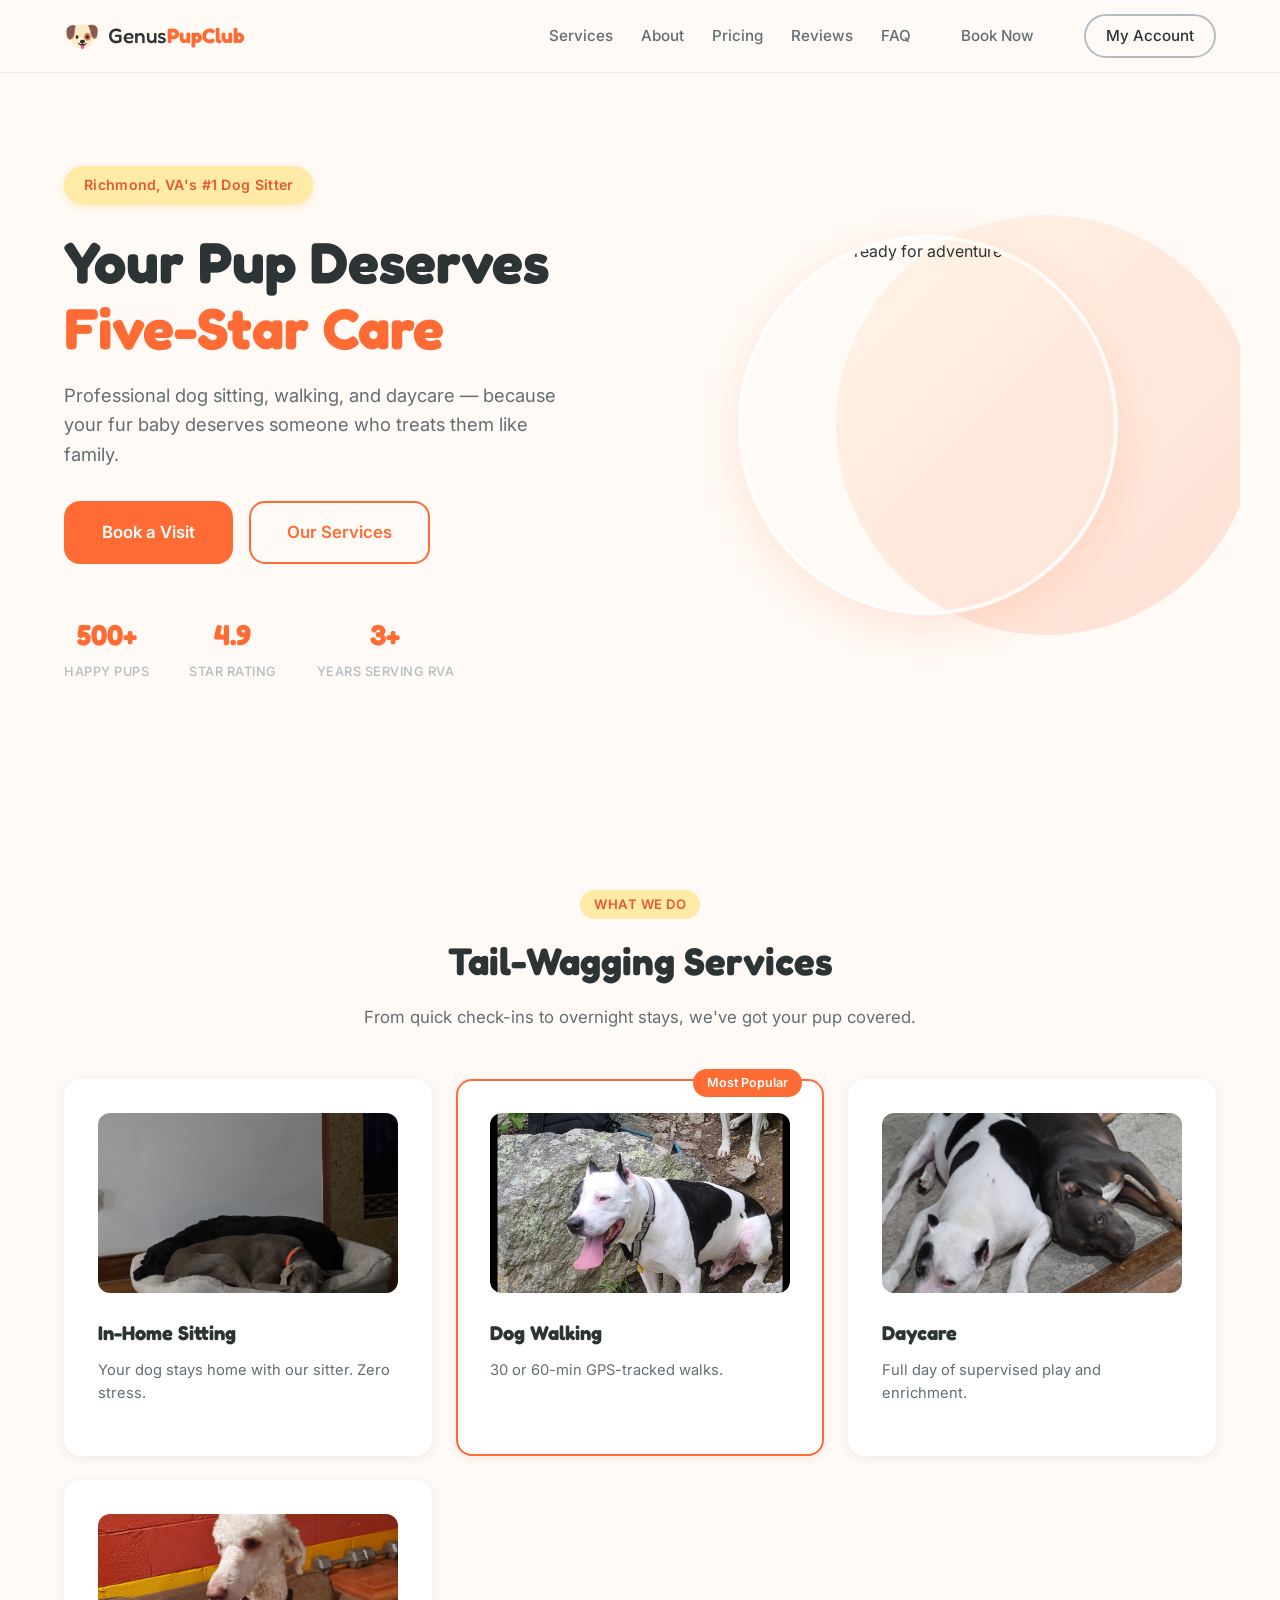
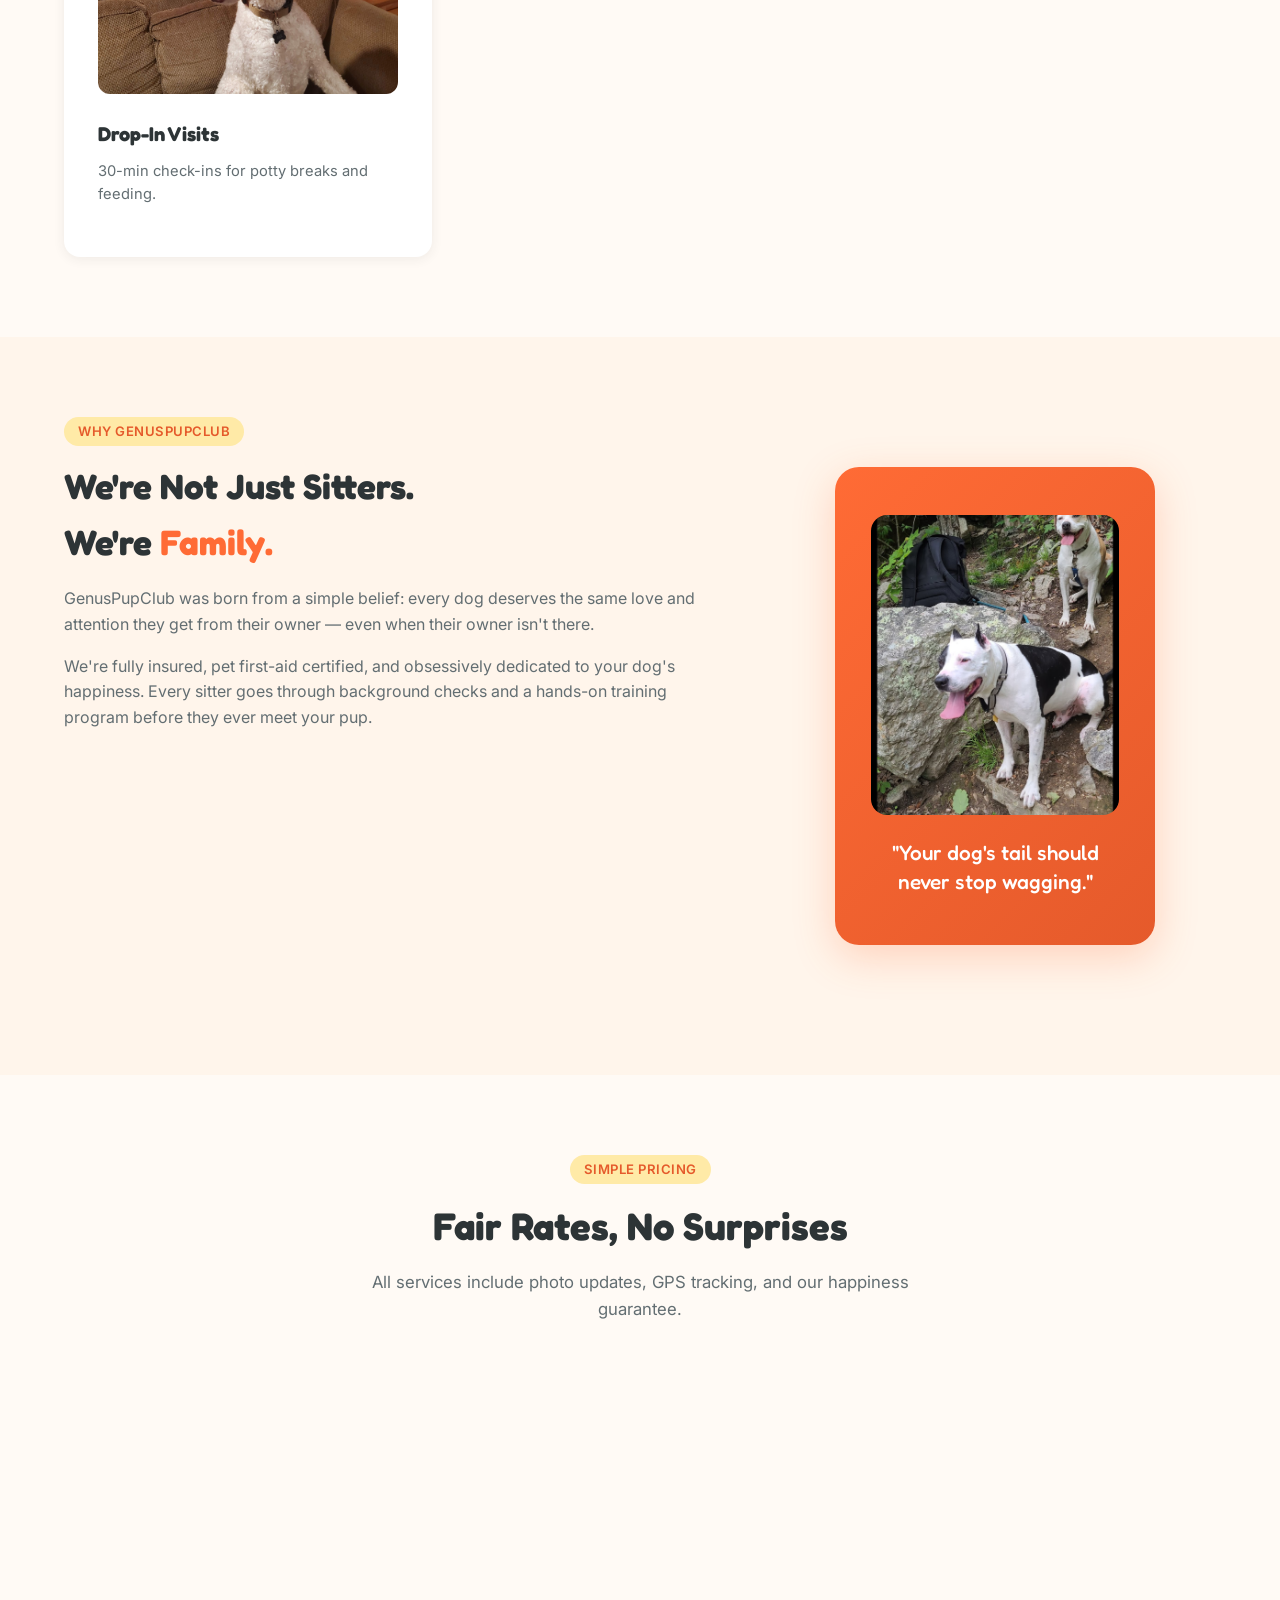
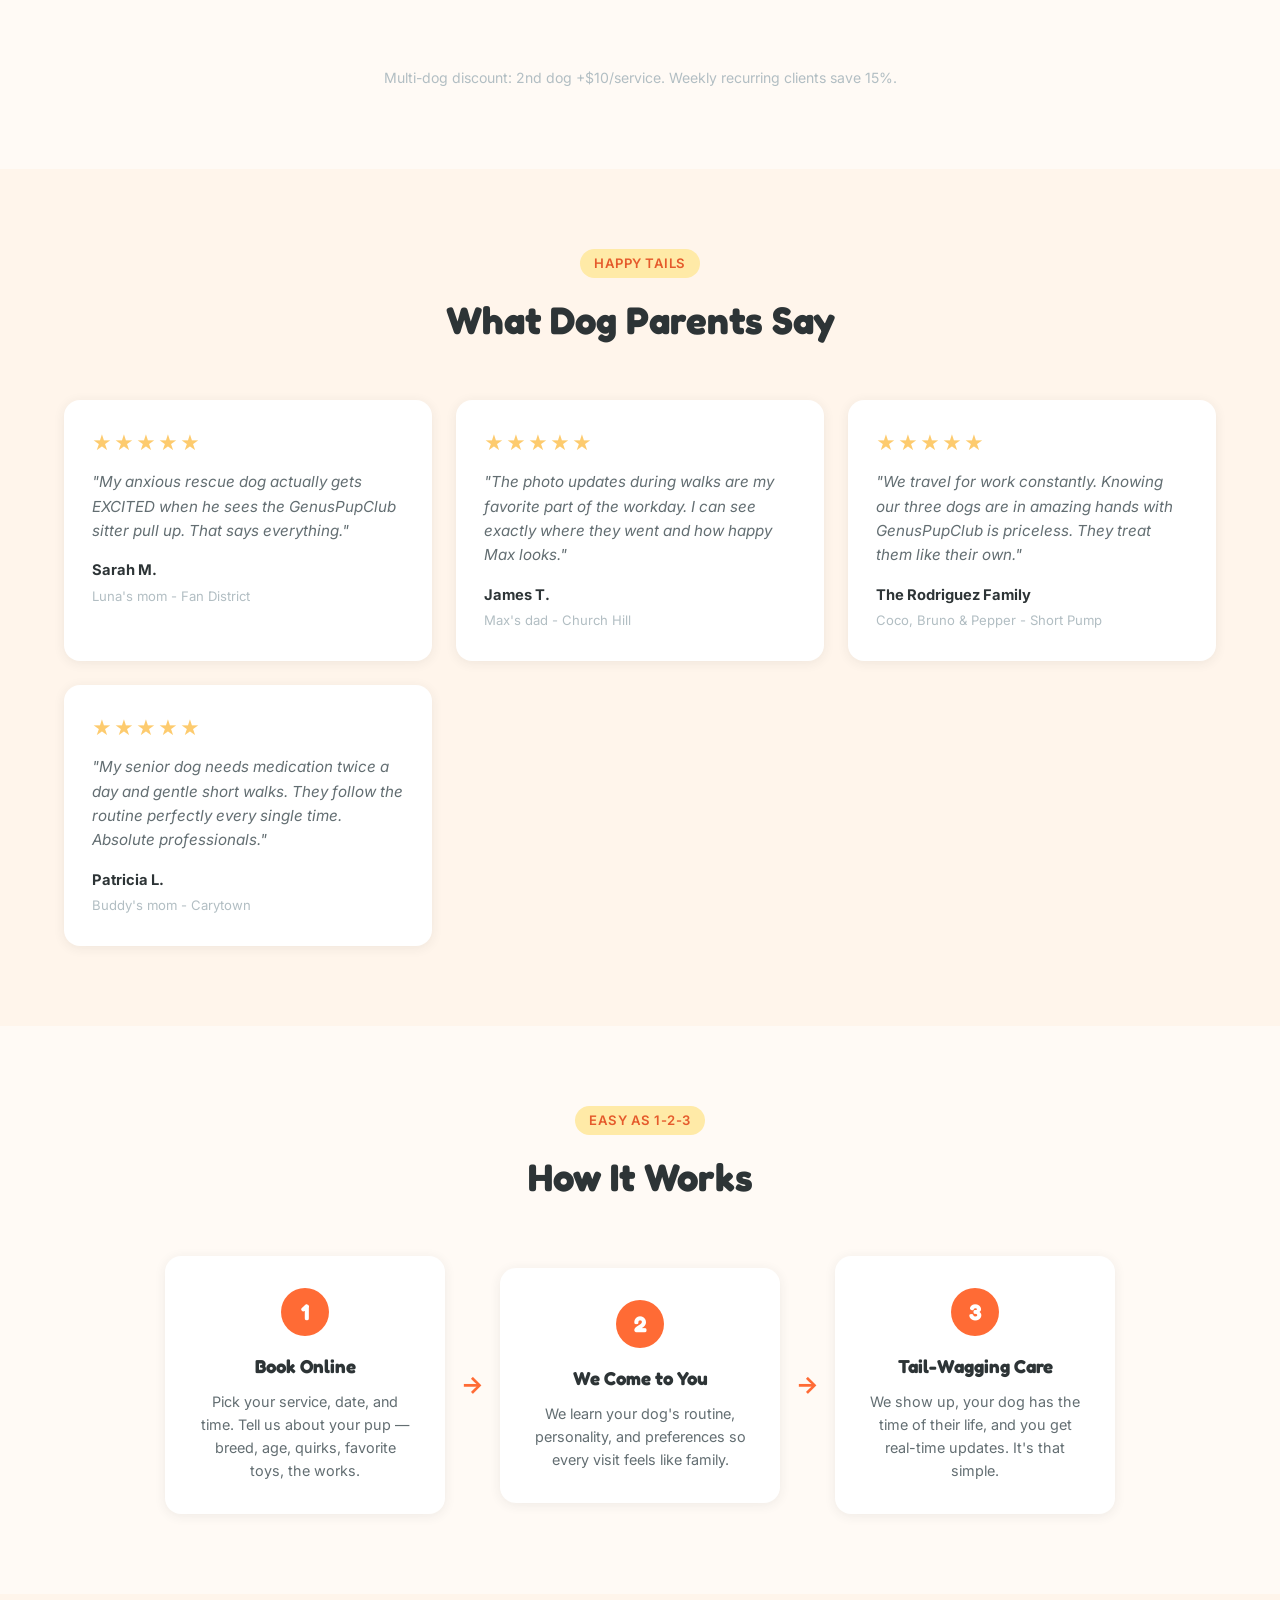
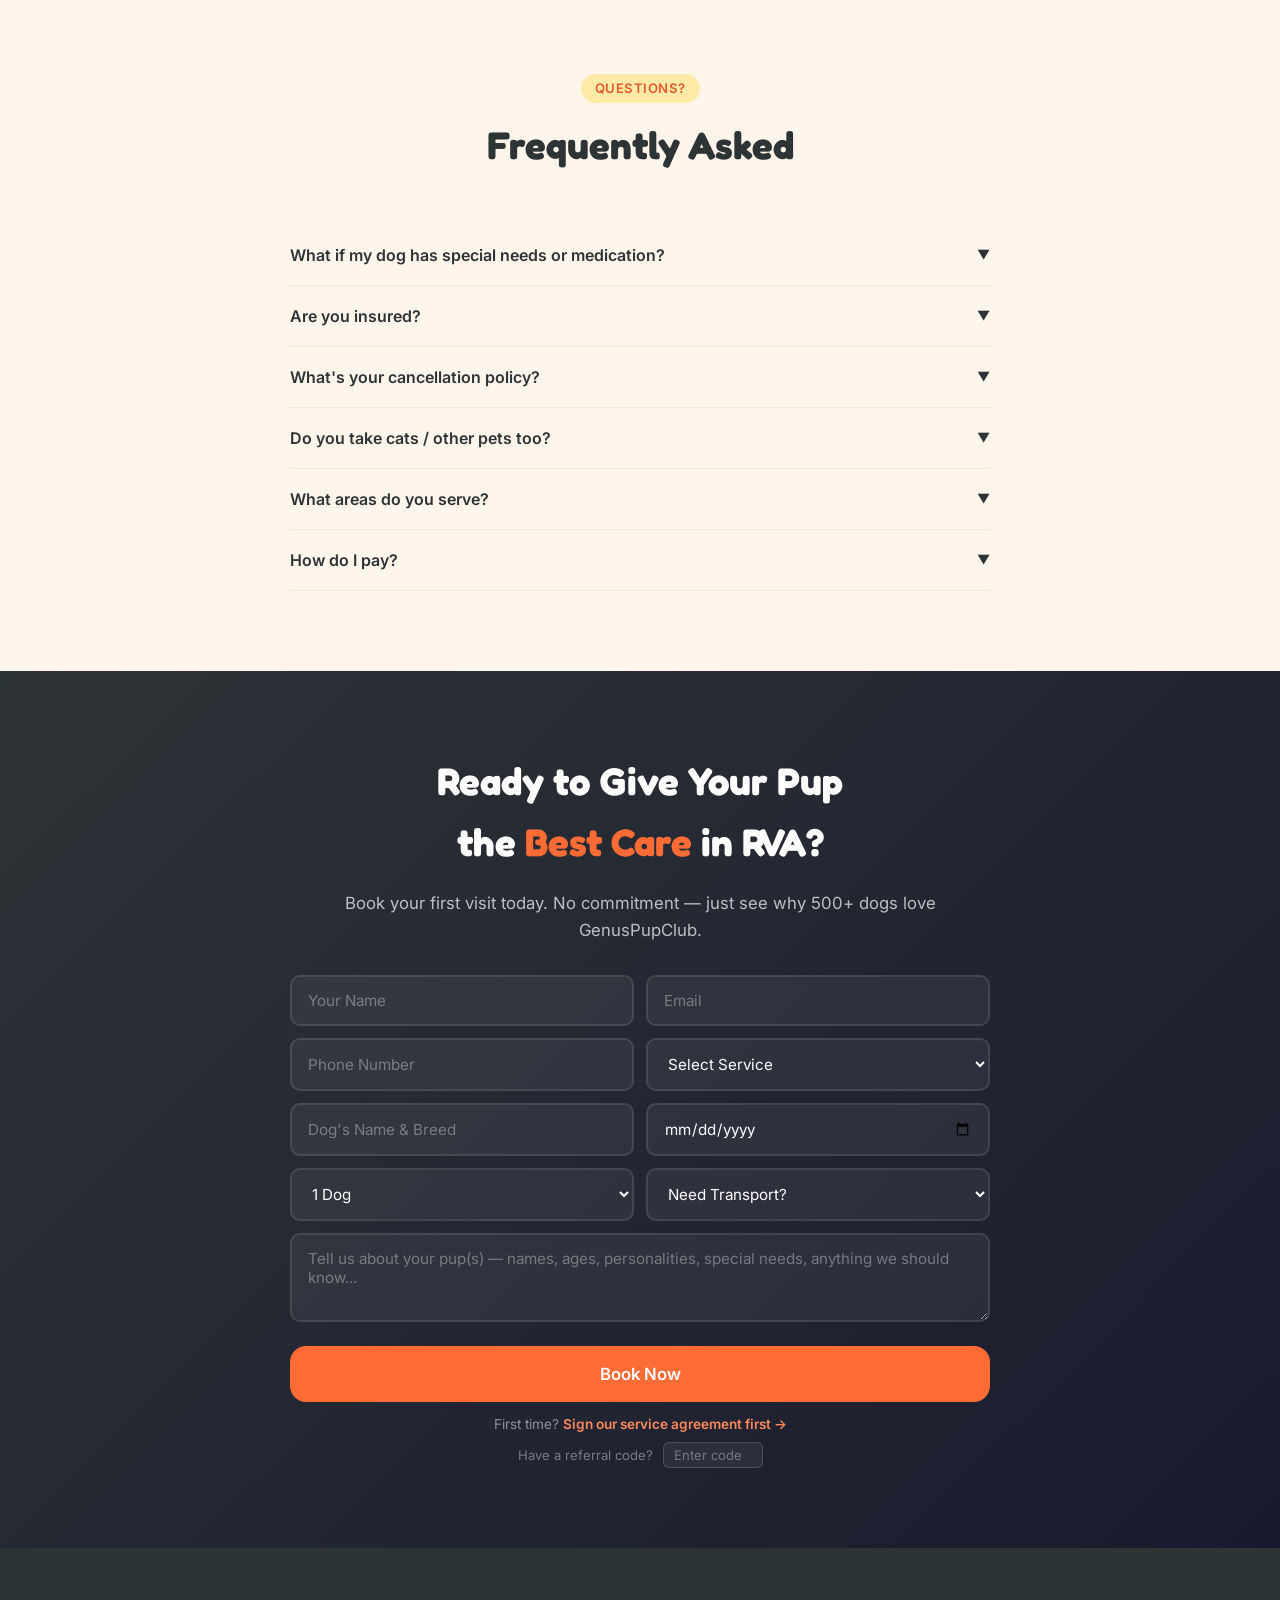
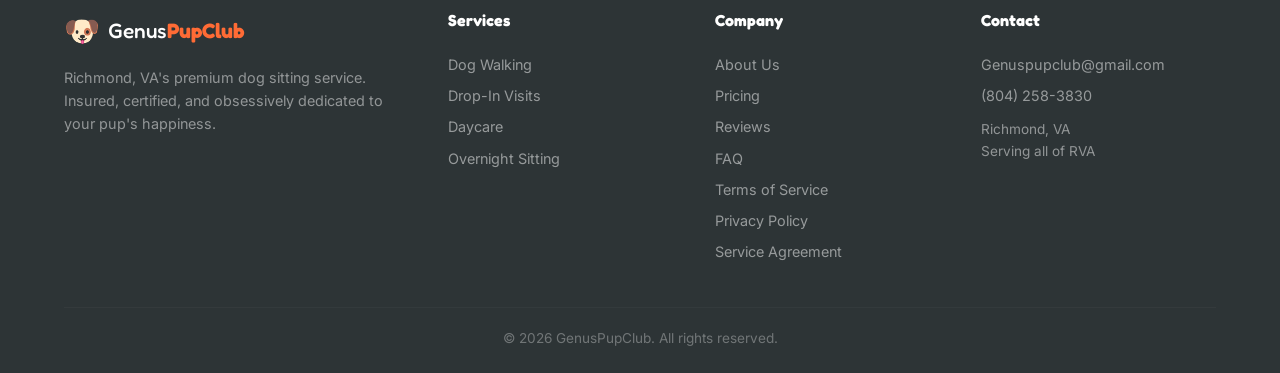
==== index.html @ 08f54200 "feat: Supabase cloud sync, EmailJS emails, full admin account management - Supabase integration: all" ====
<!DOCTYPE html>
<html lang="en">
<head>
    <meta charset="UTF-8">
    <meta name="viewport" content="width=device-width, initial-scale=1.0">
    <title>GenusPupClub - Premium Dog Sitting & Care</title>
    <link rel="preconnect" href="https://fonts.googleapis.com">
    <link rel="preconnect" href="https://fonts.gstatic.com" crossorigin>
    <link href="https://fonts.googleapis.com/css2?family=Fredoka:wght@400;500;600;700&family=Inter:wght@400;500;600;700&display=swap" rel="stylesheet">
    <link rel="stylesheet" href="style.css">
</head>
<body>

    <!-- NAV -->
    <nav class="nav" id="nav">
        <div class="nav-inner">
            <a href="#" class="logo">
                <span class="logo-icon">🐶</span>
                <span class="logo-text">Genus<strong>PupClub</strong></span>
            </a>
            <div class="nav-links" id="navLinks">
                <a href="#services">Services</a>
                <a href="#about">About</a>
                <a href="#pricing">Pricing</a>
                <a href="#reviews">Reviews</a>
                <a href="#faq">FAQ</a>
                <a href="#book" class="btn btn-nav">Book Now</a>
                <a href="login.html" class="btn btn-nav" style="background:transparent;border-color:var(--text-muted);color:var(--text)">My Account</a>
            </div>
            <button class="nav-toggle" id="navToggle" aria-label="Menu">☰</button>
        </div>
    </nav>

    <!-- HERO -->
    <header class="hero" id="hero">
        <div class="hero-content">
            <div class="hero-badge" id="cmsBadge">Richmond, VA's #1 Dog Sitter</div>
            <h1 id="cmsHeroH1">Your Pup Deserves<br><span class="highlight" id="cmsHeroHL">Five-Star Care</span></h1>
            <p class="hero-sub" id="cmsHeroSub">Professional dog sitting, walking, and daycare — because your fur baby deserves someone who treats them like family.</p>
            <div class="hero-actions">
                <a href="#book" class="btn btn-primary btn-lg">Book a Visit</a>
                <a href="#services" class="btn btn-outline btn-lg">Our Services</a>
            </div>
            <div class="hero-trust">
                <div class="trust-item"><strong id="cmsStat1">500+</strong><span id="cmsLabel1">Happy Pups</span></div>
                <div class="trust-item"><strong id="cmsStat2">4.9</strong><span id="cmsLabel2">Star Rating</span></div>
                <div class="trust-item"><strong id="cmsStat3">3+</strong><span id="cmsLabel3">Years Serving RVA</span></div>
            </div>
        </div>
        <div class="hero-visual">
            <div class="hero-blob"></div>
            <img src="images/dogs-car.jpg" alt="Happy dogs ready for adventure" class="hero-dog-img" loading="lazy" id="cmsHeroImg">
        </div>
    </header>

    <!-- SERVICES -->
    <section class="section" id="services">
        <div class="container">
            <div class="section-header">
                <span class="section-tag">What We Do</span>
                <h2 id="cmsSvcTitle">Tail-Wagging Services</h2>
                <p id="cmsSvcSub">From quick check-ins to overnight stays, we've got your pup covered.</p>
            </div>
            <!-- Dynamic — controlled from Dashboard > Settings > Services -->
            <div class="services-grid" id="servicesGrid"></div>
        </div>
    </section>

    <!-- ABOUT -->
    <section class="section section-alt" id="about">
        <div class="container">
            <div class="about-grid">
                <div class="about-content">
                    <span class="section-tag">Why GenusPupClub</span>
                    <h2 id="cmsAboutTitle">We're Not Just Sitters.<br>We're <span class="highlight" id="cmsAboutHL">Family.</span></h2>
                    <p>GenusPupClub was born from a simple belief: every dog deserves the same love and attention they get from their owner — even when their owner isn't there.</p>
                    <p>We're fully insured, pet first-aid certified, and obsessively dedicated to your dog's happiness. Every sitter goes through background checks and a hands-on training program before they ever meet your pup.</p>
                    <div class="about-features">
                        <div class="about-feature">
                            <div class="feature-check">✓</div>
                            <div>
                                <strong>Insured & Bonded</strong>
                                <p>Full liability coverage for your peace of mind</p>
                            </div>
                        </div>
                        <div class="about-feature">
                            <div class="feature-check">✓</div>
                            <div>
                                <strong>Pet First-Aid Certified</strong>
                                <p>Trained to handle emergencies calmly</p>
                            </div>
                        </div>
                        <div class="about-feature">
                            <div class="feature-check">✓</div>
                            <div>
                                <strong>Background Checked</strong>
                                <p>Every sitter vetted and verified</p>
                            </div>
                        </div>
                        <div class="about-feature">
                            <div class="feature-check">✓</div>
                            <div>
                                <strong>Real-Time Updates</strong>
                                <p>Photos, videos, and GPS tracking every visit</p>
                            </div>
                        </div>
                    </div>
                </div>
                <div class="about-visual">
                    <div class="about-card">
                        <img src="images/dogs-hiking.jpg" alt="Dogs on an adventure" style="width:100%;border-radius:16px;margin-bottom:16px;object-fit:cover;max-height:300px" loading="lazy">
                        <p>"Your dog's tail should never stop wagging."</p>
                    </div>
                </div>
            </div>
        </div>
    </section>

    <!-- PRICING -->
    <section class="section" id="pricing">
        <div class="container">
            <div class="section-header">
                <span class="section-tag">Simple Pricing</span>
                <h2>Fair Rates, No Surprises</h2>
                <p>All services include photo updates, GPS tracking, and our happiness guarantee.</p>
            </div>
            <!-- Dynamic pricing — reads from dashboard localStorage -->
            <div class="pricing-grid" id="pricingGrid"></div>
            <div id="pricingNote"></div>

            <!-- Packages -->
            <div id="packagesSection"></div>
        </div>
    </section>

    <!-- REVIEWS -->
    <section class="section section-alt" id="reviews">
        <div class="container">
            <div class="section-header">
                <span class="section-tag">Happy Tails</span>
                <h2>What Dog Parents Say</h2>
            </div>
            <div class="reviews-grid">
                <div class="review-card">
                    <div class="review-stars">★★★★★</div>
                    <p>"My anxious rescue dog actually gets EXCITED when he sees the GenusPupClub sitter pull up. That says everything."</p>
                    <div class="reviewer">
                        <strong>Sarah M.</strong>
                        <span>Luna's mom - Fan District</span>
                    </div>
                </div>
                <div class="review-card">
                    <div class="review-stars">★★★★★</div>
                    <p>"The photo updates during walks are my favorite part of the workday. I can see exactly where they went and how happy Max looks."</p>
                    <div class="reviewer">
                        <strong>James T.</strong>
                        <span>Max's dad - Church Hill</span>
                    </div>
                </div>
                <div class="review-card">
                    <div class="review-stars">★★★★★</div>
                    <p>"We travel for work constantly. Knowing our three dogs are in amazing hands with GenusPupClub is priceless. They treat them like their own."</p>
                    <div class="reviewer">
                        <strong>The Rodriguez Family</strong>
                        <span>Coco, Bruno & Pepper - Short Pump</span>
                    </div>
                </div>
                <div class="review-card">
                    <div class="review-stars">★★★★★</div>
                    <p>"My senior dog needs medication twice a day and gentle short walks. They follow the routine perfectly every single time. Absolute professionals."</p>
                    <div class="reviewer">
                        <strong>Patricia L.</strong>
                        <span>Buddy's mom - Carytown</span>
                    </div>
                </div>
            </div>
        </div>
    </section>

    <!-- HOW IT WORKS -->
    <section class="section" id="how">
        <div class="container">
            <div class="section-header">
                <span class="section-tag">Easy as 1-2-3</span>
                <h2>How It Works</h2>
            </div>
            <div class="steps-grid">
                <div class="step">
                    <div class="step-num">1</div>
                    <h3>Book Online</h3>
                    <p>Pick your service, date, and time. Tell us about your pup — breed, age, quirks, favorite toys, the works.</p>
                </div>
                <div class="step-arrow">→</div>
                <div class="step">
                    <div class="step-num">2</div>
                    <h3>We Come to You</h3>
                    <p>We learn your dog's routine, personality, and preferences so every visit feels like family.</p>
                </div>
                <div class="step-arrow">→</div>
                <div class="step">
                    <div class="step-num">3</div>
                    <h3>Tail-Wagging Care</h3>
                    <p>We show up, your dog has the time of their life, and you get real-time updates. It's that simple.</p>
                </div>
            </div>
        </div>
    </section>

    <!-- FAQ -->
    <section class="section section-alt" id="faq">
        <div class="container">
            <div class="section-header">
                <span class="section-tag">Questions?</span>
                <h2>Frequently Asked</h2>
            </div>
            <div class="faq-list">
                <div class="faq-item">
                    <button class="faq-q" onclick="this.parentElement.classList.toggle('open')">
                        What if my dog has special needs or medication?
                        <span class="faq-arrow">▼</span>
                    </button>
                    <div class="faq-a">
                        <p>We handle it. All sitters are trained in medication administration (pills, liquids, injections). We go over every detail of your dog's care routine. We set alarms and follow your vet's instructions exactly.</p>
                    </div>
                </div>
                <div class="faq-item">
                    <button class="faq-q" onclick="this.parentElement.classList.toggle('open')">
                        Are you insured?
                        <span class="faq-arrow">▼</span>
                    </button>
                    <div class="faq-a">
                        <p>Yes. GenusPupClub carries full commercial liability insurance and is bonded. Every sitter is covered. Your home and your pet are protected.</p>
                    </div>
                </div>
                <div class="faq-item">
                    <button class="faq-q" onclick="this.parentElement.classList.toggle('open')">
                        What's your cancellation policy?
                        <span class="faq-arrow">▼</span>
                    </button>
                    <div class="faq-a">
                        <p>Cancel 24+ hours before your booking for a full refund. Cancellations within 24 hours are charged 50%. No-shows are charged in full. We know life happens — just let us know as early as possible.</p>
                    </div>
                </div>
                <div class="faq-item">
                    <button class="faq-q" onclick="this.parentElement.classList.toggle('open')">
                        Do you take cats / other pets too?
                        <span class="faq-arrow">▼</span>
                    </button>
                    <div class="faq-a">
                        <p>Our specialty is dogs, but we can handle cat feeding, fish tanks, and small animal care as an add-on during dog sitting visits. Just ask during booking.</p>
                    </div>
                </div>
                <div class="faq-item">
                    <button class="faq-q" onclick="this.parentElement.classList.toggle('open')">
                        What areas do you serve?
                        <span class="faq-arrow">▼</span>
                    </button>
                    <div class="faq-a">
                        <p>We serve all of Richmond, VA and surrounding areas: Fan District, Carytown, Church Hill, Scott's Addition, Short Pump, Glen Allen, Midlothian, and Henrico County. If you're within 20 miles of downtown RVA, we've got you covered.</p>
                    </div>
                </div>
                <div class="faq-item">
                    <button class="faq-q" onclick="this.parentElement.classList.toggle('open')">
                        How do I pay?
                        <span class="faq-arrow">▼</span>
                    </button>
                    <div class="faq-a">
                        <p>We accept all major credit/debit cards, Venmo, Zelle, CashApp, and Apple Pay. Payment is processed after each visit. Recurring clients can set up autopay for convenience.</p>
                    </div>
                </div>
            </div>
        </div>
    </section>

    <!-- BOOKING CTA -->
    <section class="section cta-section" id="book">
        <div class="container">
            <div class="cta-content">
                <h2>Ready to Give Your Pup<br>the <span class="highlight">Best Care</span> in RVA?</h2>
                <p>Book your first visit today. No commitment — just see why 500+ dogs love GenusPupClub.</p>
                <form class="booking-form" id="bookingForm">
                    <div class="form-row">
                        <input type="text" placeholder="Your Name" required>
                        <input type="email" placeholder="Email" required>
                    </div>
                    <div class="form-row">
                        <input type="tel" placeholder="Phone Number" required>
                        <select required id="bookingServiceSelect">
                            <option value="" disabled selected>Select Service</option>
                            <!-- Populated dynamically from dashboard data -->
                        </select>
                    </div>
                    <div class="form-row">
                        <input type="text" placeholder="Dog's Name & Breed">
                        <input type="date" placeholder="Preferred Date">
                    </div>
                    <div class="form-row">
                        <select id="bookingNumDogs">
                            <option value="1">1 Dog</option>
                            <option value="2">2 Dogs</option>
                            <option value="3">3 Dogs</option>
                            <option value="4">4 Dogs</option>
                            <option value="5">5+ Dogs</option>
                        </select>
                        <select id="bookingTransport">
                            <option value="" disabled selected>Need Transport?</option>
                            <option value="none">No — I'll drop off/pick up</option>
                            <option value="pickup">Pickup from my house</option>
                            <option value="dropoff">Dropoff to my house</option>
                            <option value="roundtrip">Round trip (pickup + dropoff)</option>
                        </select>
                    </div>
                    <div class="form-row" id="transportAddressRow" style="display:none">
                        <input type="text" id="bookingPickupAddr" placeholder="Pickup Address">
                        <input type="text" id="bookingDropoffAddr" placeholder="Dropoff Address (vet, groomer, etc.)">
                    </div>
                    <textarea placeholder="Tell us about your pup(s) — names, ages, personalities, special needs, anything we should know..." rows="3"></textarea>
                    <button type="submit" class="btn btn-primary btn-lg btn-full">Book Now</button>
                    <div style="text-align:center;margin-top:12px;font-size:.85rem">
                        <span style="color:rgba(255,255,255,.5)">First time?</span>
                        <a href="waiver.html" style="color:var(--primary-light, #FF8A5C);font-weight:600;text-decoration:none"> Sign our service agreement first →</a>
                    </div>
                    <div style="text-align:center;margin-top:6px;font-size:.82rem">
                        <span style="color:rgba(255,255,255,.4)">Have a referral code?</span>
                        <input type="text" id="referralCodeInput" placeholder="Enter code" style="padding:4px 10px;border-radius:6px;border:1px solid rgba(255,255,255,.15);background:rgba(255,255,255,.06);color:#fff;font-size:.82rem;width:100px;margin-left:6px">
                    </div>
                </form>
            </div>
        </div>
    </section>

    <!-- FOOTER -->
    <footer class="footer">
        <div class="container">
            <div class="footer-grid">
                <div class="footer-brand">
                    <div class="logo">
                        <span class="logo-icon">🐶</span>
                        <span class="logo-text">Genus<strong>PupClub</strong></span>
                    </div>
                    <p>Richmond, VA's premium dog sitting service. Insured, certified, and obsessively dedicated to your pup's happiness.</p>
                </div>
                <div class="footer-links" id="footerServices">
                    <h4>Services</h4>
                    <!-- Dynamic from dashboard -->
                </div>
                <div class="footer-links">
                    <h4>Company</h4>
                    <a href="#about">About Us</a>
                    <a href="#pricing">Pricing</a>
                    <a href="#reviews">Reviews</a>
                    <a href="#faq">FAQ</a>
                    <a href="terms.html">Terms of Service</a>
                    <a href="privacy.html">Privacy Policy</a>
                    <a href="waiver.html">Service Agreement</a>
                </div>
                <div class="footer-links">
                    <h4>Contact</h4>
                    <a href="mailto:Genuspupclub@gmail.com">Genuspupclub@gmail.com</a>
                    <a href="tel:+18042583830">(804) 258-3830</a>
                    <p style="margin-top:8px;font-size:.85rem;opacity:.6">Richmond, VA<br>Serving all of RVA</p>
                </div>
            </div>
            <div class="footer-bottom">
                <p>&copy; 2026 GenusPupClub. All rights reserved.</p>
            </div>
        </div>
    </footer>

    <script src="https://cdn.jsdelivr.net/npm/@supabase/supabase-js@2"></script>
    <script src="https://cdn.jsdelivr.net/npm/@emailjs/browser@4/dist/email.min.js"></script>
    <script>
        try {
            const cfg = JSON.parse(localStorage.getItem('gpc_email_config'));
            if (cfg?.publicKey) emailjs.init(cfg.publicKey);
        } catch {}
    </script>
    <script src="supabase-config.js"></script>
    <script src="db.js"></script>
    <script src="notifications.js" defer></script>
    <script src="app.js" defer></script>
</body>
</html>
---- style.css ----
/* ============================================
   GenusPupClub — Premium Dog Sitting
   Warm, playful, trustworthy
   ============================================ */

:root {
    --primary: #FF6B35;
    --primary-dark: #E55A2B;
    --primary-light: #FF8A5C;
    --secondary: #2D3436;
    --accent: #00B894;
    --accent-light: #55EFC4;
    --warm: #FFEAA7;
    --warm-dark: #FDCB6E;
    --bg: #FFFAF5;
    --bg-alt: #FFF5EB;
    --text: #2D3436;
    --text-light: #636E72;
    --text-muted: #B2BEC3;
    --white: #FFFFFF;
    --shadow: rgba(45, 52, 54, 0.08);
    --shadow-lg: rgba(45, 52, 54, 0.12);
    --radius: 16px;
    --radius-sm: 10px;
    --radius-lg: 24px;
    --font-display: 'Fredoka', sans-serif;
    --font-body: 'Inter', sans-serif;
    --transition: 0.3s cubic-bezier(0.4, 0, 0.2, 1);
}

*, *::before, *::after { box-sizing: border-box; margin: 0; padding: 0; }

html { scroll-behavior: smooth; scroll-padding-top: 80px; }

body {
    font-family: var(--font-body);
    color: var(--text);
    background: var(--bg);
    line-height: 1.6;
    -webkit-font-smoothing: antialiased;
}

.container { max-width: 1200px; margin: 0 auto; padding: 0 24px; }

/* ---- NAV ---- */
.nav {
    position: fixed; top: 0; left: 0; right: 0; z-index: 100;
    background: rgba(255, 250, 245, 0.95);
    backdrop-filter: blur(12px);
    border-bottom: 1px solid rgba(0,0,0,0.05);
    transition: var(--transition);
}
.nav.scrolled { box-shadow: 0 2px 20px var(--shadow); }
.nav-inner {
    max-width: 1200px; margin: 0 auto; padding: 0 24px;
    display: flex; align-items: center; justify-content: space-between;
    height: 72px;
}
.logo { display: flex; align-items: center; gap: 8px; text-decoration: none; color: var(--text); }
.logo-icon { font-size: 1.8rem; }
.logo-text { font-family: var(--font-display); font-size: 1.3rem; font-weight: 500; }
.logo-text strong { color: var(--primary); font-weight: 700; }
.nav-links { display: flex; align-items: center; gap: 28px; }
.nav-links a {
    text-decoration: none; color: var(--text-light); font-weight: 500; font-size: 0.95rem;
    transition: var(--transition); position: relative;
}
.nav-links a:hover { color: var(--primary); }
.nav-links a::after {
    content: ''; position: absolute; bottom: -4px; left: 0; width: 0; height: 2px;
    background: var(--primary); transition: var(--transition); border-radius: 1px;
}
.nav-links a:hover::after { width: 100%; }
.nav-toggle { display: none; background: none; border: none; font-size: 1.5rem; cursor: pointer; color: var(--text); }

/* ---- BUTTONS ---- */
.btn {
    display: inline-flex; align-items: center; justify-content: center; gap: 8px;
    padding: 12px 28px; border-radius: var(--radius-sm); font-weight: 600;
    font-size: 0.95rem; text-decoration: none; cursor: pointer; border: 2px solid transparent;
    transition: var(--transition); font-family: var(--font-body);
}
.btn-primary { background: var(--primary); color: var(--white); border-color: var(--primary); }
.btn-primary:hover { background: var(--primary-dark); border-color: var(--primary-dark); transform: translateY(-2px); box-shadow: 0 6px 20px rgba(255, 107, 53, 0.3); }
.btn-outline { background: transparent; color: var(--primary); border-color: var(--primary); }
.btn-outline:hover { background: var(--primary); color: var(--white); transform: translateY(-2px); }
.btn-nav { padding: 8px 20px; font-size: 0.88rem; border-radius: 50px; }
.btn-lg { padding: 16px 36px; font-size: 1.05rem; border-radius: var(--radius); }
.btn-full { width: 100%; }

/* ---- HERO ---- */
.hero {
    min-height: 90vh; display: flex; align-items: center; padding: 100px 24px 60px;
    max-width: 1200px; margin: 0 auto; position: relative; overflow: hidden;
}
.hero-content { flex: 1; max-width: 600px; }
.hero-badge {
    display: inline-block; padding: 8px 20px; border-radius: 50px;
    background: var(--warm); color: var(--primary-dark); font-weight: 600;
    font-size: 0.88rem; margin-bottom: 24px; letter-spacing: 0.3px;
    box-shadow: 0 2px 8px rgba(253, 203, 110, 0.3);
}
.hero h1 { font-family: var(--font-display); font-size: clamp(2.4rem, 5vw, 3.6rem); line-height: 1.15; margin-bottom: 20px; color: var(--secondary); }
.highlight { color: var(--primary); position: relative; }
.hero-sub { font-size: 1.15rem; color: var(--text-light); margin-bottom: 32px; max-width: 500px; }
.hero-actions { display: flex; gap: 16px; flex-wrap: wrap; margin-bottom: 40px; }
.hero-trust { display: flex; gap: 32px; }
.trust-item { text-align: center; }
.trust-item strong { display: block; font-size: 1.8rem; font-family: var(--font-display); color: var(--primary); font-weight: 700; }
.trust-item span { font-size: 0.8rem; color: var(--text-muted); text-transform: uppercase; letter-spacing: 0.5px; font-weight: 500; }
.hero-trust { display: flex; gap: 40px; padding-top: 8px; }

.hero-visual { flex: 1; position: relative; min-height: 420px; display: flex; align-items: center; justify-content: center; }
.hero-blob {
    width: 420px; height: 420px; border-radius: 50%; background: linear-gradient(135deg, #FFECD2 0%, #FCB69F 100%);
    opacity: 0.4; position: absolute; animation: blobFloat 6s ease-in-out infinite;
    right: -40px; top: 50%; transform: translateY(-50%);
}
.hero-paw { position: absolute; font-size: 5rem; animation: pawBounce 3s ease-in-out infinite; filter: drop-shadow(0 4px 8px rgba(0,0,0,0.1)); }
.paw-1 { top: 15%; left: 15%; animation-delay: 0s; font-size: 4.5rem; }
.paw-2 { top: 35%; right: 10%; animation-delay: 1s; font-size: 6.5rem; }
.paw-3 { bottom: 15%; left: 30%; animation-delay: 2s; font-size: 5rem; }

.hero-dog-img {
    width: 380px; height: 380px; object-fit: cover; border-radius: 50%;
    position: relative; z-index: 2; box-shadow: 0 12px 40px rgba(255, 107, 53, 0.15);
    border: 4px solid rgba(255, 255, 255, 0.8);
    animation: heroFloat 4s ease-in-out infinite;
}
@keyframes blobFloat { 0%, 100% { transform: translateY(-50%) scale(1) rotate(0deg); } 50% { transform: translateY(-50%) scale(1.05) rotate(5deg); } }
@keyframes heroFloat { 0%, 100% { transform: translateY(0); } 50% { transform: translateY(-12px); } }

/* ---- SECTIONS ---- */
.section { padding: 80px 0; }
.section-alt { background: var(--bg-alt); }
.section-header { text-align: center; max-width: 600px; margin: 0 auto 48px; }
.section-tag {
    display: inline-block; padding: 4px 14px; border-radius: 50px;
    background: var(--warm); color: var(--primary-dark); font-weight: 600;
    font-size: 0.82rem; margin-bottom: 12px; text-transform: uppercase; letter-spacing: 0.5px;
}
.section-header h2 { font-family: var(--font-display); font-size: clamp(1.8rem, 3.5vw, 2.4rem); margin-bottom: 12px; }
.section-header p { color: var(--text-light); font-size: 1.05rem; }

/* ---- SERVICES ---- */
.services-grid { display: grid; grid-template-columns: repeat(auto-fill, minmax(340px, 1fr)); gap: 24px; }
.service-card {
    background: var(--white); border-radius: var(--radius); padding: 32px;
    box-shadow: 0 2px 12px var(--shadow); transition: var(--transition); position: relative;
    border: 2px solid transparent;
}
.service-card:hover { transform: translateY(-4px); box-shadow: 0 8px 30px var(--shadow-lg); }
.service-card.featured { border-color: var(--primary); }
.service-badge {
    position: absolute; top: -12px; right: 20px; background: var(--primary);
    color: var(--white); padding: 4px 14px; border-radius: 50px; font-size: 0.78rem; font-weight: 600;
}
.service-icon { font-size: 2.4rem; margin-bottom: 16px; }
.service-img {
    width: 100%; height: 180px; object-fit: cover; border-radius: 12px;
    margin-bottom: 16px;
}
.service-card h3 { font-family: var(--font-display); font-size: 1.25rem; margin-bottom: 10px; }
.service-card p { color: var(--text-light); font-size: 0.92rem; margin-bottom: 16px; }
.service-features { list-style: none; }
.service-features li {
    padding: 6px 0; font-size: 0.88rem; color: var(--text-light);
    display: flex; align-items: center; gap: 8px;
}
.service-features li::before { content: '\2713'; color: var(--accent); font-weight: 700; }

/* ---- ABOUT ---- */
.about-grid { display: grid; grid-template-columns: 1.2fr 0.8fr; gap: 48px; align-items: center; }
.about-content h2 { font-family: var(--font-display); font-size: clamp(1.8rem, 3vw, 2.2rem); margin-bottom: 16px; }
.about-content p { color: var(--text-light); margin-bottom: 16px; font-size: 1rem; }
.about-features { display: grid; gap: 16px; margin-top: 24px; }
.about-feature { display: flex; gap: 12px; align-items: flex-start; }
.feature-check {
    width: 28px; height: 28px; border-radius: 50%; background: var(--accent);
    color: var(--white); display: flex; align-items: center; justify-content: center;
    font-size: 0.85rem; font-weight: 700; flex-shrink: 0;
}
.about-feature strong { display: block; font-size: 0.95rem; margin-bottom: 2px; }
.about-feature p { font-size: 0.85rem; color: var(--text-muted); margin: 0; }
.about-visual { display: flex; justify-content: center; }
.about-card {
    background: linear-gradient(135deg, var(--primary) 0%, var(--primary-dark) 100%);
    color: var(--white); border-radius: var(--radius-lg); padding: 48px 36px;
    text-align: center; max-width: 320px; box-shadow: 0 12px 40px rgba(255, 107, 53, 0.25);
}
.about-emoji { font-size: 4rem; margin-bottom: 16px; }
.about-card p { font-family: var(--font-display); font-size: 1.3rem; font-weight: 500; line-height: 1.4; }

/* ---- PRICING ---- */
.pricing-grid { display: grid; grid-template-columns: repeat(auto-fill, minmax(260px, 1fr)); gap: 24px; }
.price-card {
    background: var(--white); border-radius: var(--radius); padding: 32px;
    text-align: center; box-shadow: 0 2px 12px var(--shadow); transition: var(--transition);
    border: 2px solid transparent; position: relative;
}
.price-card:hover { transform: translateY(-4px); box-shadow: 0 8px 30px var(--shadow-lg); }
.price-card.popular { border-color: var(--primary); }
.popular-badge {
    position: absolute; top: -12px; left: 50%; transform: translateX(-50%);
    background: var(--primary); color: var(--white); padding: 4px 18px;
    border-radius: 50px; font-size: 0.78rem; font-weight: 600;
}
.price-card h3 { font-family: var(--font-display); font-size: 1.15rem; margin-bottom: 8px; }
.price { font-family: var(--font-display); font-size: 2.8rem; font-weight: 700; color: var(--primary); }
.price span { font-size: 1rem; color: var(--text-muted); font-weight: 400; }
.price-desc { color: var(--text-muted); font-size: 0.88rem; margin-bottom: 20px; }
.price-card ul { list-style: none; text-align: left; margin-bottom: 24px; }
.price-card li { padding: 8px 0; font-size: 0.9rem; color: var(--text-light); border-bottom: 1px solid rgba(0,0,0,0.04); display: flex; gap: 8px; }
.price-card li::before { content: '\2713'; color: var(--accent); font-weight: 700; }
.pricing-note { text-align: center; color: var(--text-muted); font-size: 0.88rem; margin-top: 24px; }

/* ---- REVIEWS ---- */
.reviews-grid { display: grid; grid-template-columns: repeat(auto-fill, minmax(280px, 1fr)); gap: 24px; }
.review-card {
    background: var(--white); border-radius: var(--radius); padding: 28px;
    box-shadow: 0 2px 12px var(--shadow);
}
.review-stars { color: var(--warm-dark); font-size: 1.2rem; margin-bottom: 12px; letter-spacing: 2px; }
.review-card p { font-size: 0.95rem; color: var(--text-light); font-style: italic; margin-bottom: 16px; line-height: 1.6; }
.reviewer strong { display: block; font-size: 0.92rem; }
.reviewer span { font-size: 0.82rem; color: var(--text-muted); }

/* ---- HOW IT WORKS ---- */
.steps-grid { display: flex; align-items: center; justify-content: center; gap: 16px; flex-wrap: wrap; }
.step {
    background: var(--white); border-radius: var(--radius); padding: 32px;
    text-align: center; max-width: 280px; box-shadow: 0 2px 12px var(--shadow);
}
.step-num {
    width: 48px; height: 48px; border-radius: 50%; background: var(--primary);
    color: var(--white); font-family: var(--font-display); font-size: 1.4rem;
    font-weight: 700; display: flex; align-items: center; justify-content: center;
    margin: 0 auto 16px;
}
.step h3 { font-family: var(--font-display); margin-bottom: 8px; }
.step p { font-size: 0.9rem; color: var(--text-light); }
.step-arrow { font-size: 1.5rem; color: var(--primary); font-weight: 700; }

/* ---- FAQ ---- */
.faq-list { max-width: 700px; margin: 0 auto; }
.faq-item { border-bottom: 1px solid rgba(0,0,0,0.06); }
.faq-q {
    width: 100%; display: flex; justify-content: space-between; align-items: center;
    padding: 20px 0; background: none; border: none; cursor: pointer;
    font-size: 1rem; font-weight: 600; color: var(--text); text-align: left;
    font-family: var(--font-body);
}
.faq-q:hover { color: var(--primary); }
.faq-arrow { transition: var(--transition); font-size: 0.8rem; }
.faq-item.open .faq-arrow { transform: rotate(180deg); }
.faq-a { max-height: 0; overflow: hidden; transition: max-height 0.4s ease; }
.faq-item.open .faq-a { max-height: 300px; }
.faq-a p { padding: 0 0 20px; color: var(--text-light); font-size: 0.95rem; line-height: 1.7; }

/* ---- BOOKING / CTA ---- */
.cta-section { background: linear-gradient(135deg, var(--secondary) 0%, #1a1a2e 100%); color: var(--white); }
.cta-content { max-width: 700px; margin: 0 auto; text-align: center; }
.cta-content h2 { font-family: var(--font-display); font-size: clamp(1.8rem, 3.5vw, 2.4rem); margin-bottom: 16px; }
.cta-content p { color: rgba(255,255,255,0.7); margin-bottom: 32px; font-size: 1.05rem; }
.booking-form { text-align: left; }
.form-row { display: grid; grid-template-columns: 1fr 1fr; gap: 12px; margin-bottom: 12px; }
.booking-form input, .booking-form select, .booking-form textarea {
    width: 100%; padding: 14px 16px; border-radius: var(--radius-sm);
    border: 2px solid rgba(255,255,255,0.1); background: rgba(255,255,255,0.06);
    color: var(--white); font-size: 0.95rem; font-family: var(--font-body);
    transition: var(--transition); outline: none;
}
.booking-form input::placeholder, .booking-form textarea::placeholder { color: rgba(255,255,255,0.35); }
.booking-form input:focus, .booking-form select:focus, .booking-form textarea:focus { border-color: var(--primary); background: rgba(255,255,255,0.1); }
.booking-form textarea { margin-bottom: 16px; resize: vertical; }
.booking-form select option { background: var(--secondary); color: var(--white); }

/* ---- FOOTER ---- */
.footer { background: var(--secondary); color: rgba(255,255,255,0.8); padding: 60px 0 24px; }
.footer-grid { display: grid; grid-template-columns: 1.5fr 1fr 1fr 1fr; gap: 32px; margin-bottom: 40px; }
.footer-brand p { font-size: 0.9rem; margin-top: 12px; opacity: 0.6; line-height: 1.6; }
.footer-brand .logo { margin-bottom: 8px; }
.footer-brand .logo-text { color: var(--white); }
.footer-links h4 { color: var(--white); font-family: var(--font-display); margin-bottom: 16px; font-size: 1rem; }
.footer-links a { display: block; color: rgba(255,255,255,0.5); text-decoration: none; padding: 4px 0; font-size: 0.9rem; transition: var(--transition); }
.footer-links a:hover { color: var(--primary-light); }
.footer-bottom { border-top: 1px solid rgba(255,255,255,0.08); padding-top: 20px; text-align: center; font-size: 0.85rem; opacity: 0.4; }

/* ---- MOBILE ---- */
@media (max-width: 768px) {
    .nav-links { display: none; position: absolute; top: 72px; left: 0; right: 0; background: var(--bg); flex-direction: column; padding: 20px; gap: 16px; box-shadow: 0 8px 30px var(--shadow-lg); }
    .nav-links.open { display: flex; }
    .nav-toggle { display: block; }
    .hero { flex-direction: column; min-height: auto; padding: 100px 24px 40px; }
    .hero-visual { min-height: 200px; }
    .hero-trust { gap: 20px; }
    .about-grid { grid-template-columns: 1fr; }
    .about-visual { order: -1; }
    .footer-grid { grid-template-columns: 1fr 1fr; gap: 24px; }
    .form-row { grid-template-columns: 1fr; }
    .steps-grid { flex-direction: column; }
    .step-arrow { transform: rotate(90deg); }
    .services-grid { grid-template-columns: 1fr; }
}
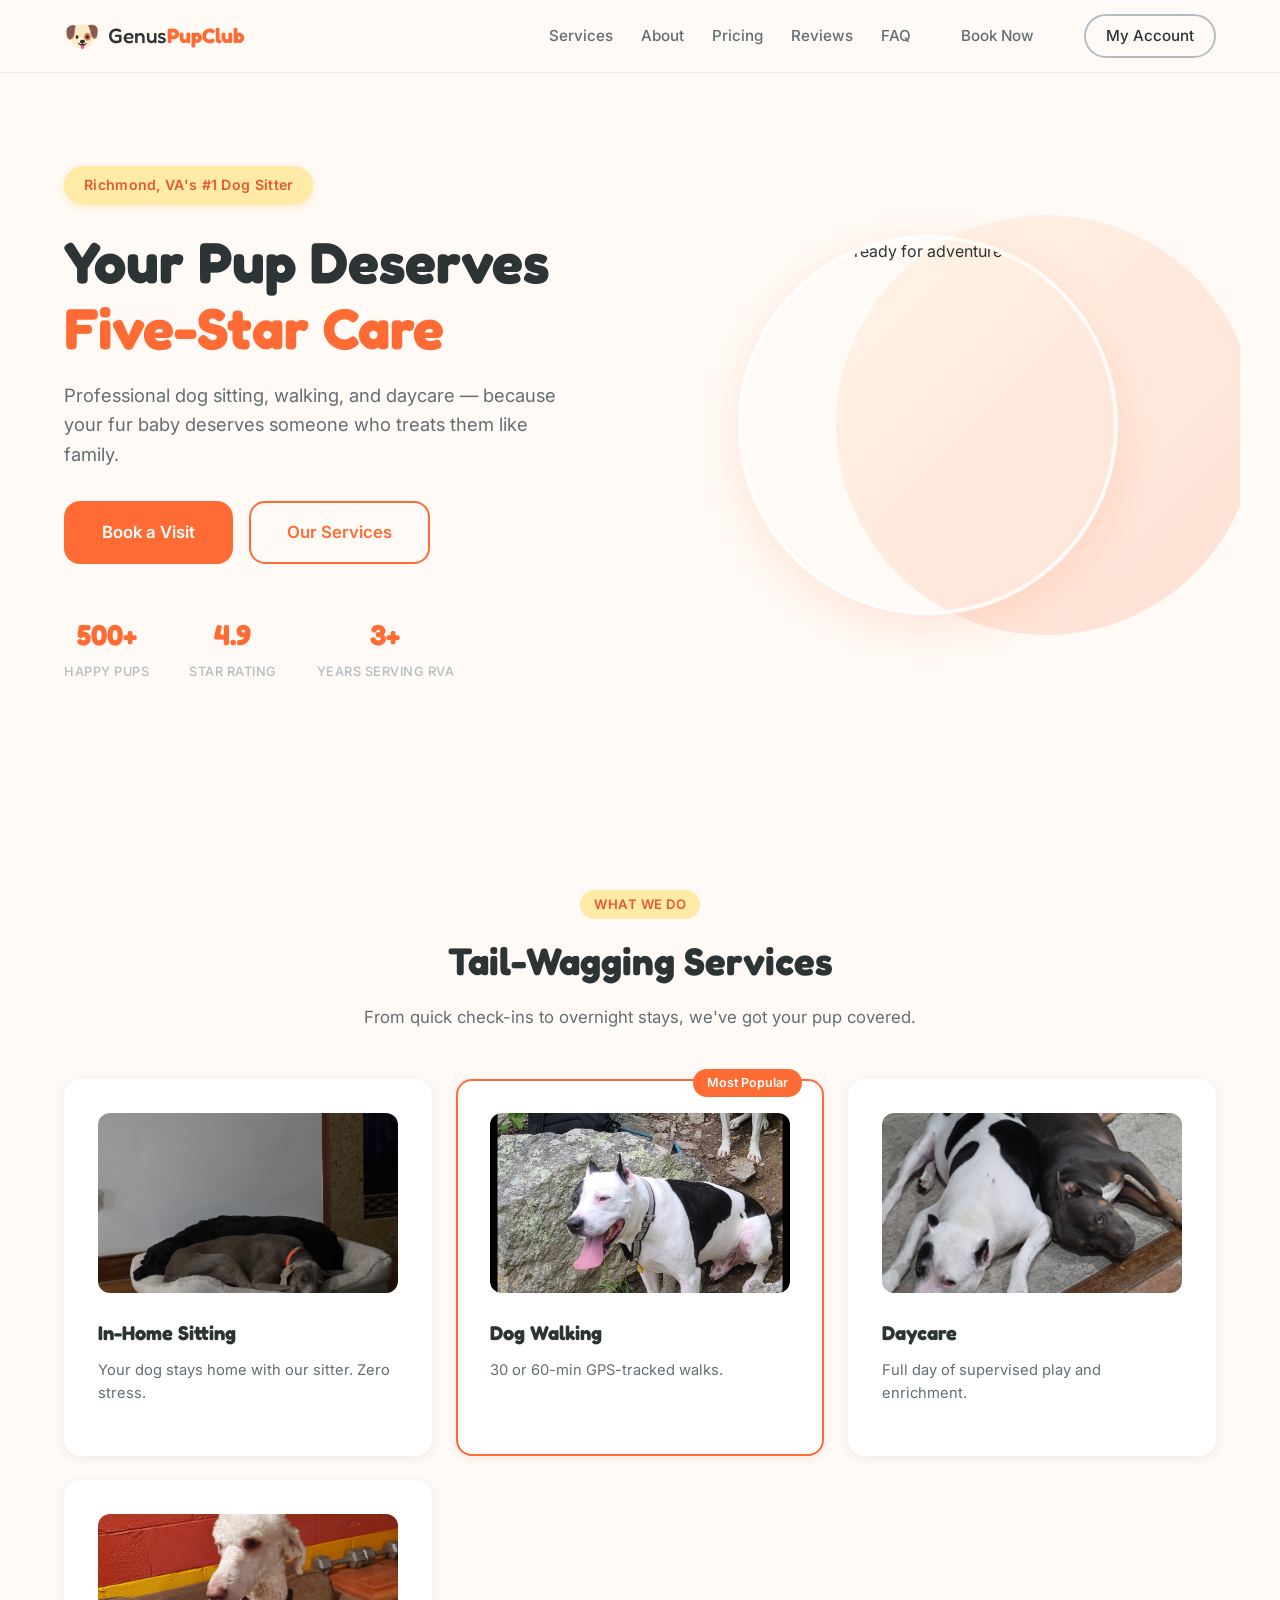
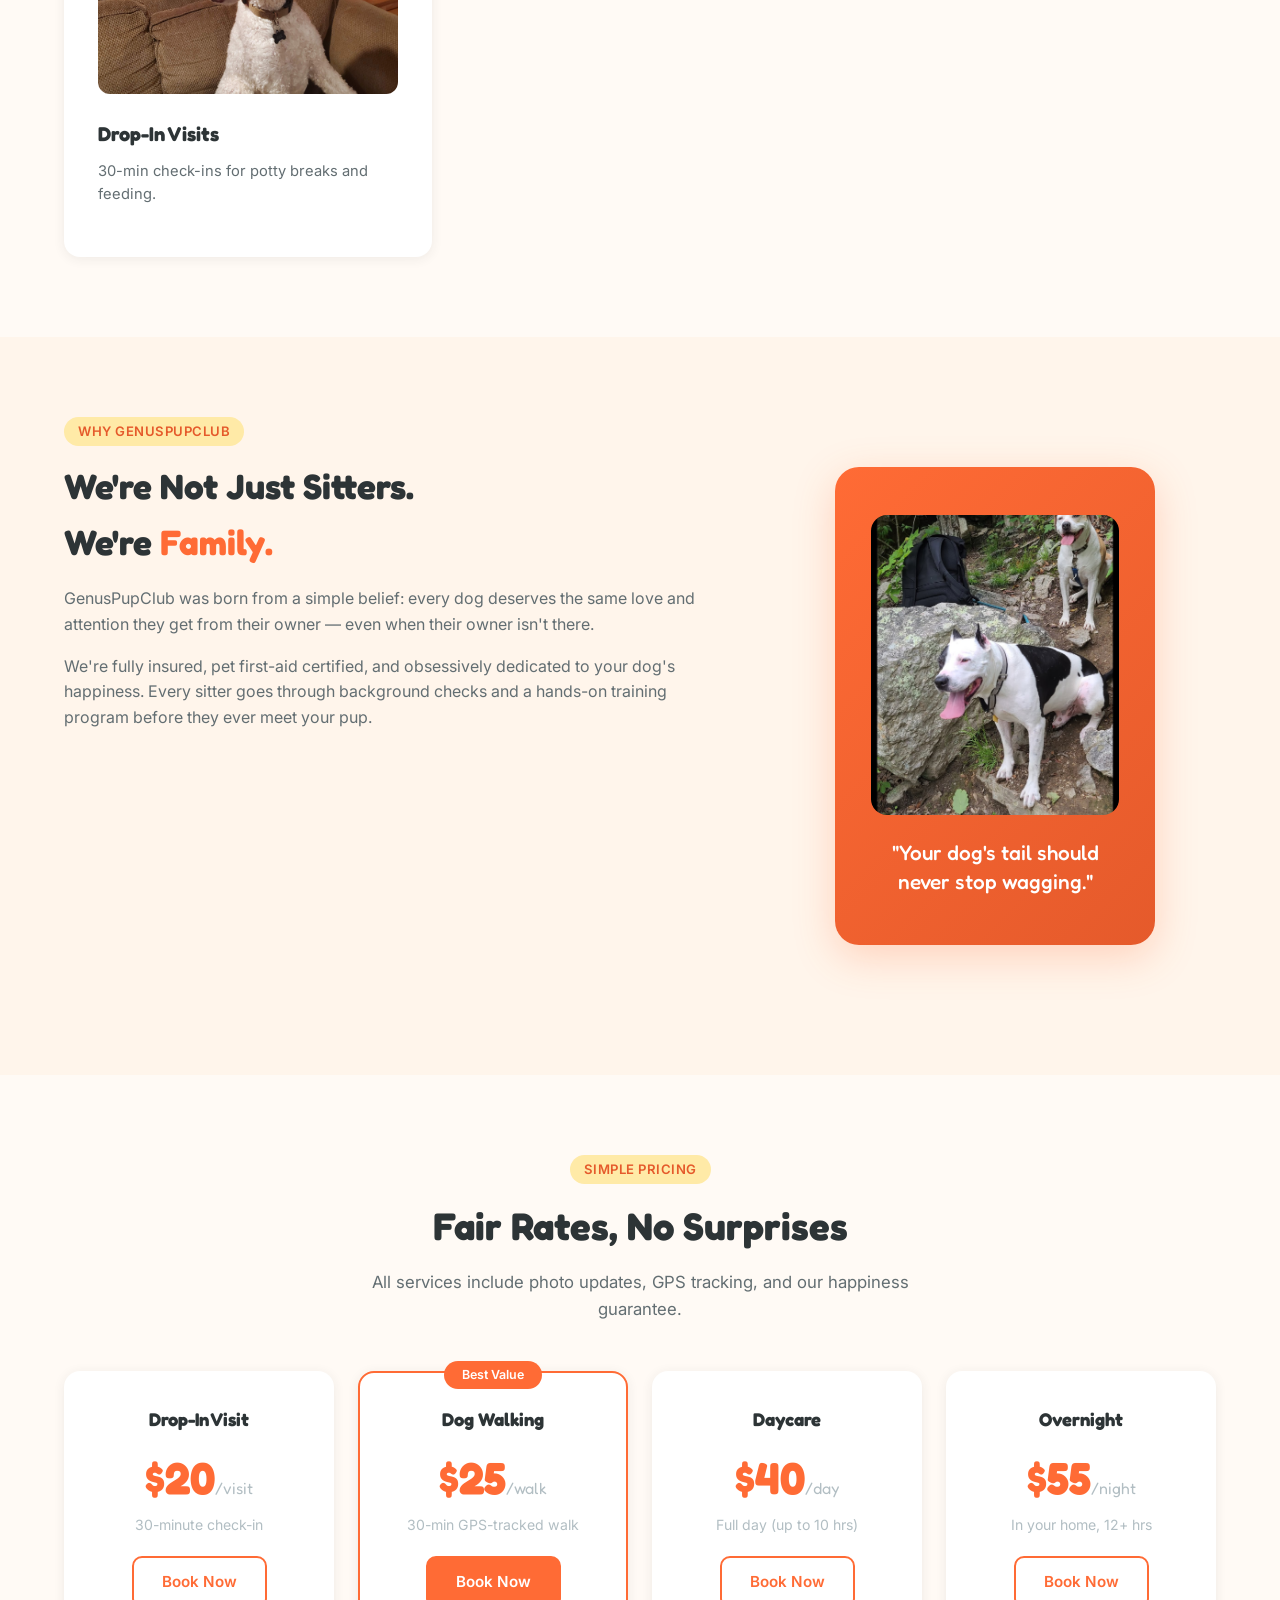
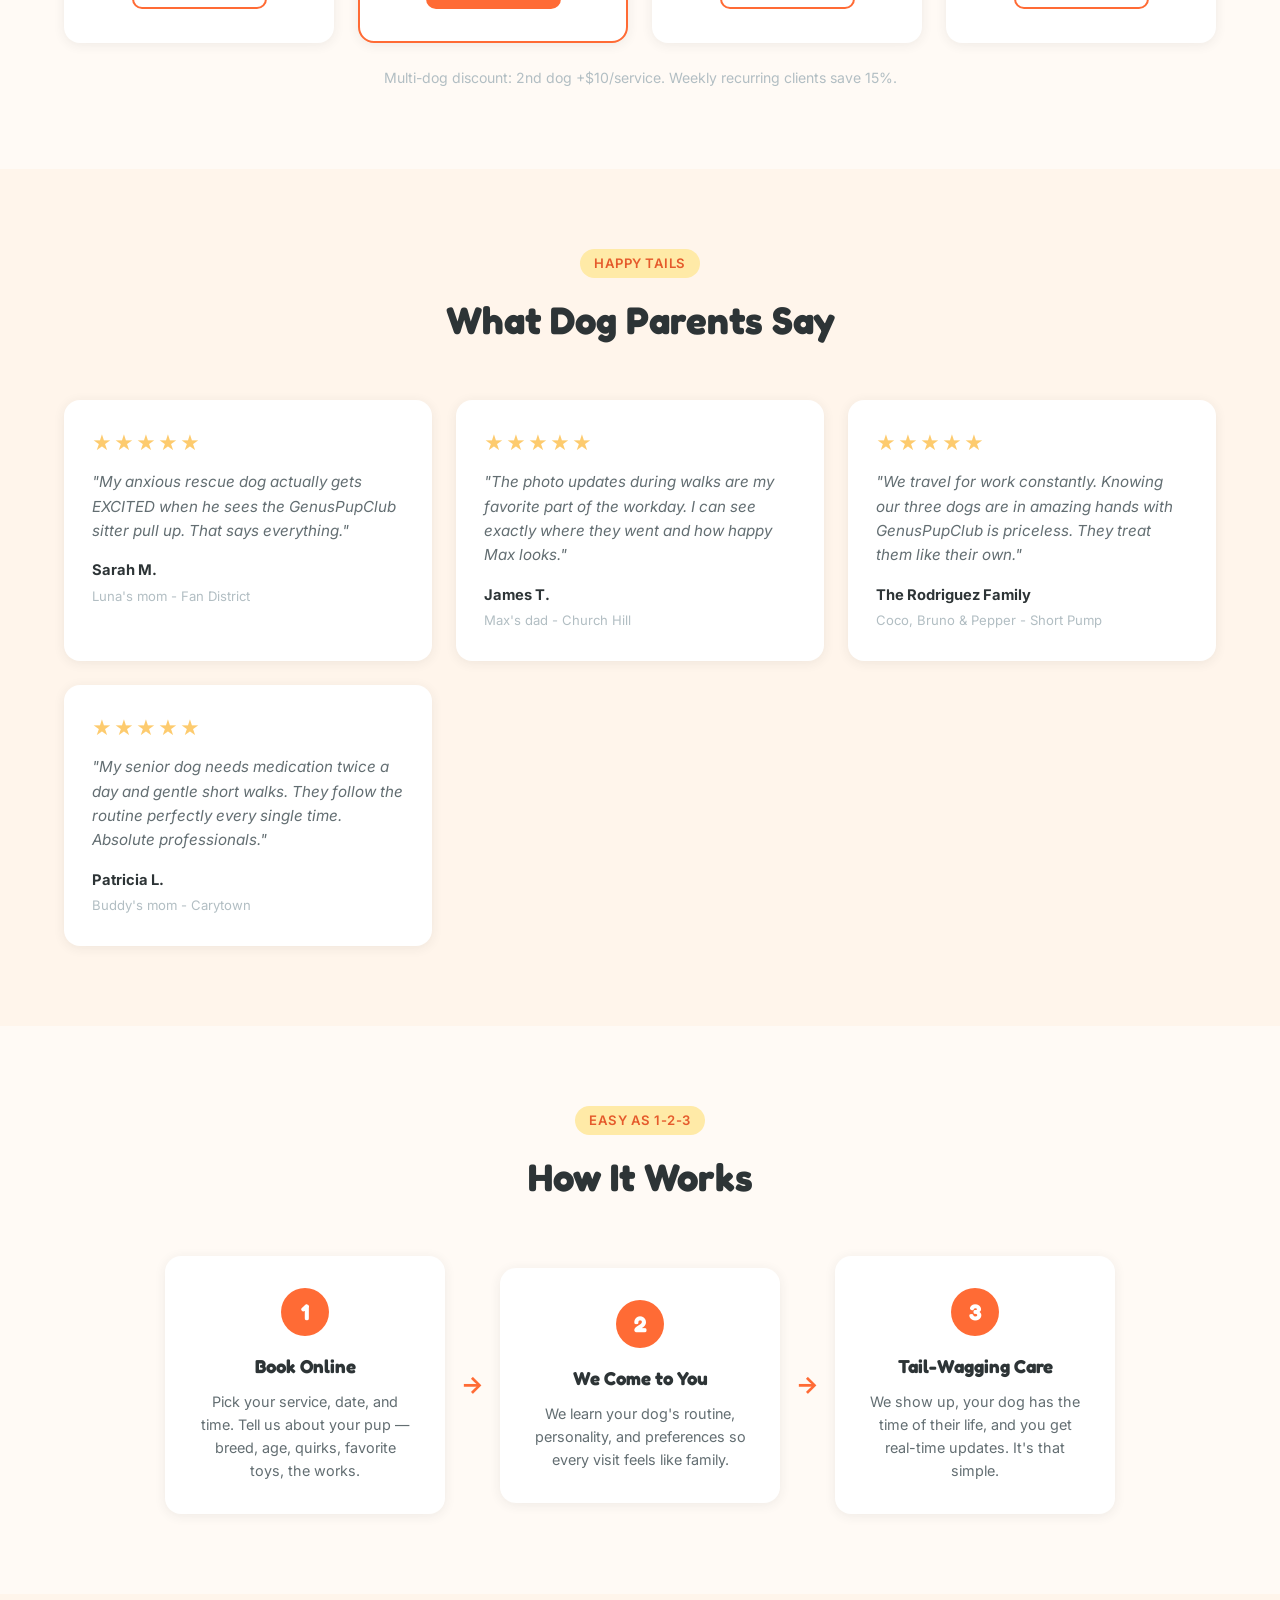
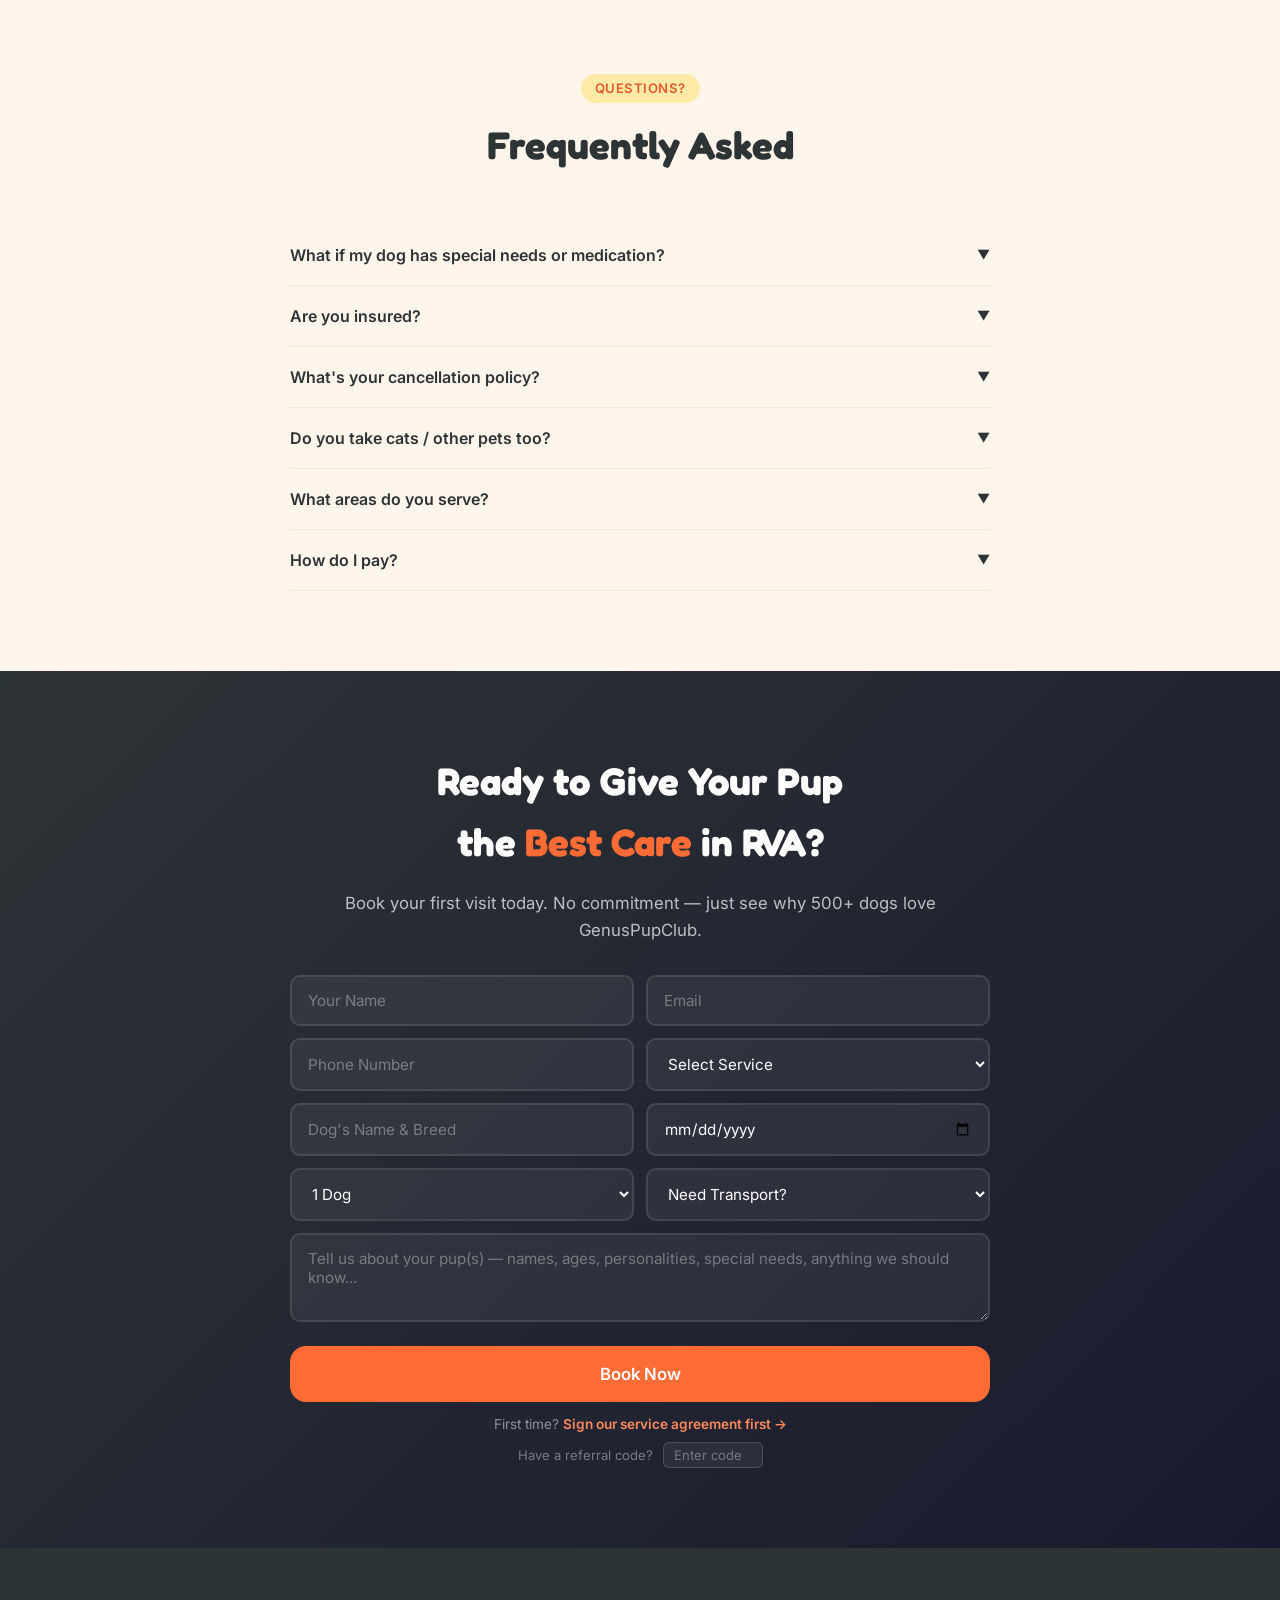
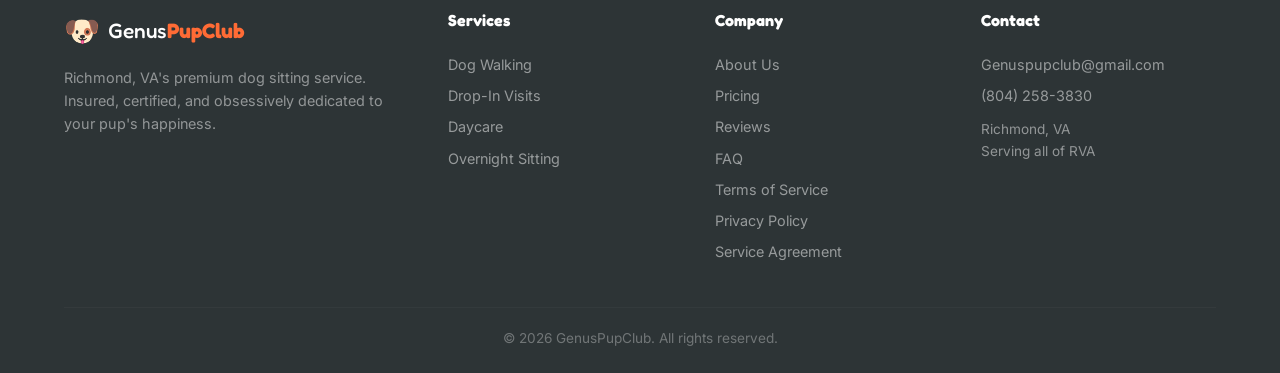
==== commit b9f10d6a: "fix: production-ready — booking form, email delivery, dead code cleanup - Booking form uses proper I" ====
--- a/index.html
+++ b/index.html
@@ -280,19 +280,18 @@
                 <p>Book your first visit today. No commitment — just see why 500+ dogs love GenusPupClub.</p>
                 <form class="booking-form" id="bookingForm">
                     <div class="form-row">
-                        <input type="text" placeholder="Your Name" required>
-                        <input type="email" placeholder="Email" required>
+                        <input type="text" id="bookingName" placeholder="Your Name" required>
+                        <input type="email" id="bookingEmail" placeholder="Email" required>
                     </div>
                     <div class="form-row">
-                        <input type="tel" placeholder="Phone Number" required>
+                        <input type="tel" id="bookingPhone" placeholder="Phone Number" required>
                         <select required id="bookingServiceSelect">
                             <option value="" disabled selected>Select Service</option>
-                            <!-- Populated dynamically from dashboard data -->
                         </select>
                     </div>
                     <div class="form-row">
-                        <input type="text" placeholder="Dog's Name & Breed">
-                        <input type="date" placeholder="Preferred Date">
+                        <input type="text" id="bookingPetName" placeholder="Dog's Name & Breed">
+                        <input type="date" id="bookingDate">
                     </div>
                     <div class="form-row">
                         <select id="bookingNumDogs">
@@ -314,7 +313,7 @@
                         <input type="text" id="bookingPickupAddr" placeholder="Pickup Address">
                         <input type="text" id="bookingDropoffAddr" placeholder="Dropoff Address (vet, groomer, etc.)">
                     </div>
-                    <textarea placeholder="Tell us about your pup(s) — names, ages, personalities, special needs, anything we should know..." rows="3"></textarea>
+                    <textarea id="bookingNotes" placeholder="Tell us about your pup(s) — names, ages, personalities, special needs, anything we should know..." rows="3"></textarea>
                     <button type="submit" class="btn btn-primary btn-lg btn-full">Book Now</button>
                     <div style="text-align:center;margin-top:12px;font-size:.85rem">
                         <span style="color:rgba(255,255,255,.5)">First time?</span>
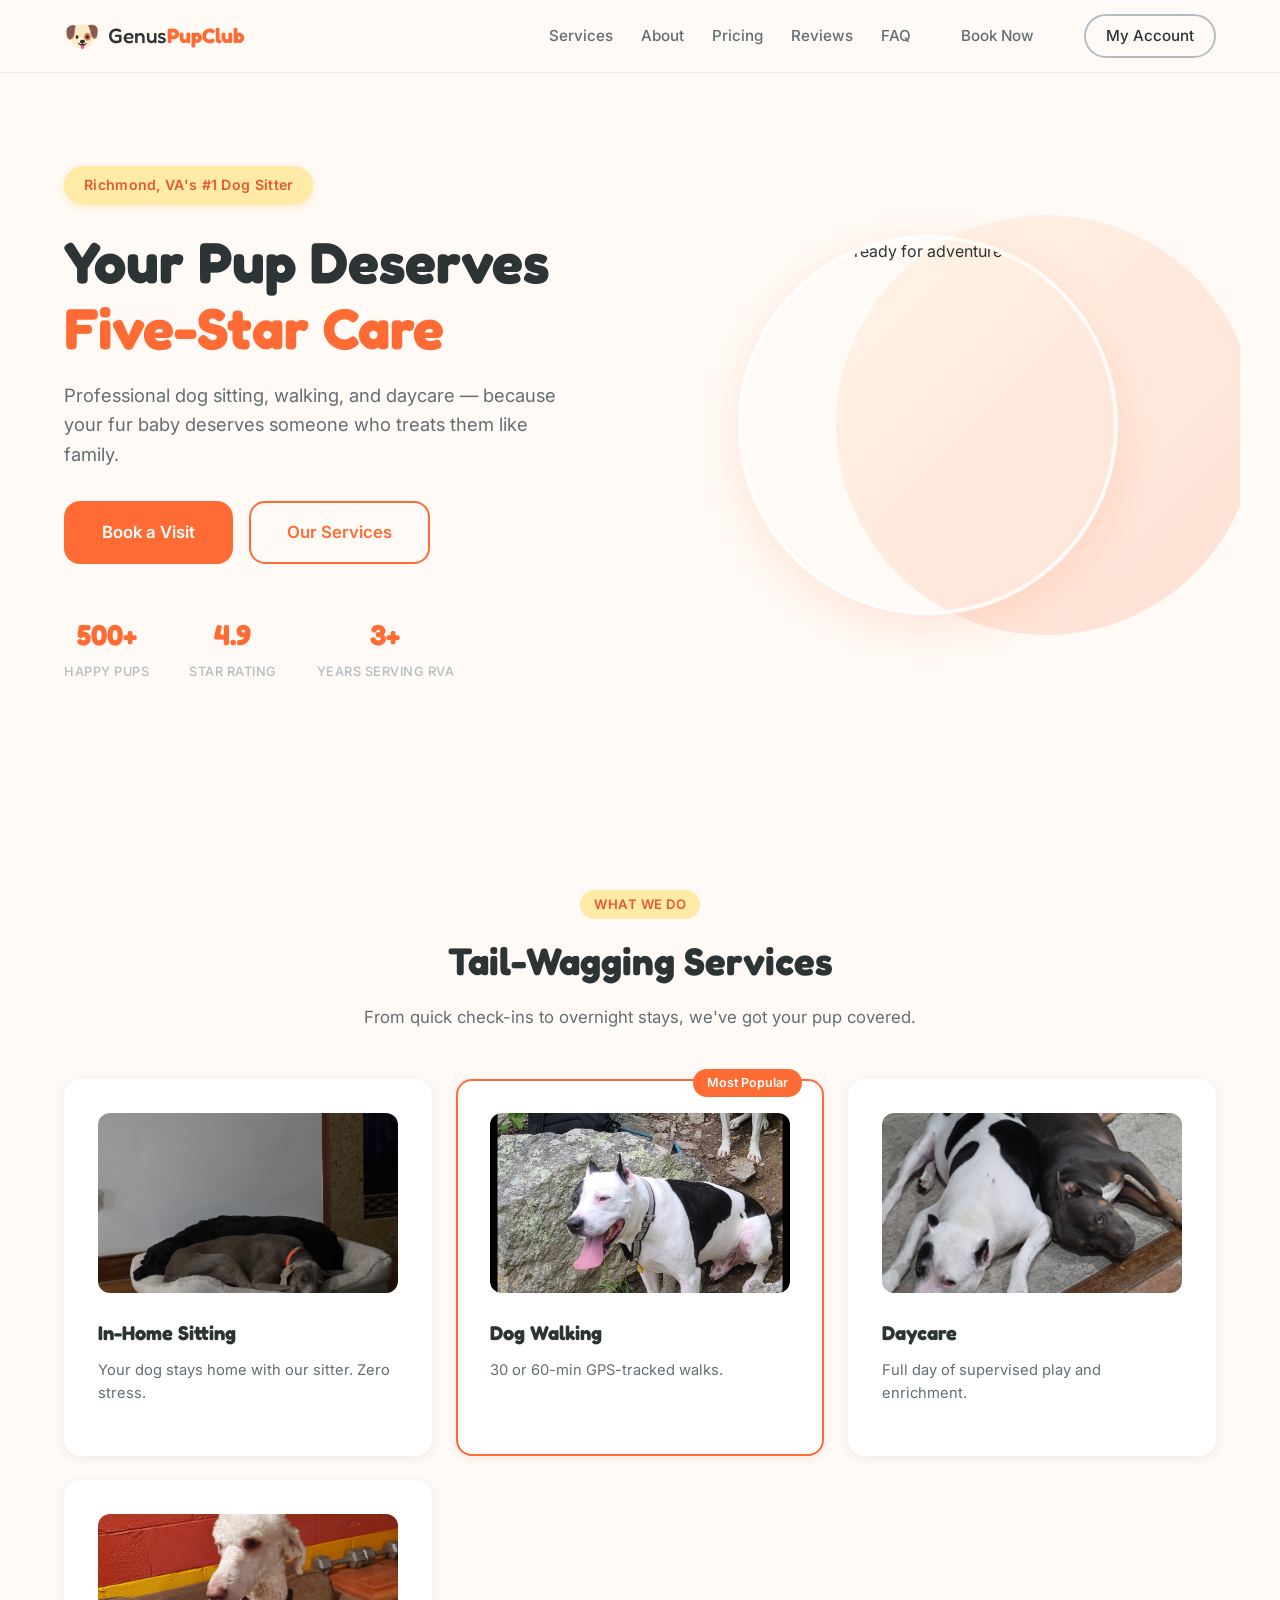
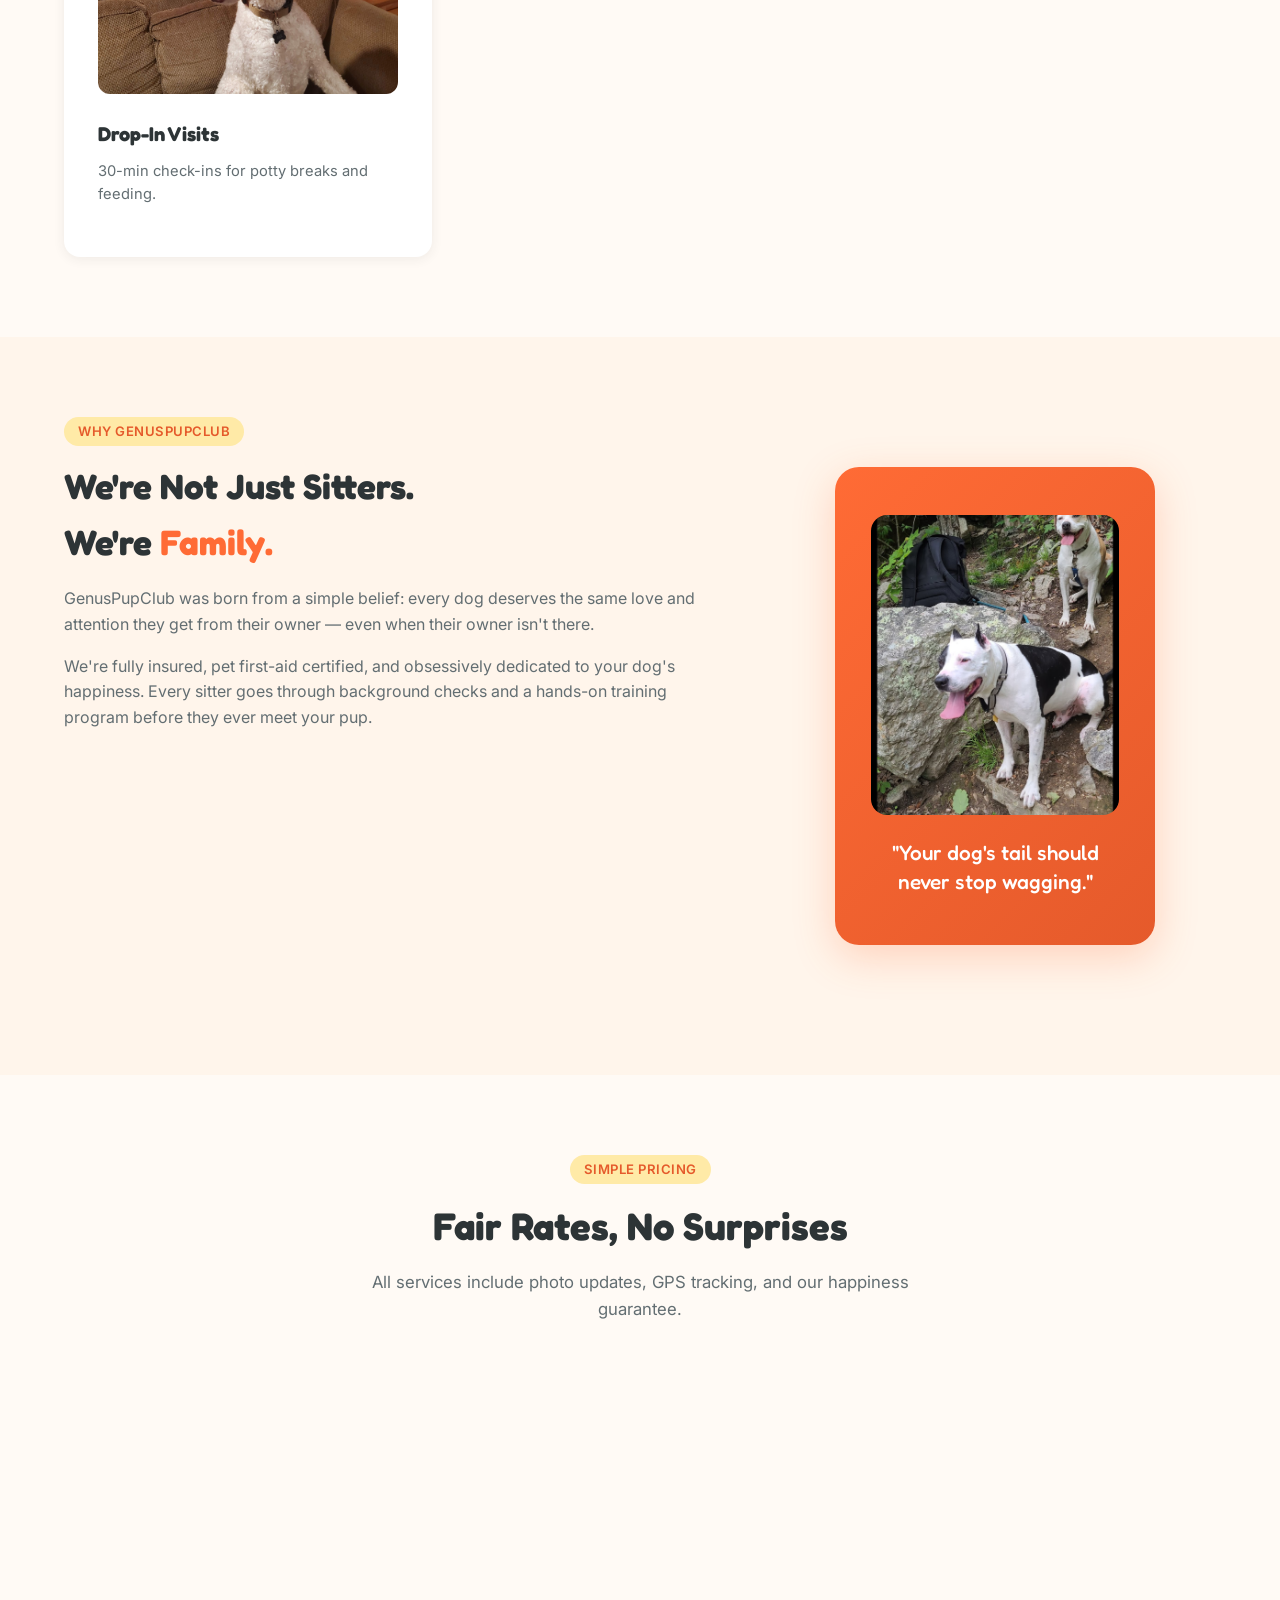
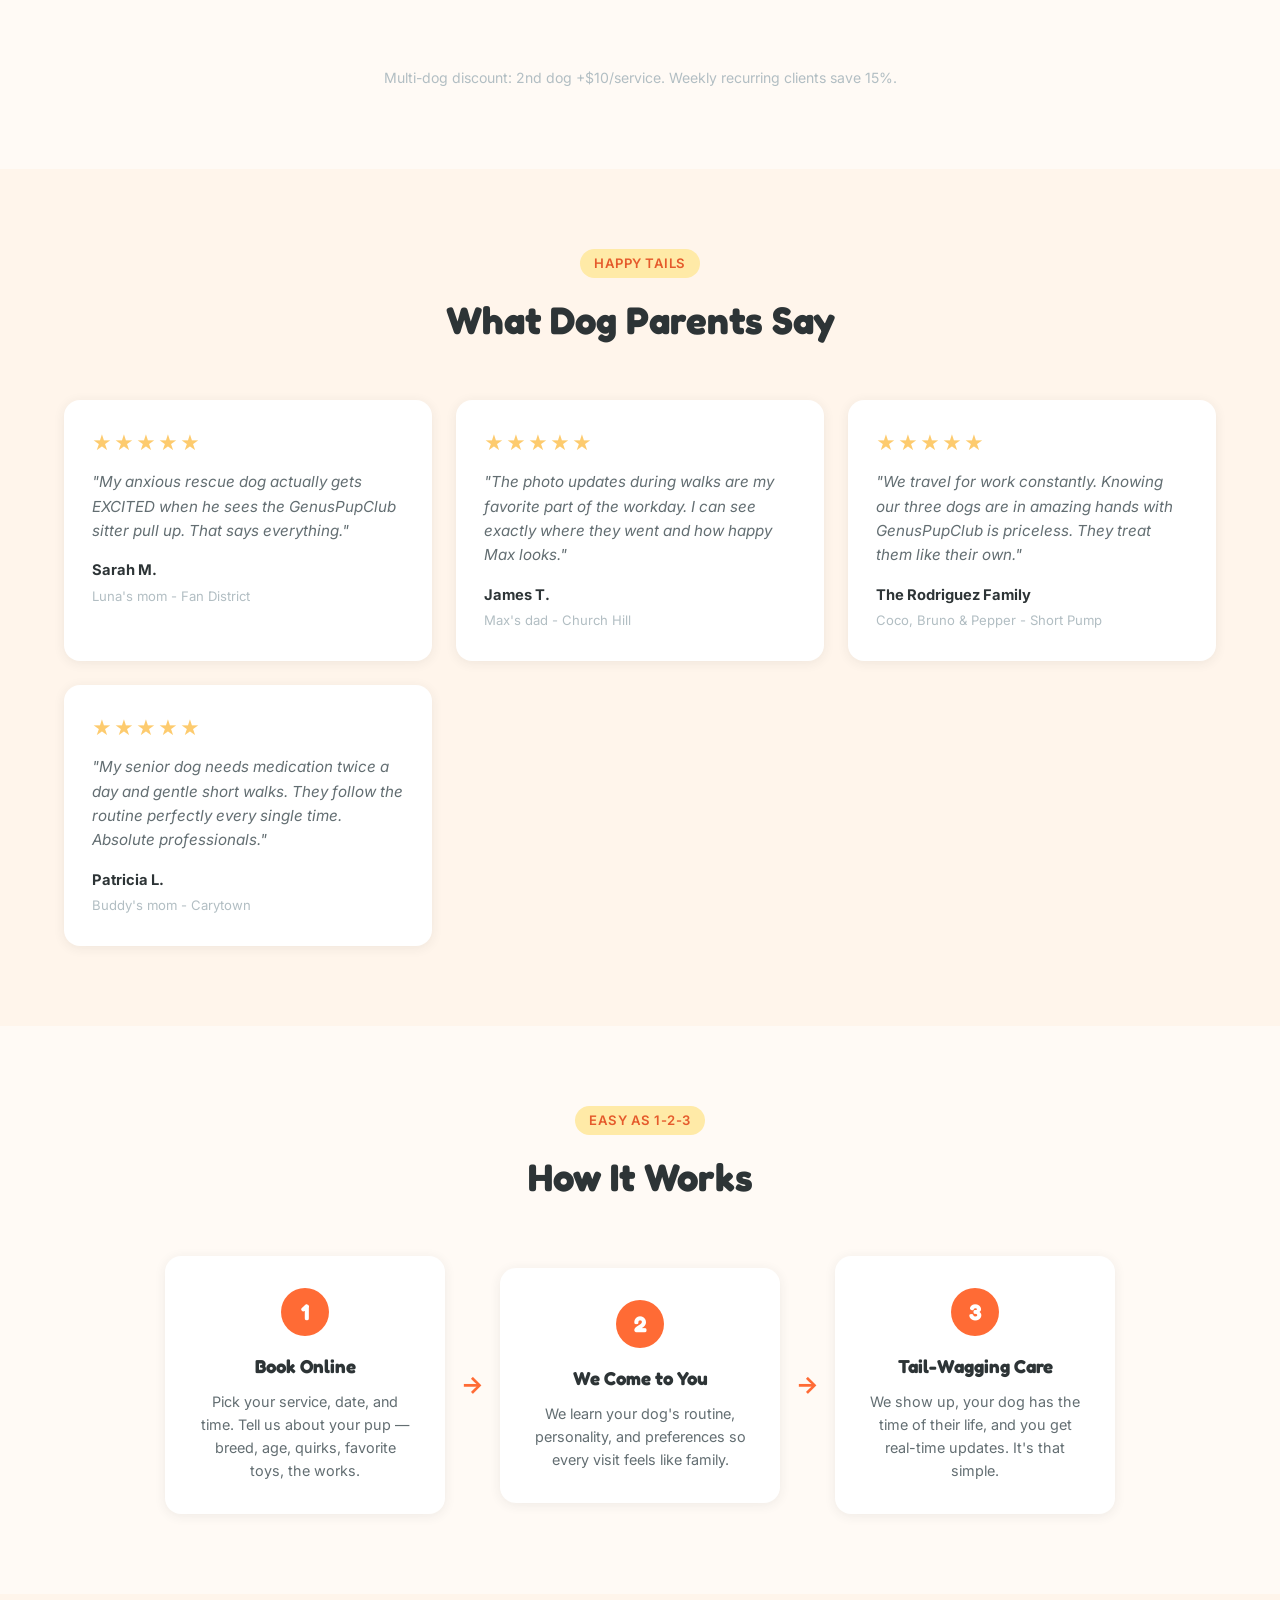
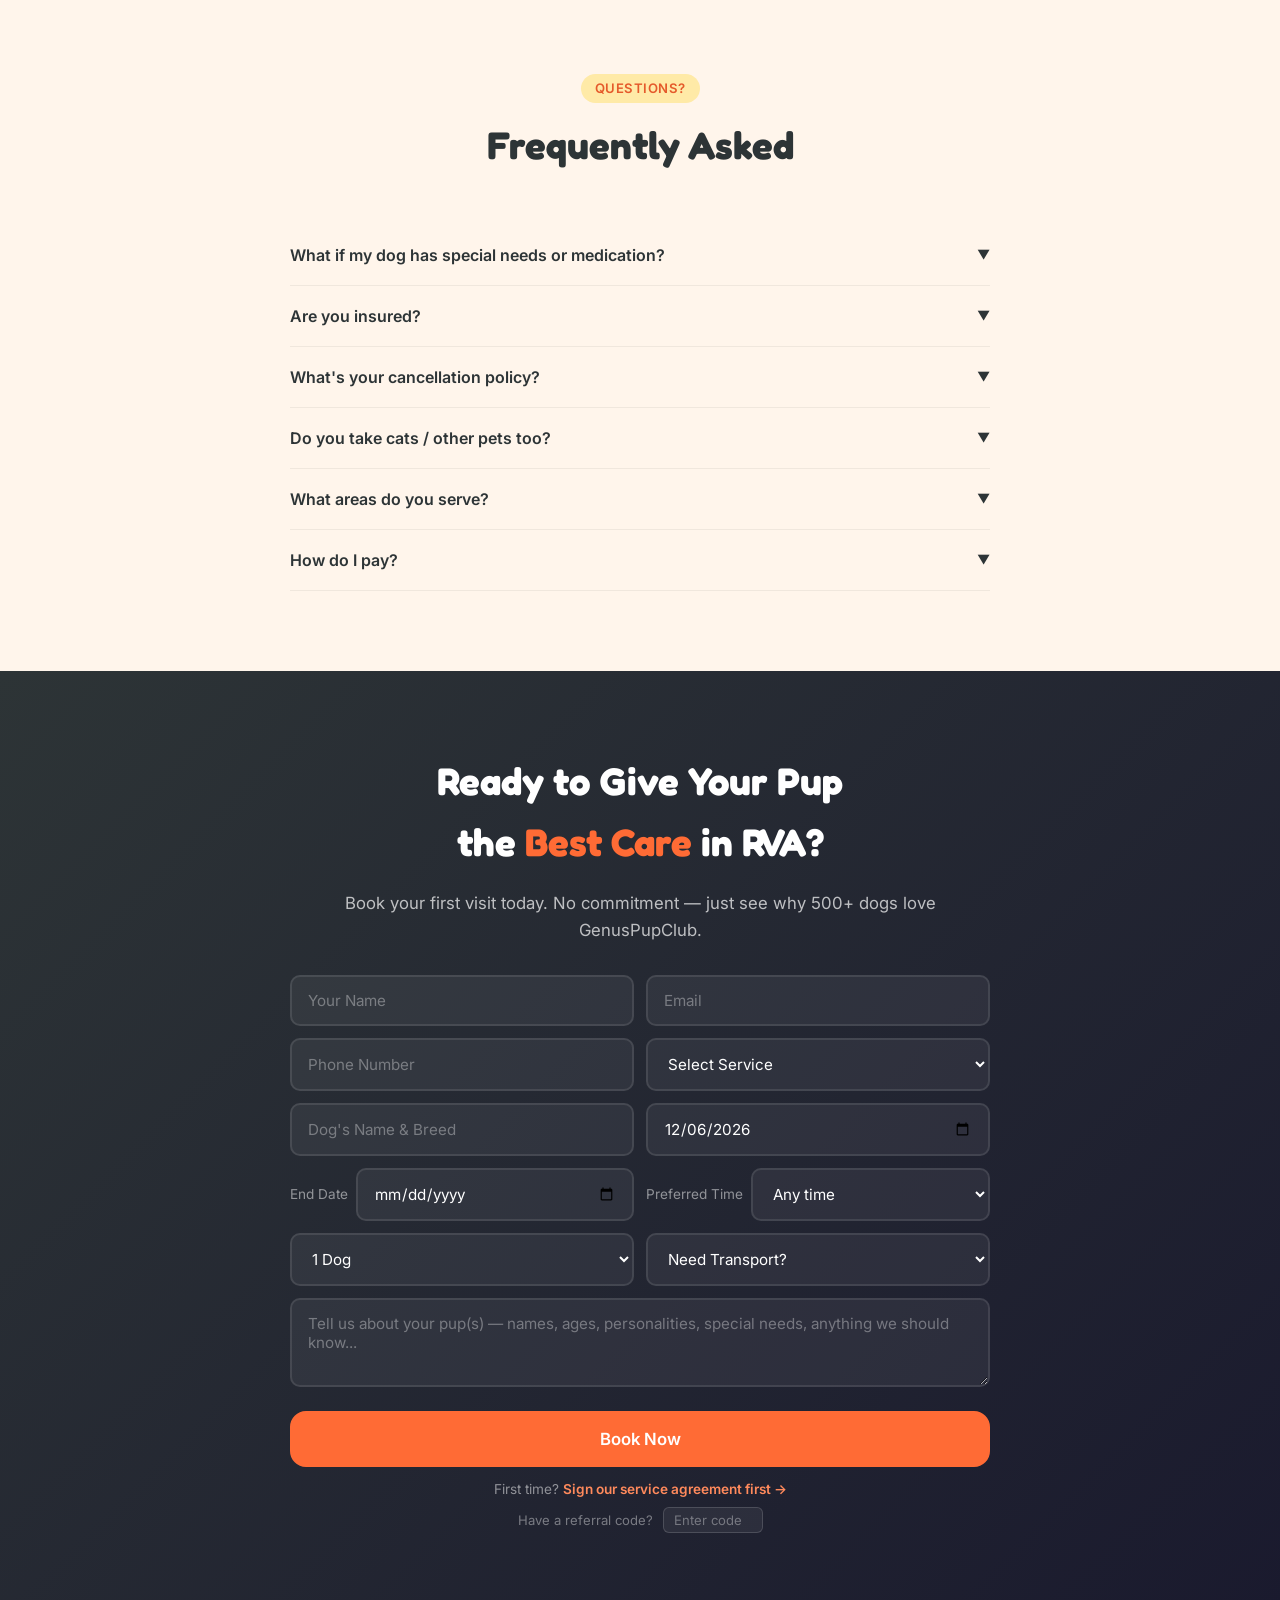
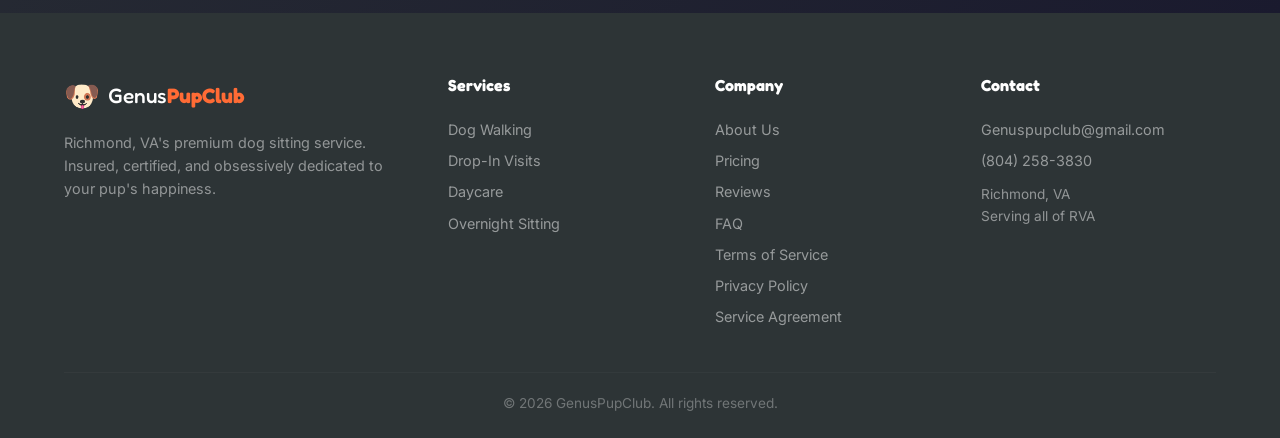
==== commit 5d7be881: "feat: date-to-date booking with time picker - Start date + end date range for overnight/multi-day bo" ====
--- a/index.html
+++ b/index.html
@@ -291,7 +291,31 @@
                     </div>
                     <div class="form-row">
                         <input type="text" id="bookingPetName" placeholder="Dog's Name & Breed">
-                        <input type="date" id="bookingDate">
+                        <input type="date" id="bookingStartDate">
+                    </div>
+                    <div class="form-row">
+                        <div style="display:flex;align-items:center;gap:8px;flex:1">
+                            <label style="color:rgba(255,255,255,.5);font-size:.85rem;white-space:nowrap">End Date</label>
+                            <input type="date" id="bookingEndDate" style="flex:1">
+                        </div>
+                        <div style="display:flex;align-items:center;gap:8px;flex:1">
+                            <label style="color:rgba(255,255,255,.5);font-size:.85rem;white-space:nowrap">Preferred Time</label>
+                            <select id="bookingTime" style="flex:1">
+                                <option value="">Any time</option>
+                                <option value="07:00">7:00 AM</option>
+                                <option value="08:00">8:00 AM</option>
+                                <option value="09:00">9:00 AM</option>
+                                <option value="10:00">10:00 AM</option>
+                                <option value="11:00">11:00 AM</option>
+                                <option value="12:00">12:00 PM</option>
+                                <option value="13:00">1:00 PM</option>
+                                <option value="14:00">2:00 PM</option>
+                                <option value="15:00">3:00 PM</option>
+                                <option value="16:00">4:00 PM</option>
+                                <option value="17:00">5:00 PM</option>
+                                <option value="18:00">6:00 PM</option>
+                            </select>
+                        </div>
                     </div>
                     <div class="form-row">
                         <select id="bookingNumDogs">
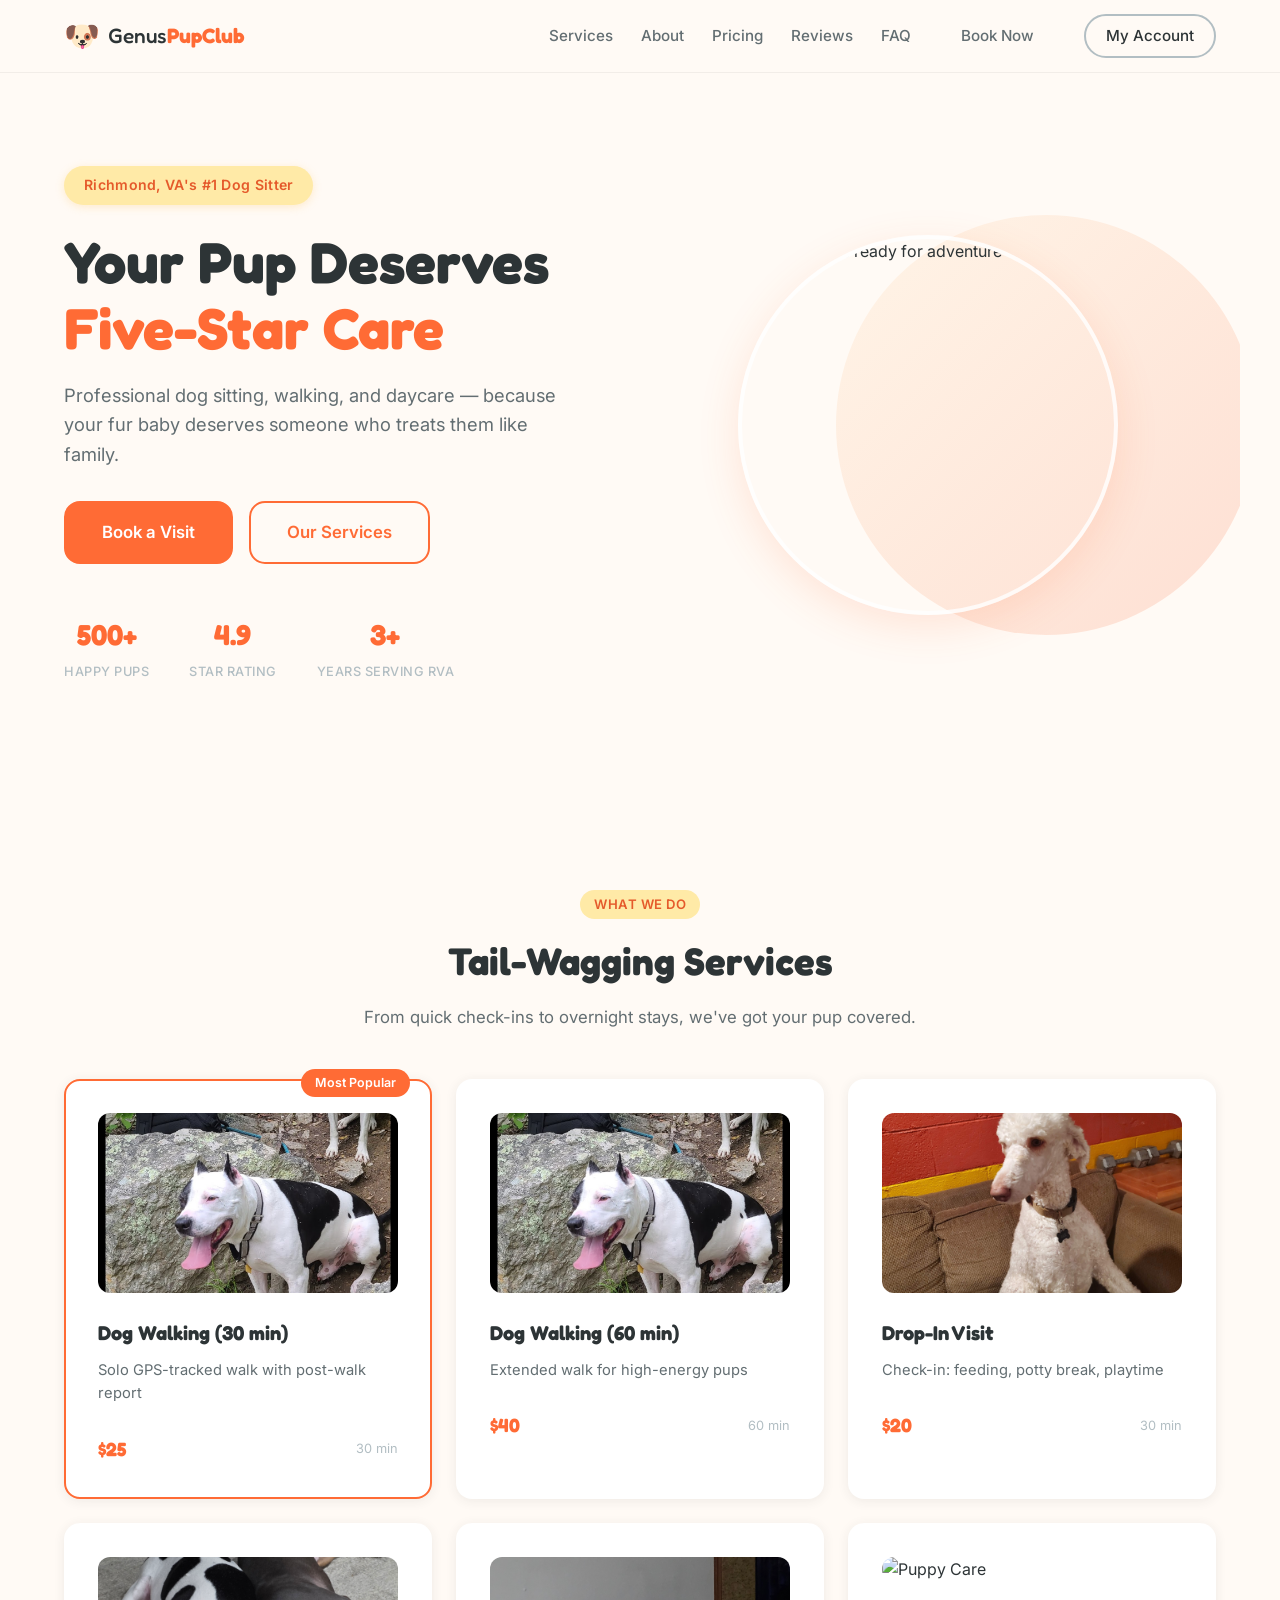
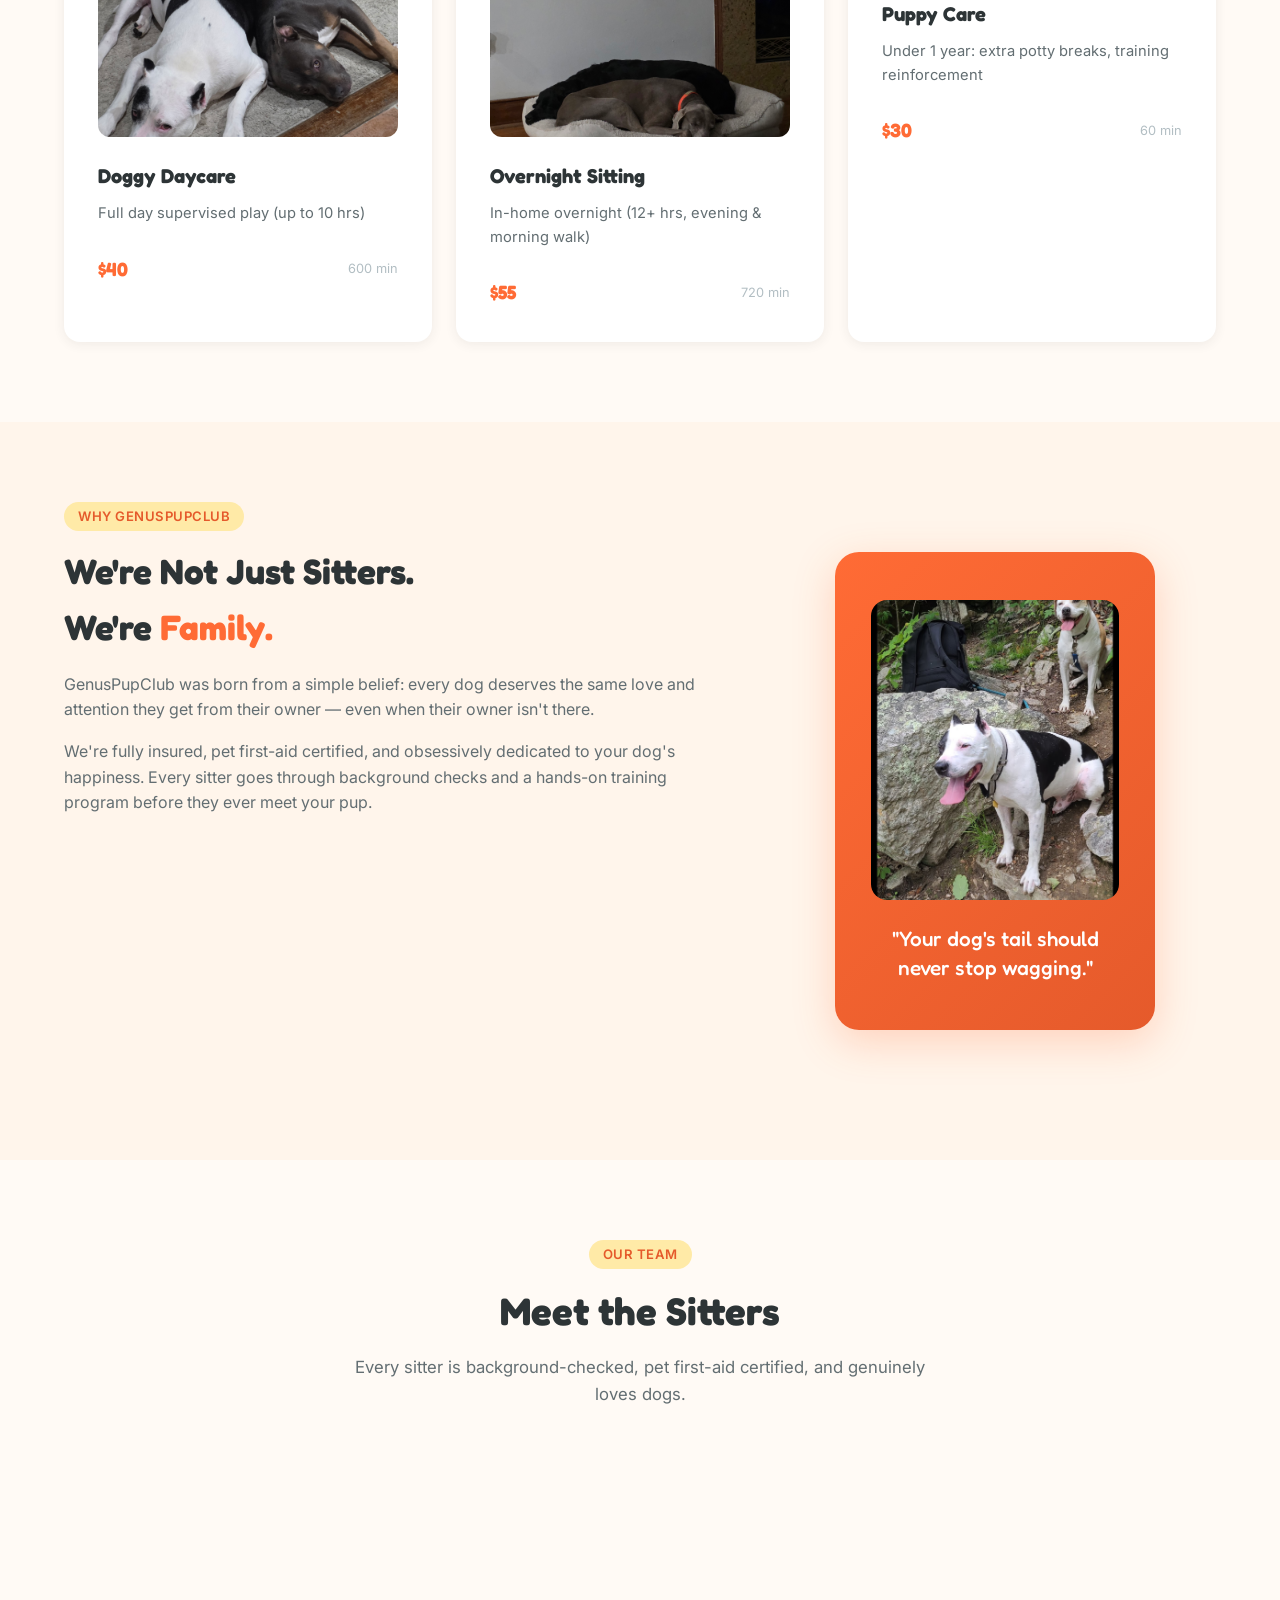
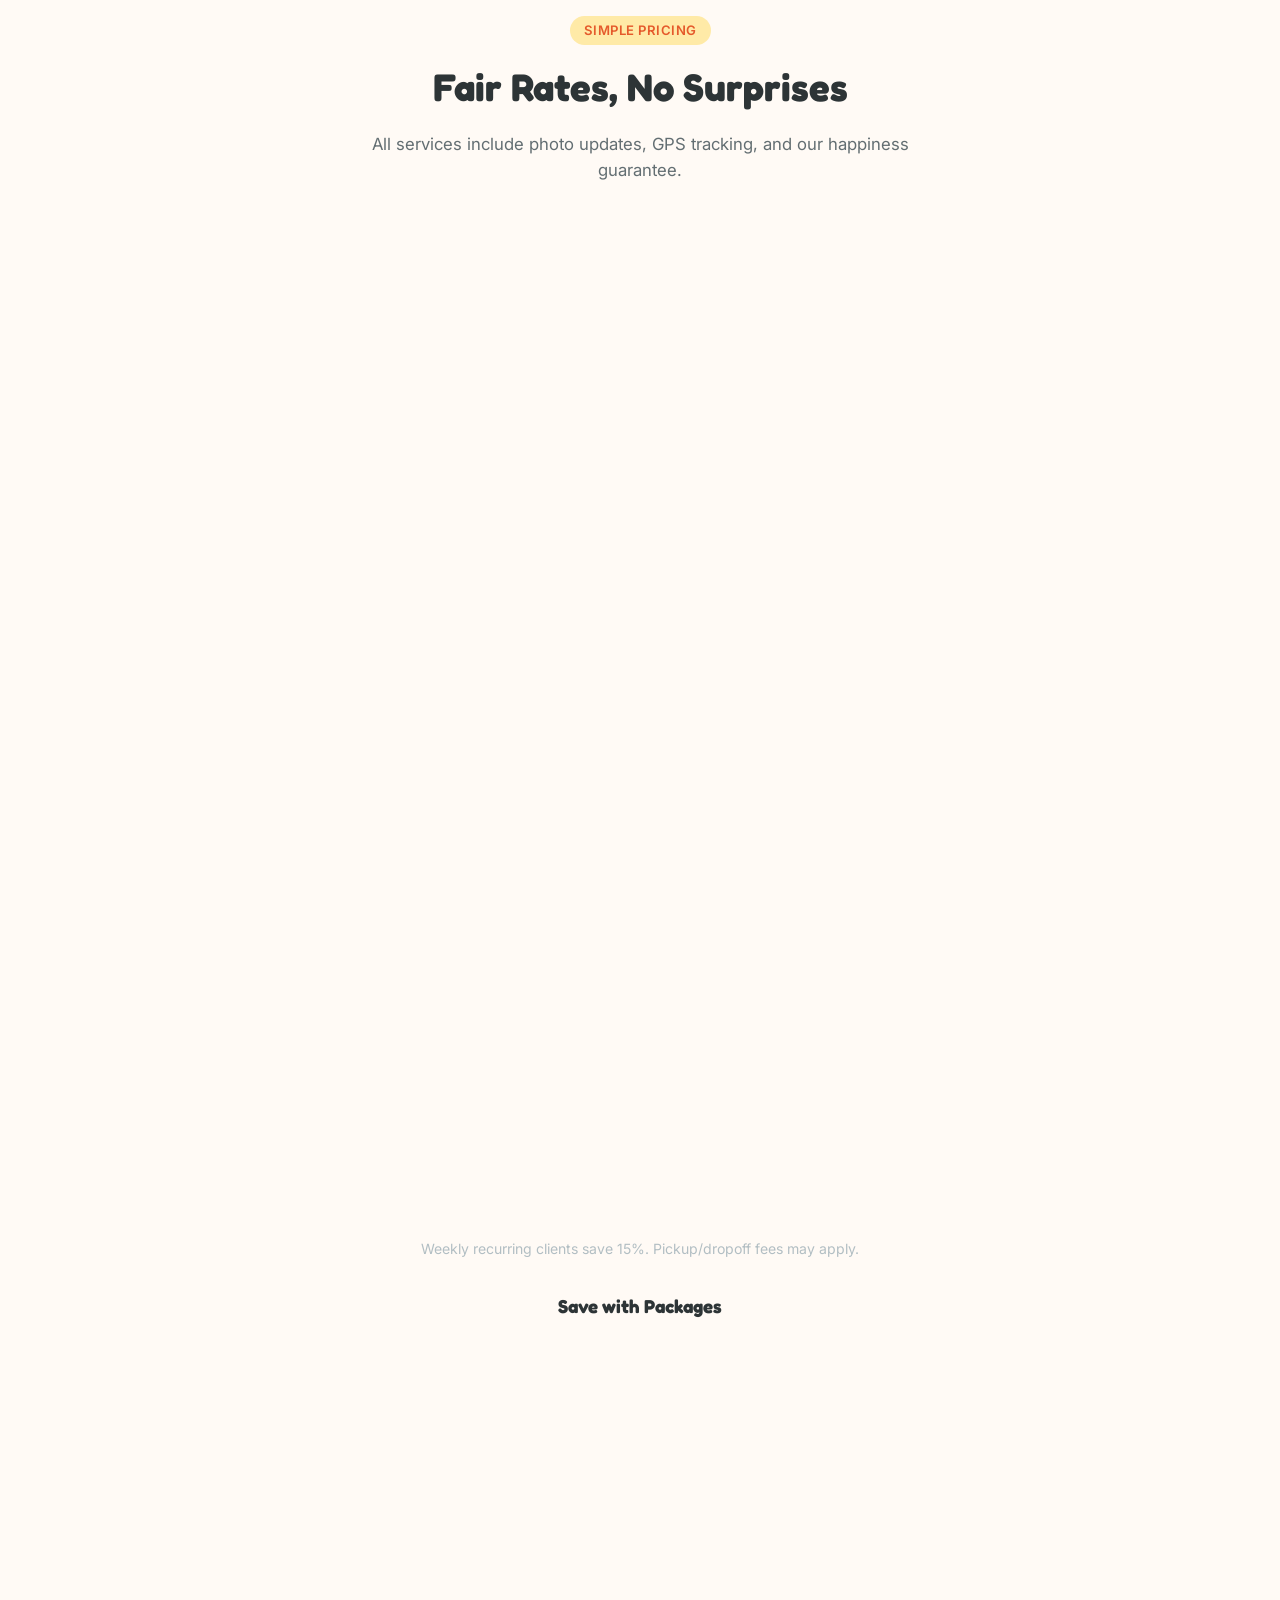
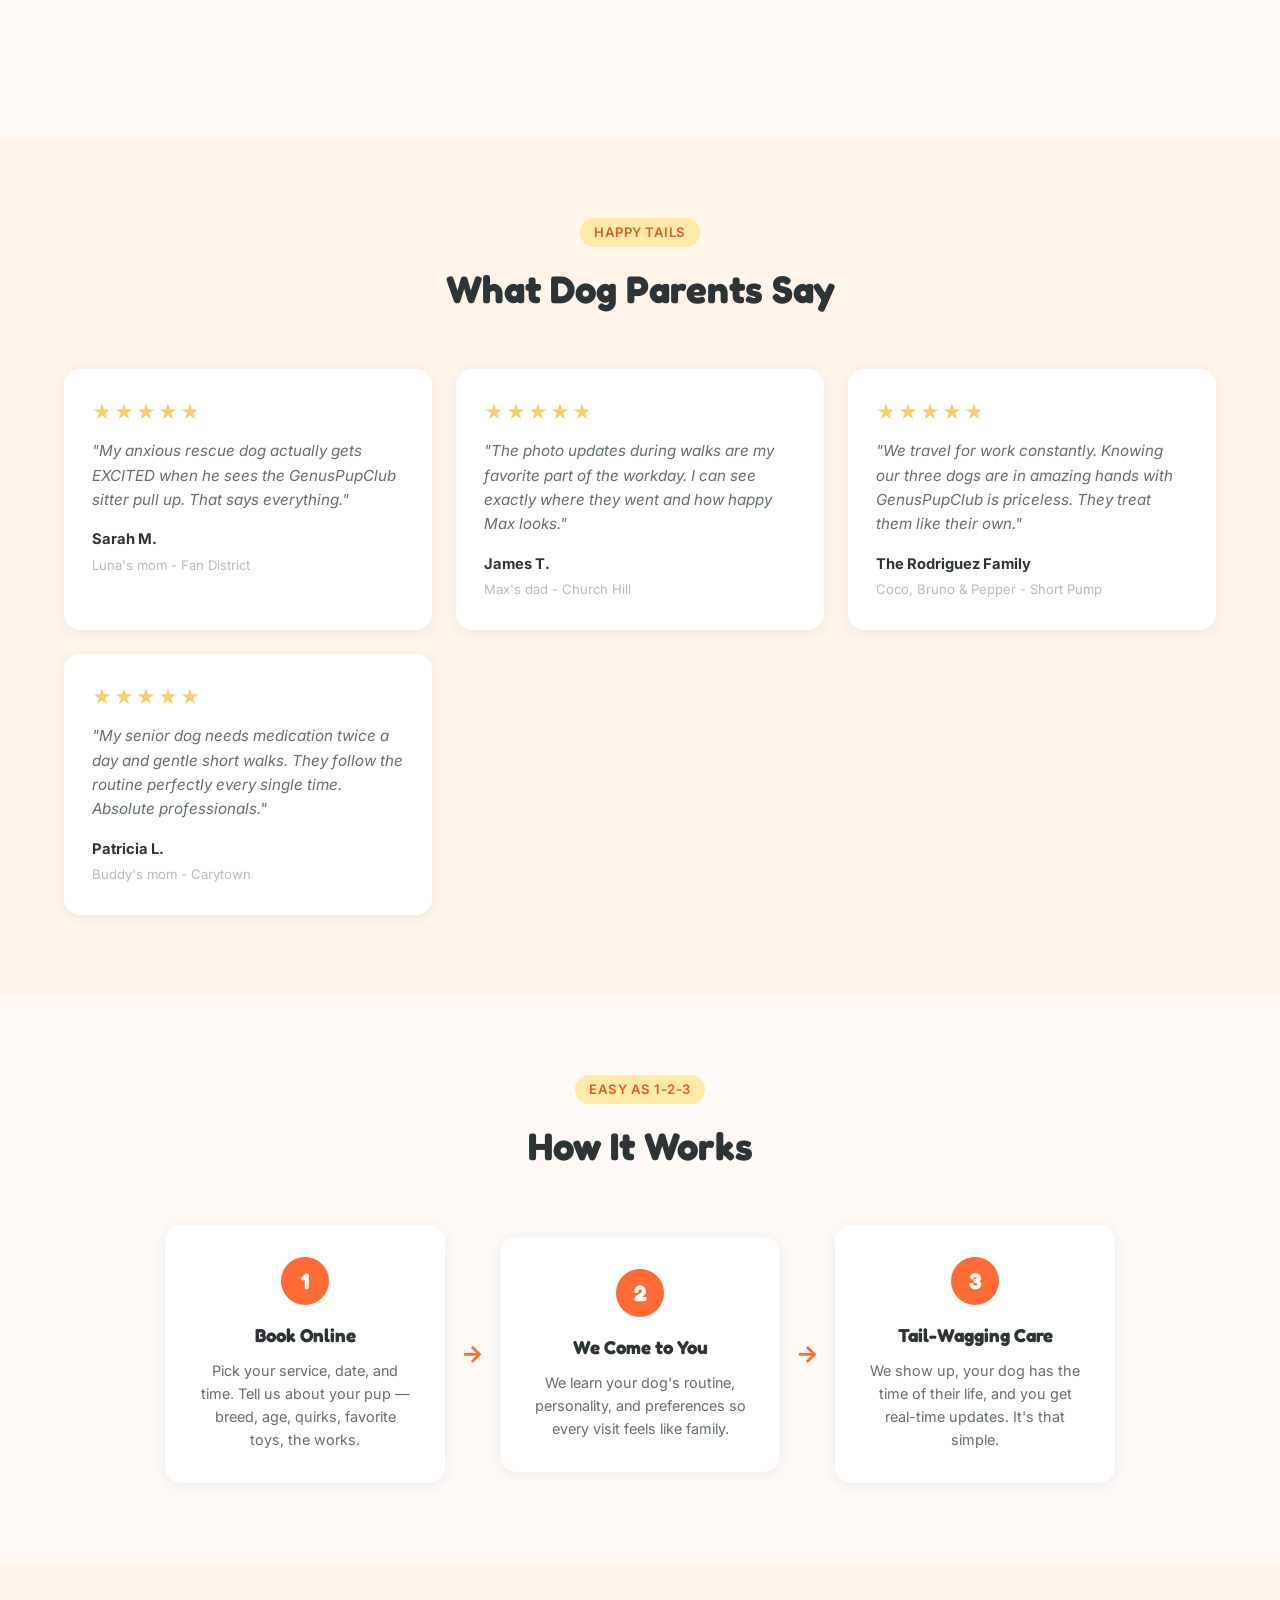
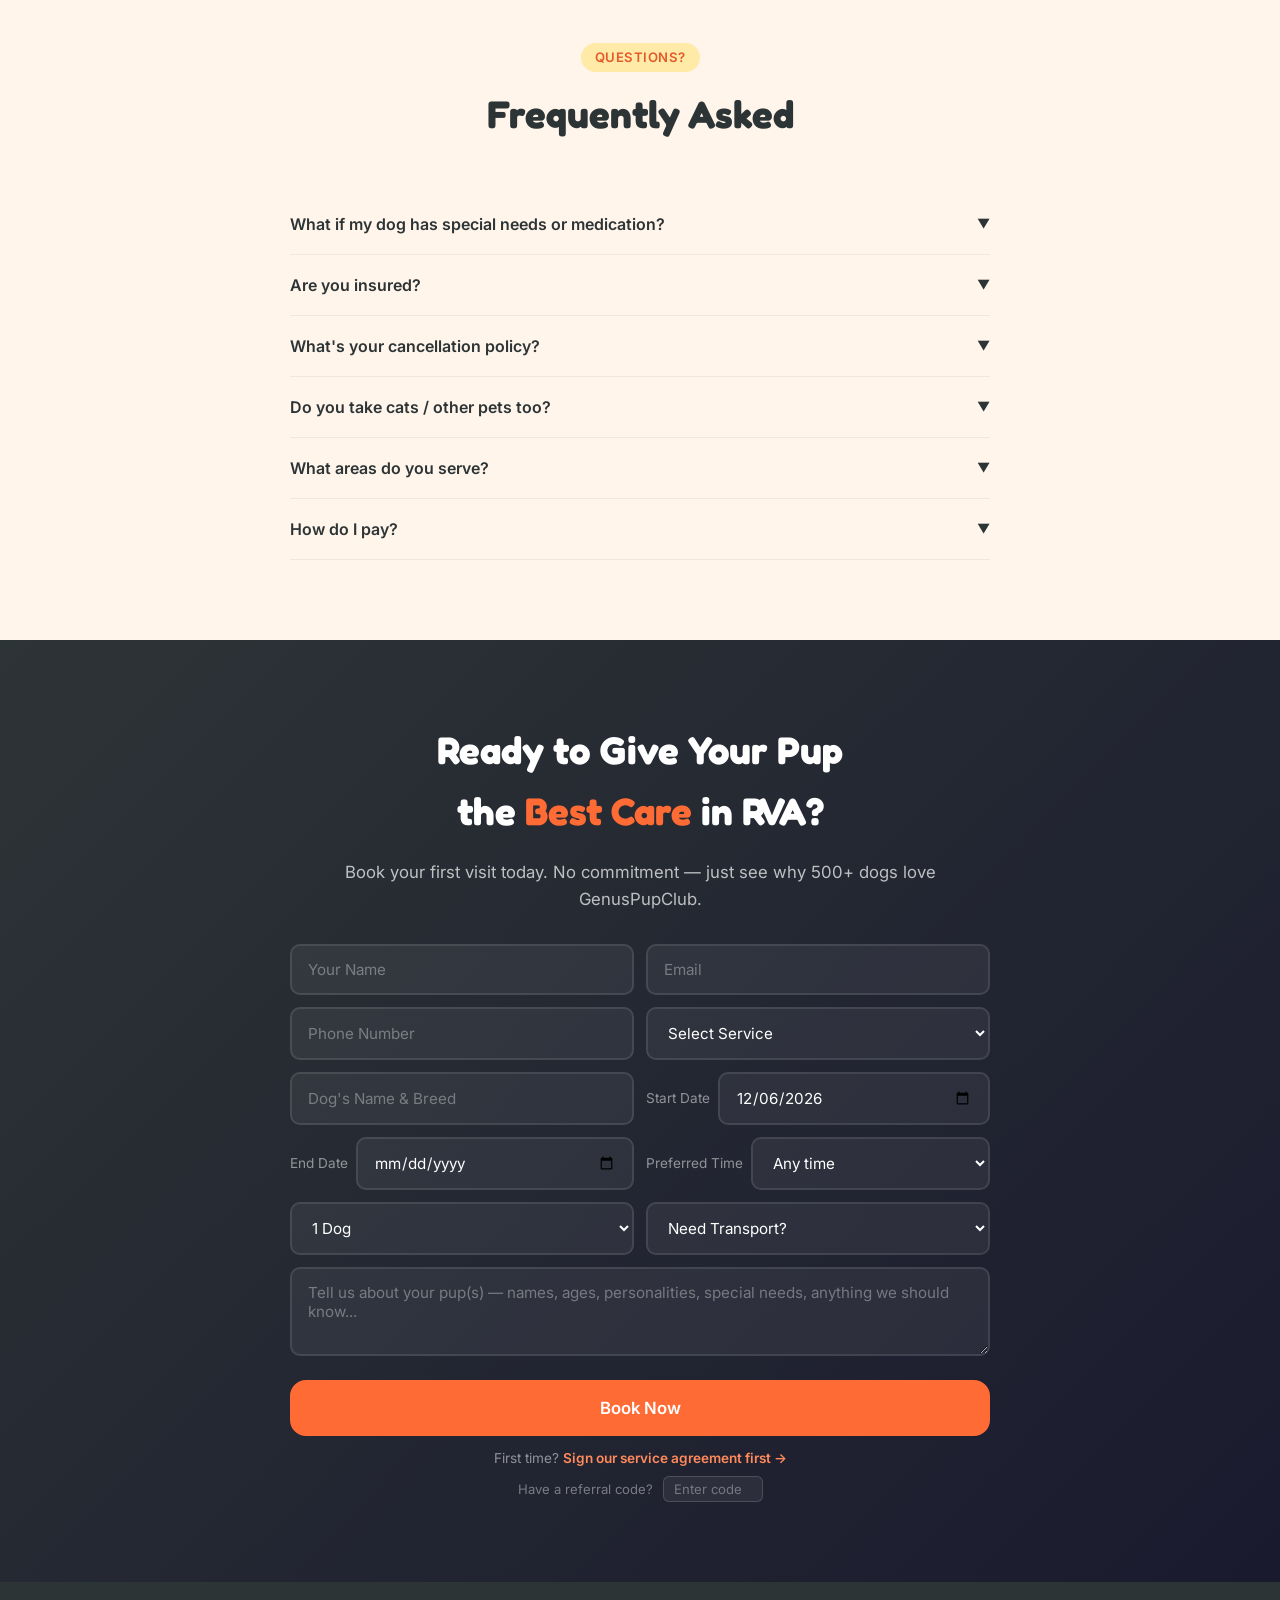
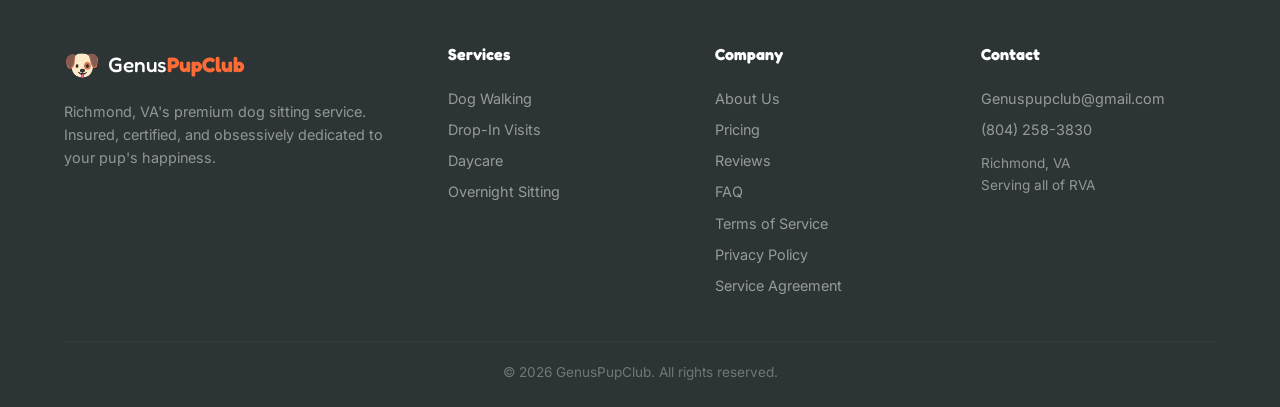
==== commit e858fd95: "feat: data-driven dropdowns, interactive calendar, pet profiles, payment methods, waiver flow - Conv" ====
--- a/index.html
+++ b/index.html
@@ -116,6 +116,18 @@
         </div>
     </section>
 
+    <!-- MEET THE SITTERS -->
+    <section class="section" id="sitters">
+        <div class="container">
+            <div class="section-header">
+                <span class="section-tag">Our Team</span>
+                <h2>Meet the Sitters</h2>
+                <p>Every sitter is background-checked, pet first-aid certified, and genuinely loves dogs.</p>
+            </div>
+            <div class="pricing-grid" id="sittersGrid" style="justify-content:center"></div>
+        </div>
+    </section>
+
     <!-- PRICING -->
     <section class="section" id="pricing">
         <div class="container">
@@ -291,7 +303,10 @@
                     </div>
                     <div class="form-row">
                         <input type="text" id="bookingPetName" placeholder="Dog's Name & Breed">
-                        <input type="date" id="bookingStartDate">
+                        <div style="display:flex;align-items:center;gap:8px;flex:1">
+                            <label style="color:rgba(255,255,255,.5);font-size:.85rem;white-space:nowrap">Start Date</label>
+                            <input type="date" id="bookingStartDate" style="flex:1">
+                        </div>
                     </div>
                     <div class="form-row">
                         <div style="display:flex;align-items:center;gap:8px;flex:1">
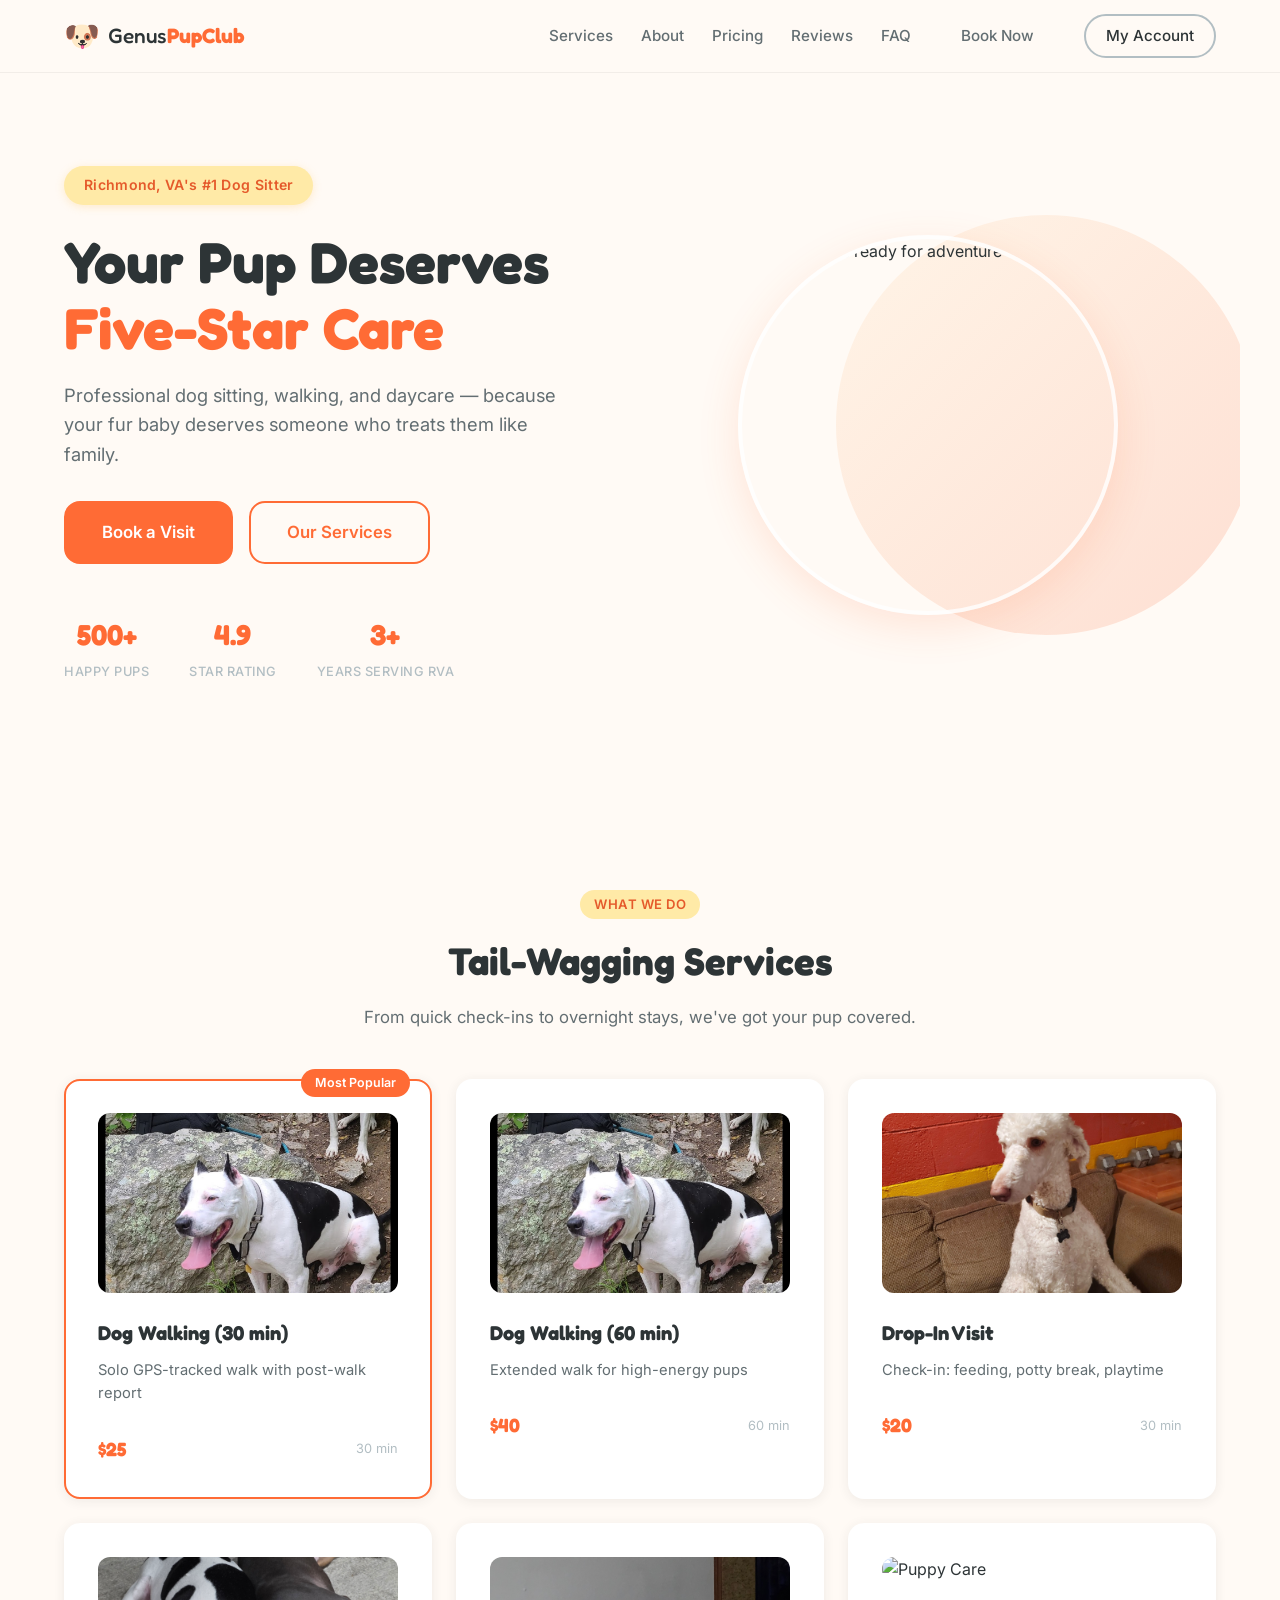
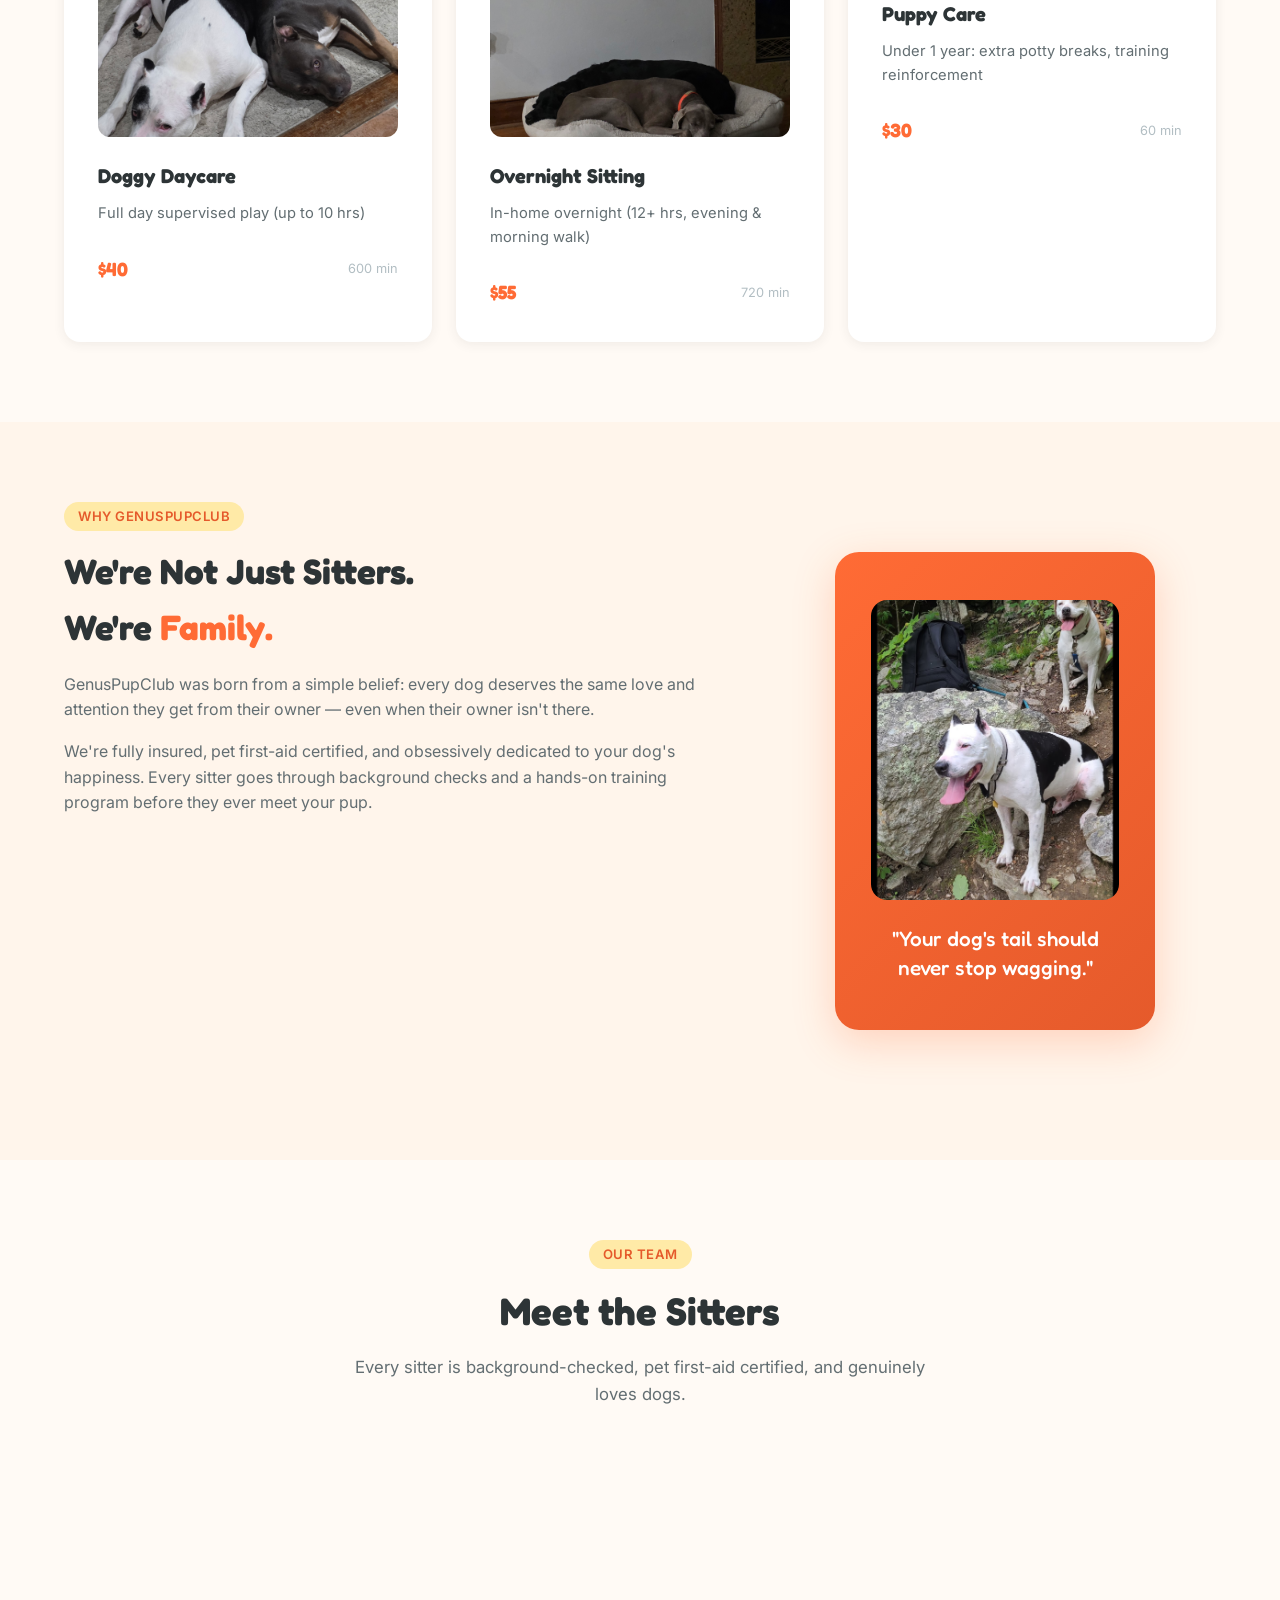
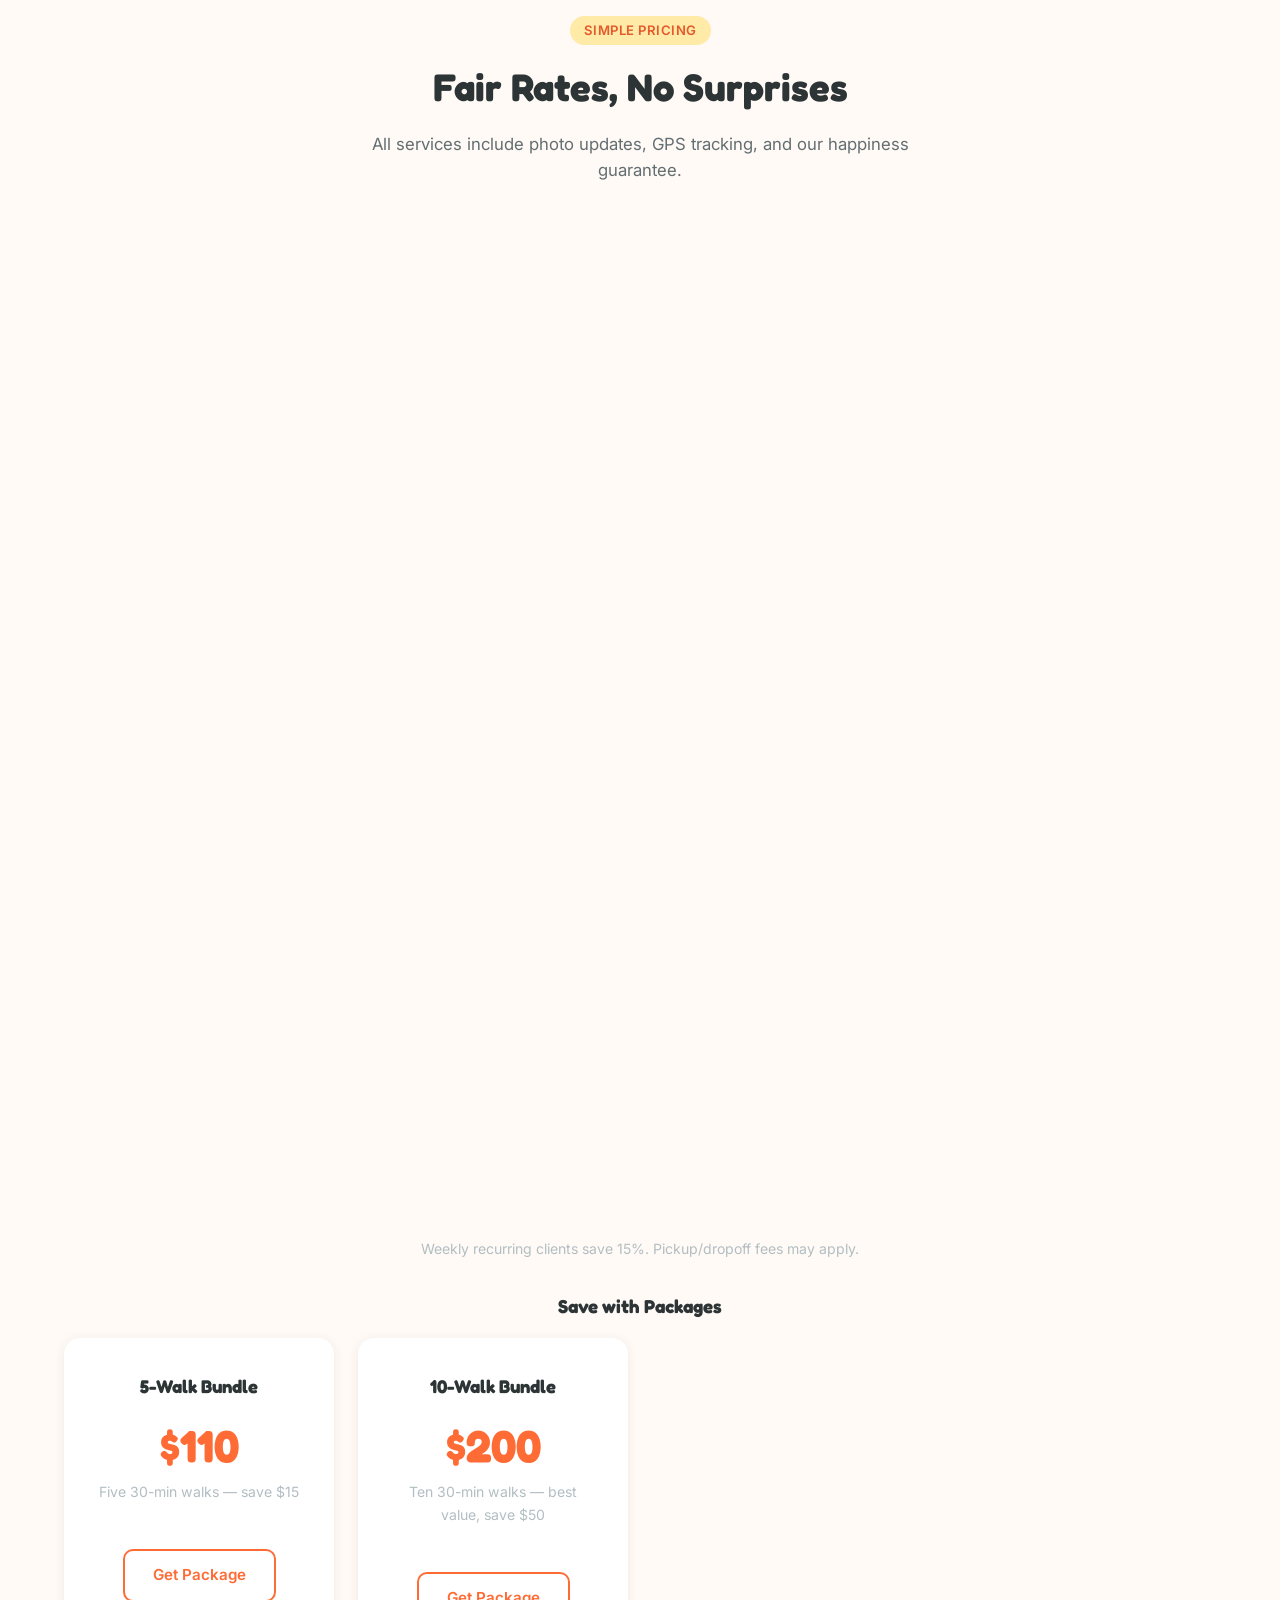
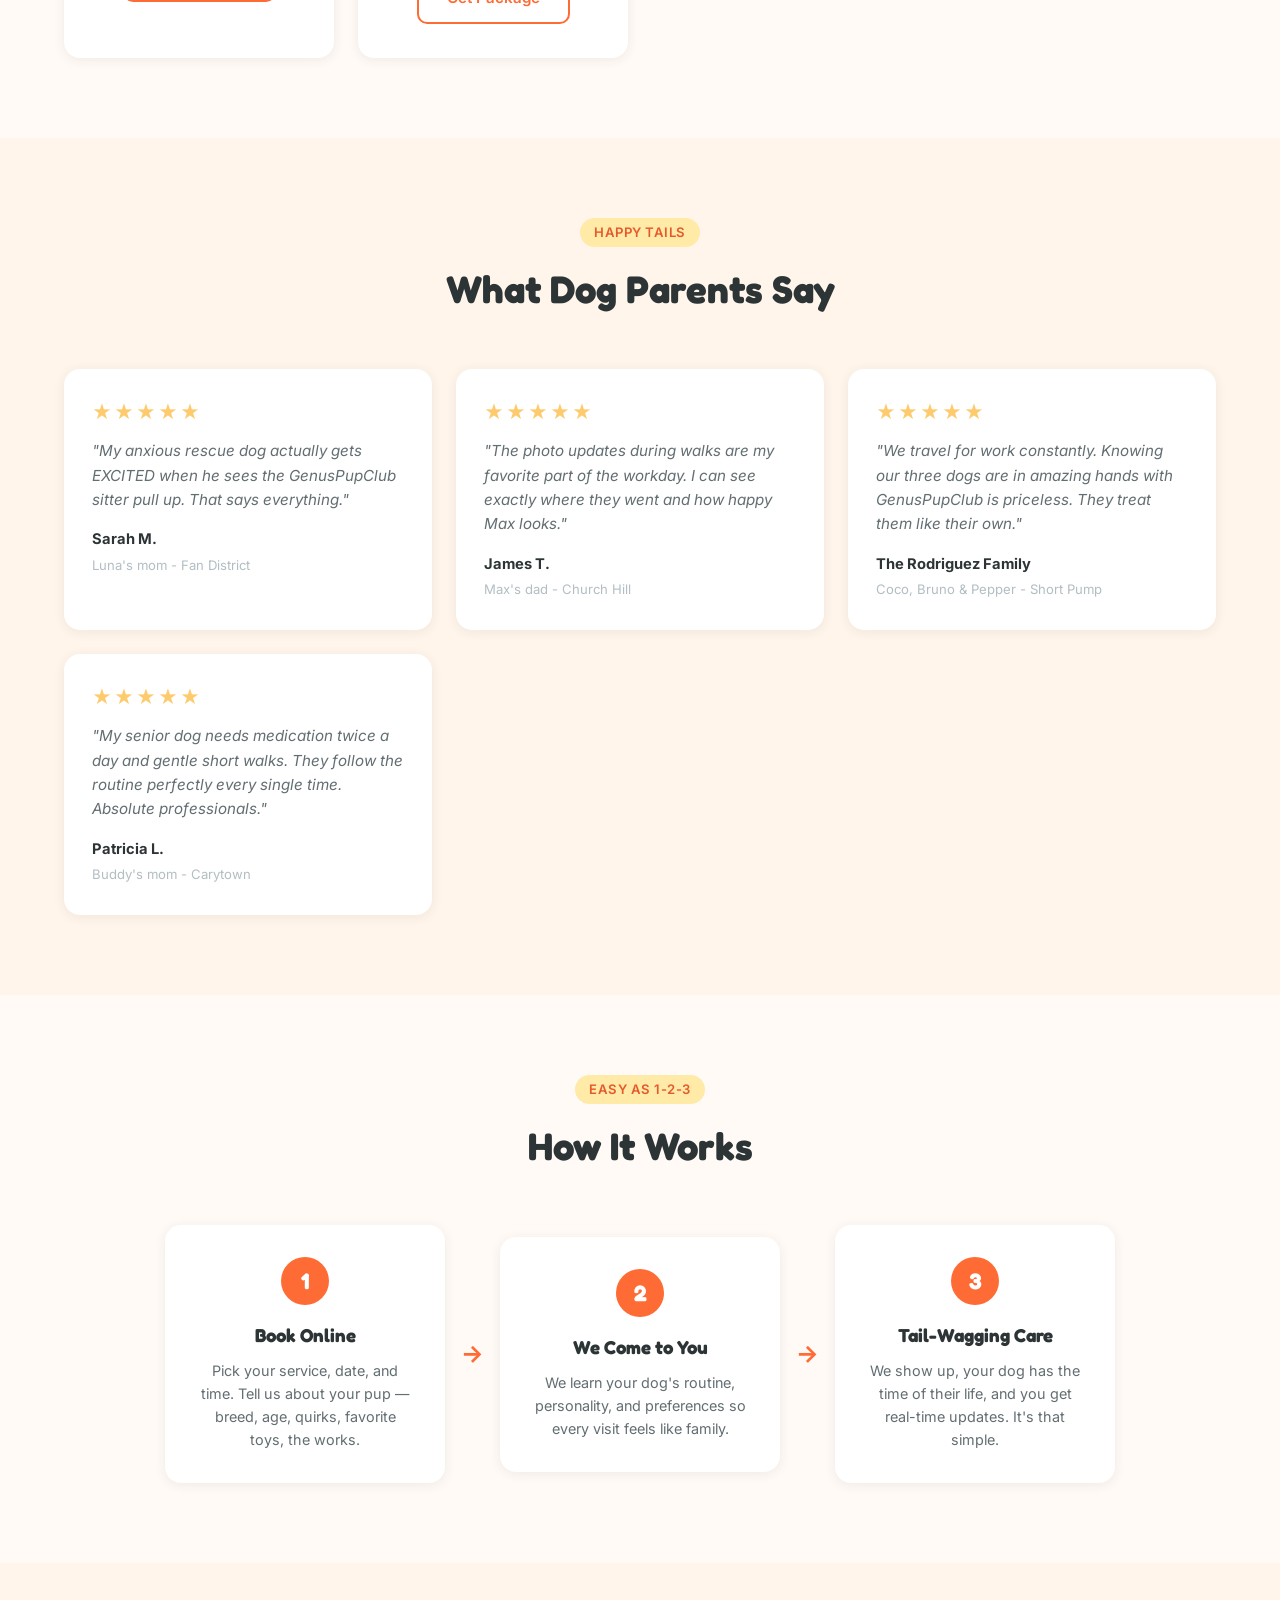
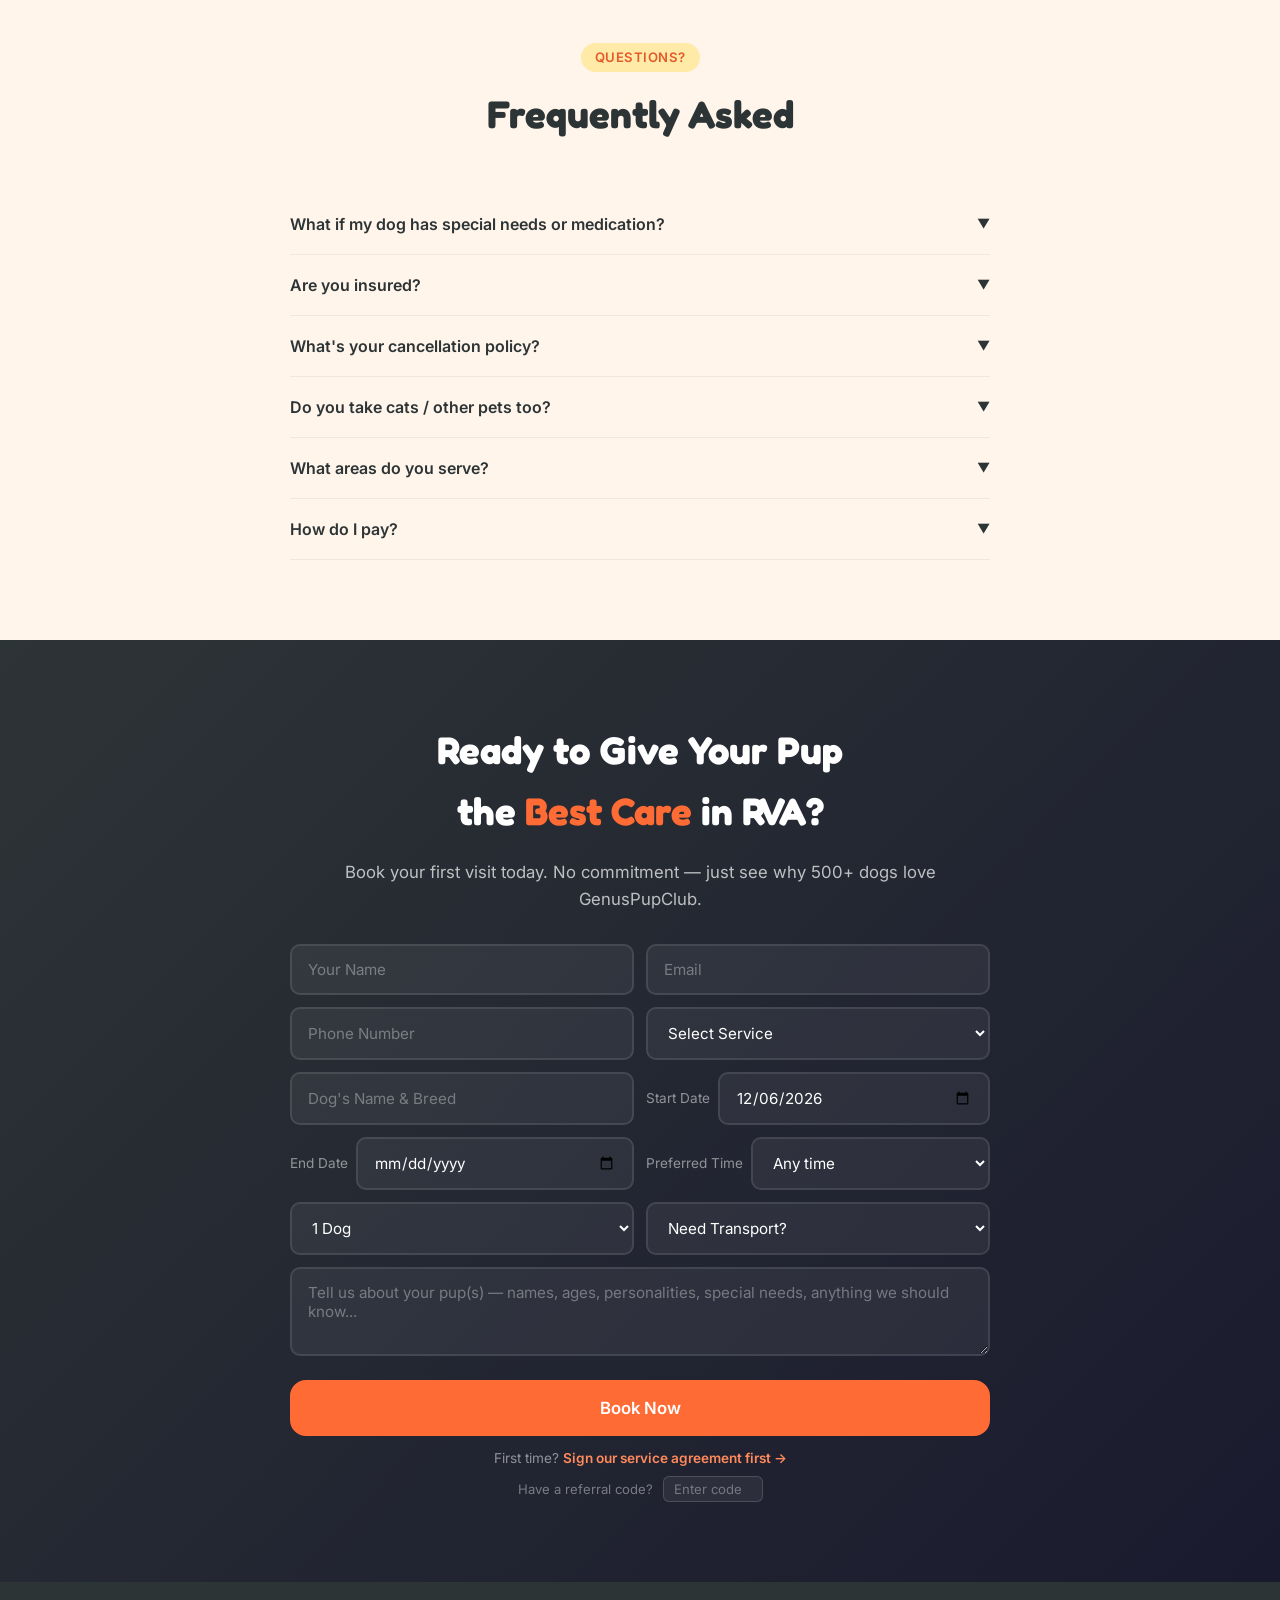
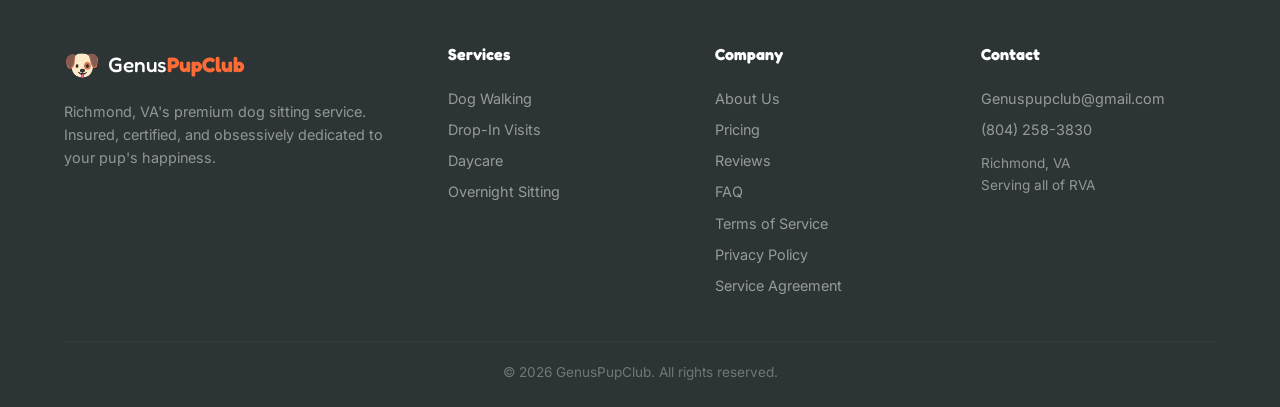
==== commit 68471cec: "feat: Admin Lab — ultra-customizable site control center (7 tabs) Replaces Website Editor with Admin" ====
--- a/index.html
+++ b/index.html
@@ -8,6 +8,13 @@
     <link rel="preconnect" href="https://fonts.gstatic.com" crossorigin>
     <link href="https://fonts.googleapis.com/css2?family=Fredoka:wght@400;500;600;700&family=Inter:wght@400;500;600;700&display=swap" rel="stylesheet">
     <link rel="stylesheet" href="style.css">
+    <link rel="manifest" href="manifest.json">
+    <link rel="icon" type="image/svg+xml" href="icon.svg">
+    <link rel="apple-touch-icon" href="icon.svg">
+    <meta name="theme-color" content="#FF6B35">
+    <meta name="apple-mobile-web-app-capable" content="yes">
+    <meta name="apple-mobile-web-app-status-bar-style" content="black-translucent">
+    <meta name="apple-mobile-web-app-title" content="GenusPupClub">
 </head>
 <body>
 
@@ -417,5 +424,80 @@
     <script src="db.js"></script>
     <script src="notifications.js" defer></script>
     <script src="app.js" defer></script>
+    <script>
+    // Admin Lab Config — apply site-wide settings
+    document.addEventListener('DOMContentLoaded', () => {
+        try {
+            const cfg = JSON.parse(localStorage.getItem('gpc_site_config') || '{}');
+
+            // Theme colors
+            if (cfg.theme) {
+                const r = document.documentElement;
+                if (cfg.theme.primaryColor) r.style.setProperty('--primary', cfg.theme.primaryColor);
+                if (cfg.theme.accentColor) r.style.setProperty('--accent', cfg.theme.accentColor);
+                if (cfg.theme.bgColor) r.style.setProperty('--bg', cfg.theme.bgColor);
+                if (cfg.theme.textColor) r.style.setProperty('--text', cfg.theme.textColor);
+                if (cfg.theme.borderRadius !== undefined) r.style.setProperty('--radius', cfg.theme.borderRadius + 'px');
+                if (cfg.theme.darkMode) {
+                    r.style.setProperty('--bg', '#1a1a2e'); r.style.setProperty('--card', '#16213e');
+                    r.style.setProperty('--text', '#eee'); r.style.setProperty('--text-light', '#bbb');
+                }
+            }
+
+            // Homepage section visibility
+            if (cfg.homepage?.sections) {
+                const map = { hero: '.hero', services: '#services', about: '#about', gallery: '.gallery-section',
+                    pricing: '#pricing', reviews: '#reviews', faq: '#faq', cta: '.cta', footer: 'footer' };
+                Object.entries(cfg.homepage.sections).forEach(([key, visible]) => {
+                    if (!visible && map[key]) {
+                        const el = document.querySelector(map[key]);
+                        if (el) el.style.display = 'none';
+                    }
+                });
+            }
+
+            // Nav toggles
+            if (cfg.homepage) {
+                if (cfg.homepage.showNav === false) { const nav = document.getElementById('nav'); if (nav) nav.style.display = 'none'; }
+                if (cfg.homepage.showLoginButton === false) { document.querySelectorAll('a[href="login.html"]').forEach(a => a.style.display = 'none'); }
+                if (cfg.homepage.showBookNowButton === false) { document.querySelectorAll('a[href="#book"]').forEach(a => a.style.display = 'none'); }
+                if (cfg.homepage.stickyNav === false) { const nav = document.getElementById('nav'); if (nav) nav.style.position = 'relative'; }
+            }
+
+            // Gamification cursors
+            if (cfg.gamification?.cursorStyle && cfg.gamification.cursorStyle !== 'default') {
+                const cursors = {
+                    paw: "data:image/svg+xml,<svg xmlns='http://www.w3.org/2000/svg' width='32' height='32' viewBox='0 0 32 32'><text y='28' font-size='28'>🐾</text></svg>",
+                    bone: "data:image/svg+xml,<svg xmlns='http://www.w3.org/2000/svg' width='32' height='32' viewBox='0 0 32 32'><text y='28' font-size='28'>🦴</text></svg>",
+                    tennis: "data:image/svg+xml,<svg xmlns='http://www.w3.org/2000/svg' width='32' height='32' viewBox='0 0 32 32'><text y='28' font-size='28'>🎾</text></svg>",
+                    heart: "data:image/svg+xml,<svg xmlns='http://www.w3.org/2000/svg' width='32' height='32' viewBox='0 0 32 32'><text y='28' font-size='28'>💛</text></svg>"
+                };
+                if (cursors[cfg.gamification.cursorStyle]) document.body.style.cursor = `url("${cursors[cfg.gamification.cursorStyle]}") 4 4, auto`;
+            }
+
+            // Confetti on booking
+            if (cfg.gamification?.confettiOnBooking) {
+                window.GPC_CONFETTI = () => {
+                    const colors = ['#FF6B35','#00B894','#FDCB6E','#74B9FF','#A29BFE','#E17055'];
+                    for (let i = 0; i < 60; i++) {
+                        const p = document.createElement('div');
+                        p.style.cssText = `position:fixed;top:-10px;left:${Math.random()*100}%;width:${6+Math.random()*6}px;height:${6+Math.random()*6}px;background:${colors[Math.floor(Math.random()*colors.length)]};border-radius:${Math.random()>.5?'50%':'2px'};z-index:99999;pointer-events:none;animation:confettiFall ${1.5+Math.random()*2}s ease-out forwards`;
+                        document.body.appendChild(p);
+                        setTimeout(() => p.remove(), 4000);
+                    }
+                };
+                if (!document.getElementById('confetti-style')) {
+                    const s = document.createElement('style'); s.id = 'confetti-style';
+                    s.textContent = '@keyframes confettiFall{0%{transform:translateY(0) rotate(0);opacity:1}100%{transform:translateY(100vh) rotate(720deg);opacity:0}}';
+                    document.head.appendChild(s);
+                }
+            }
+
+            // Custom CSS/JS
+            if (cfg.advanced?.customCSS) { const s = document.createElement('style'); s.textContent = cfg.advanced.customCSS; document.head.appendChild(s); }
+            if (cfg.advanced?.customJS) { try { new Function(cfg.advanced.customJS)(); } catch(e) { console.warn('Custom JS error:', e); } }
+        } catch (e) { console.warn('Admin Lab config error:', e); }
+    });
+    </script>
 </body>
 </html>
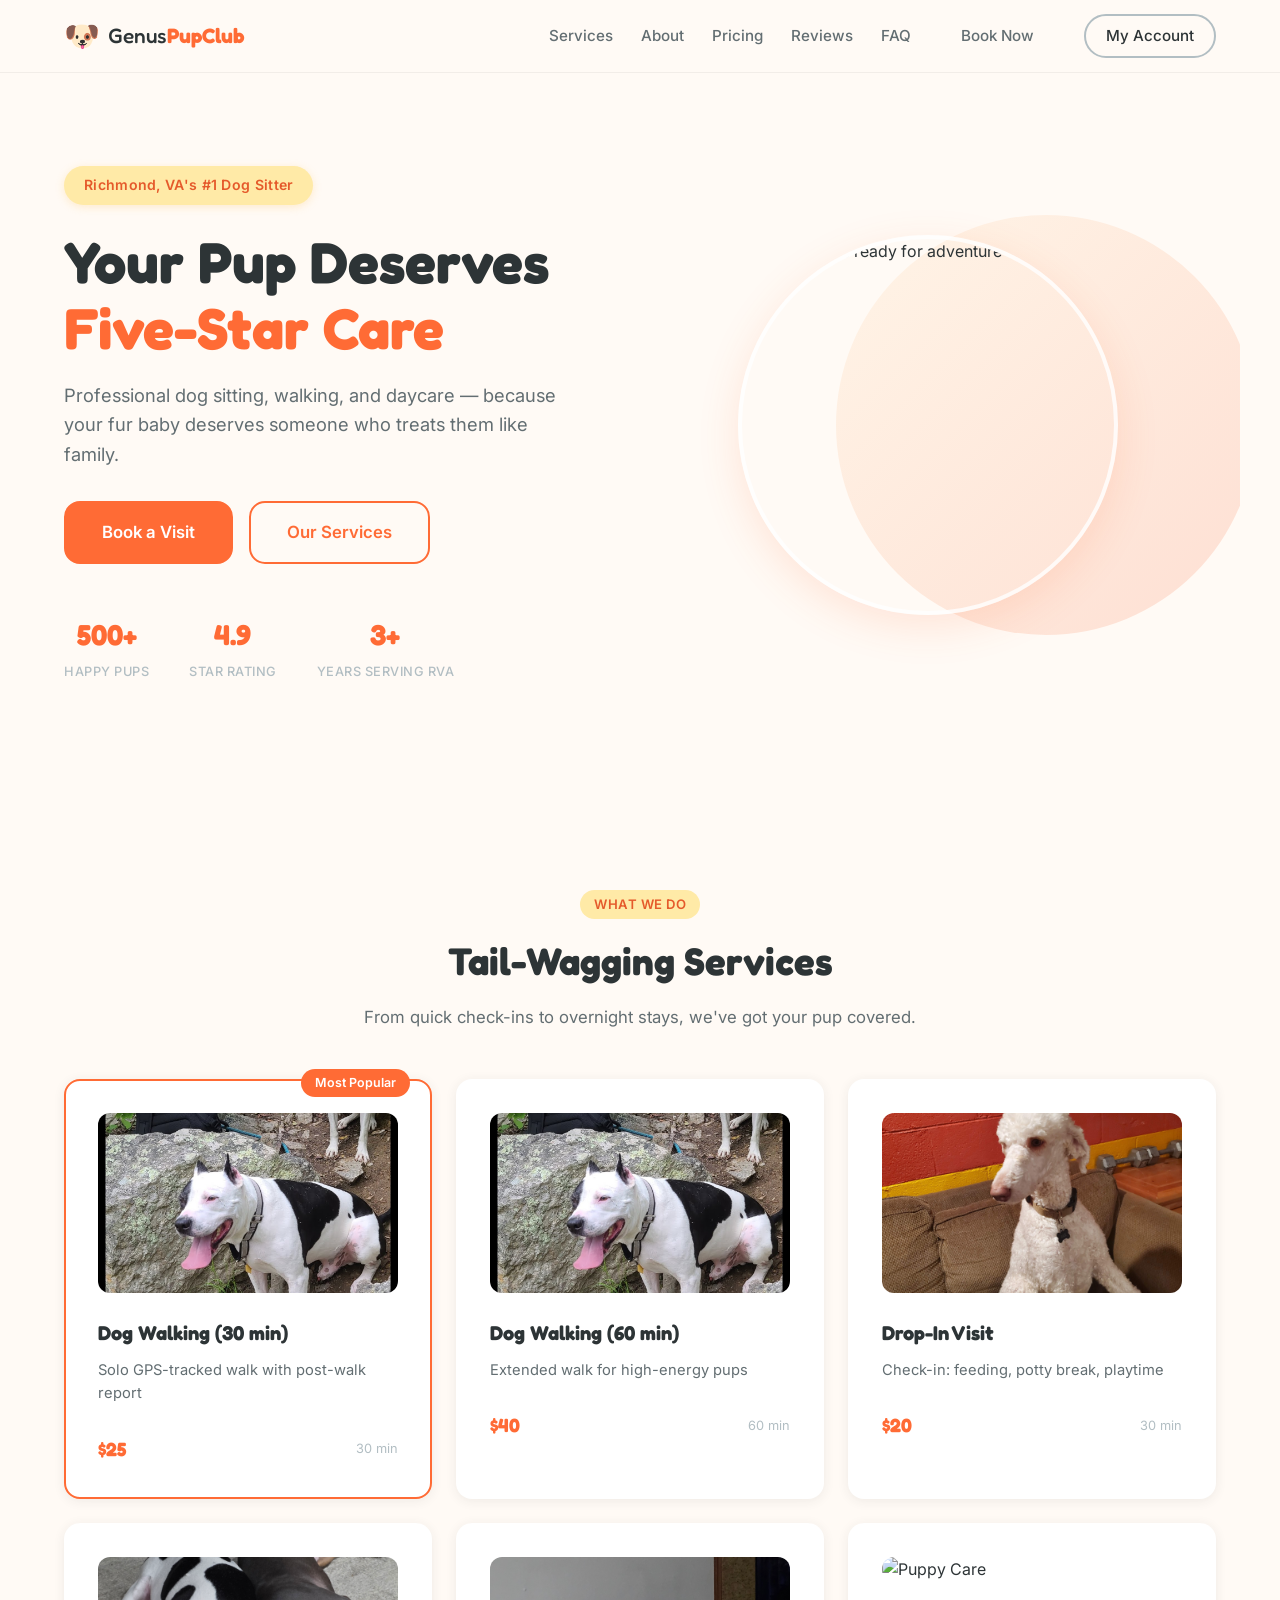
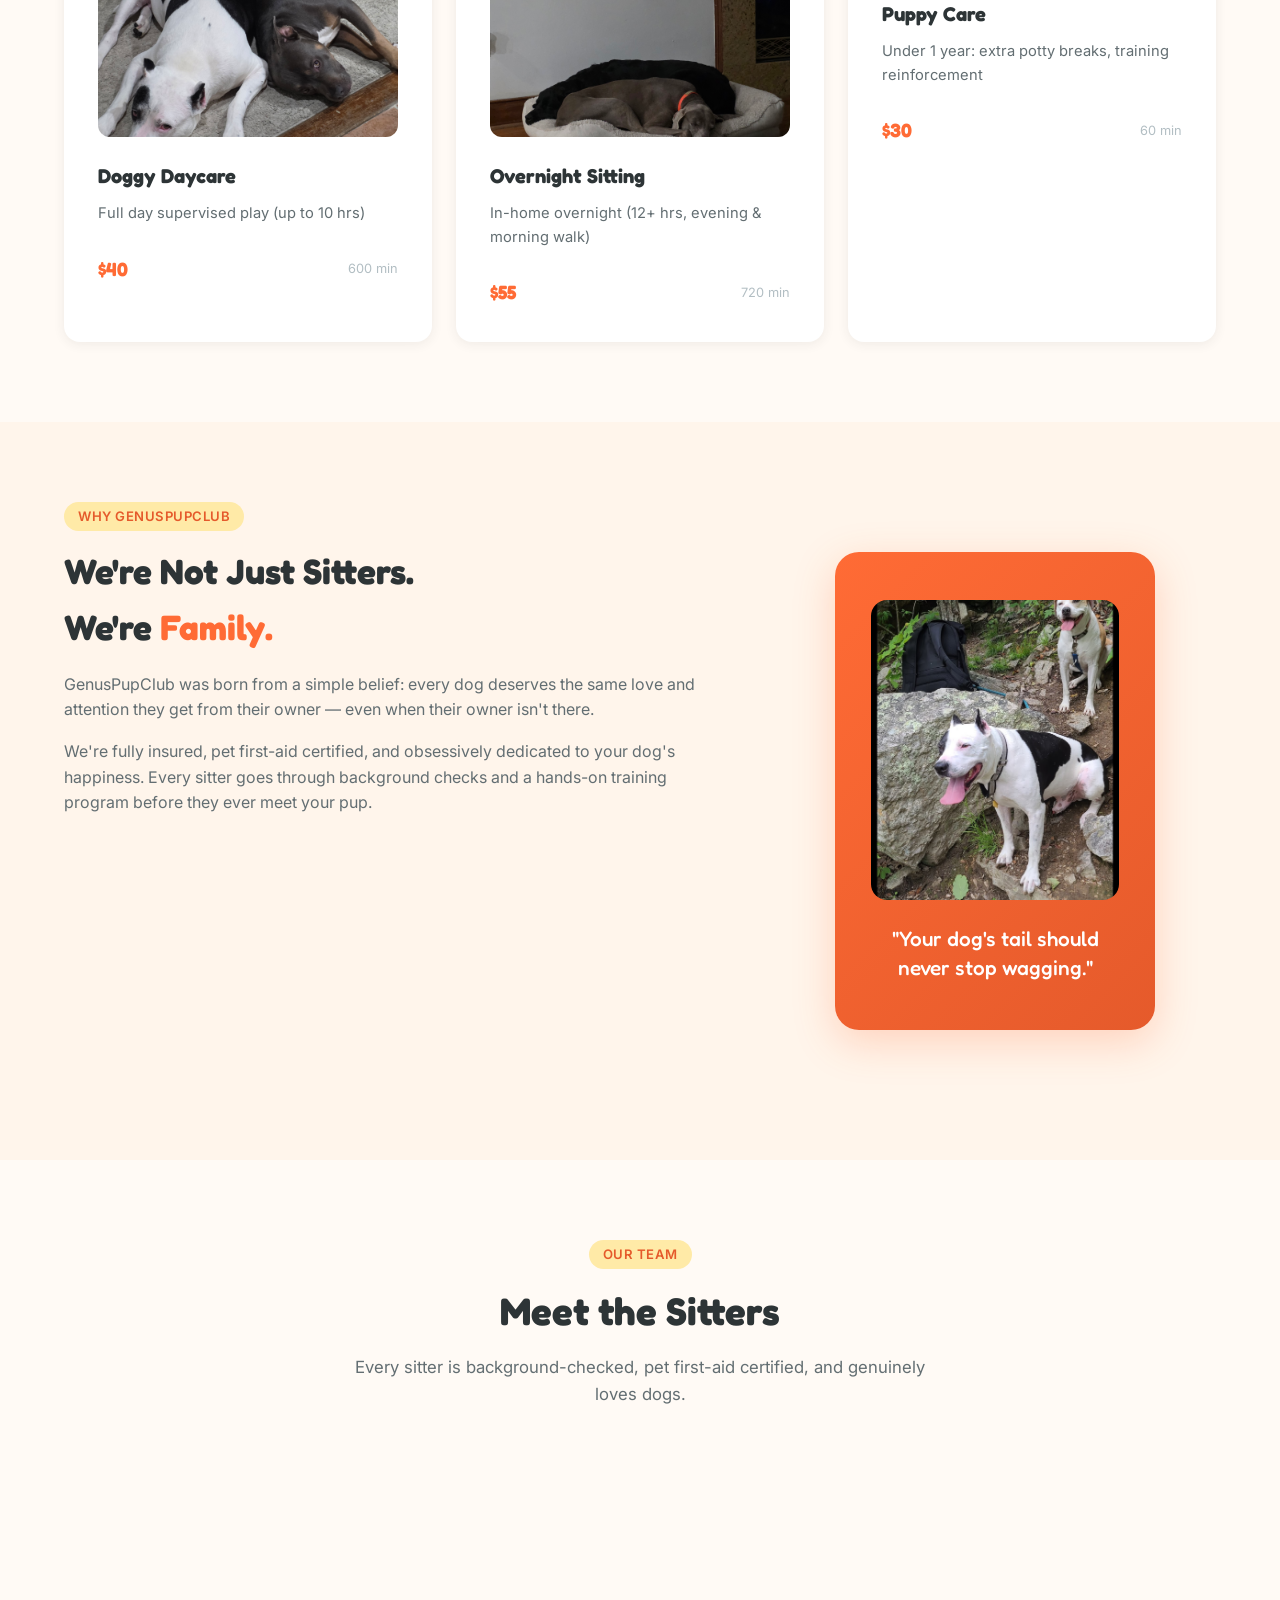
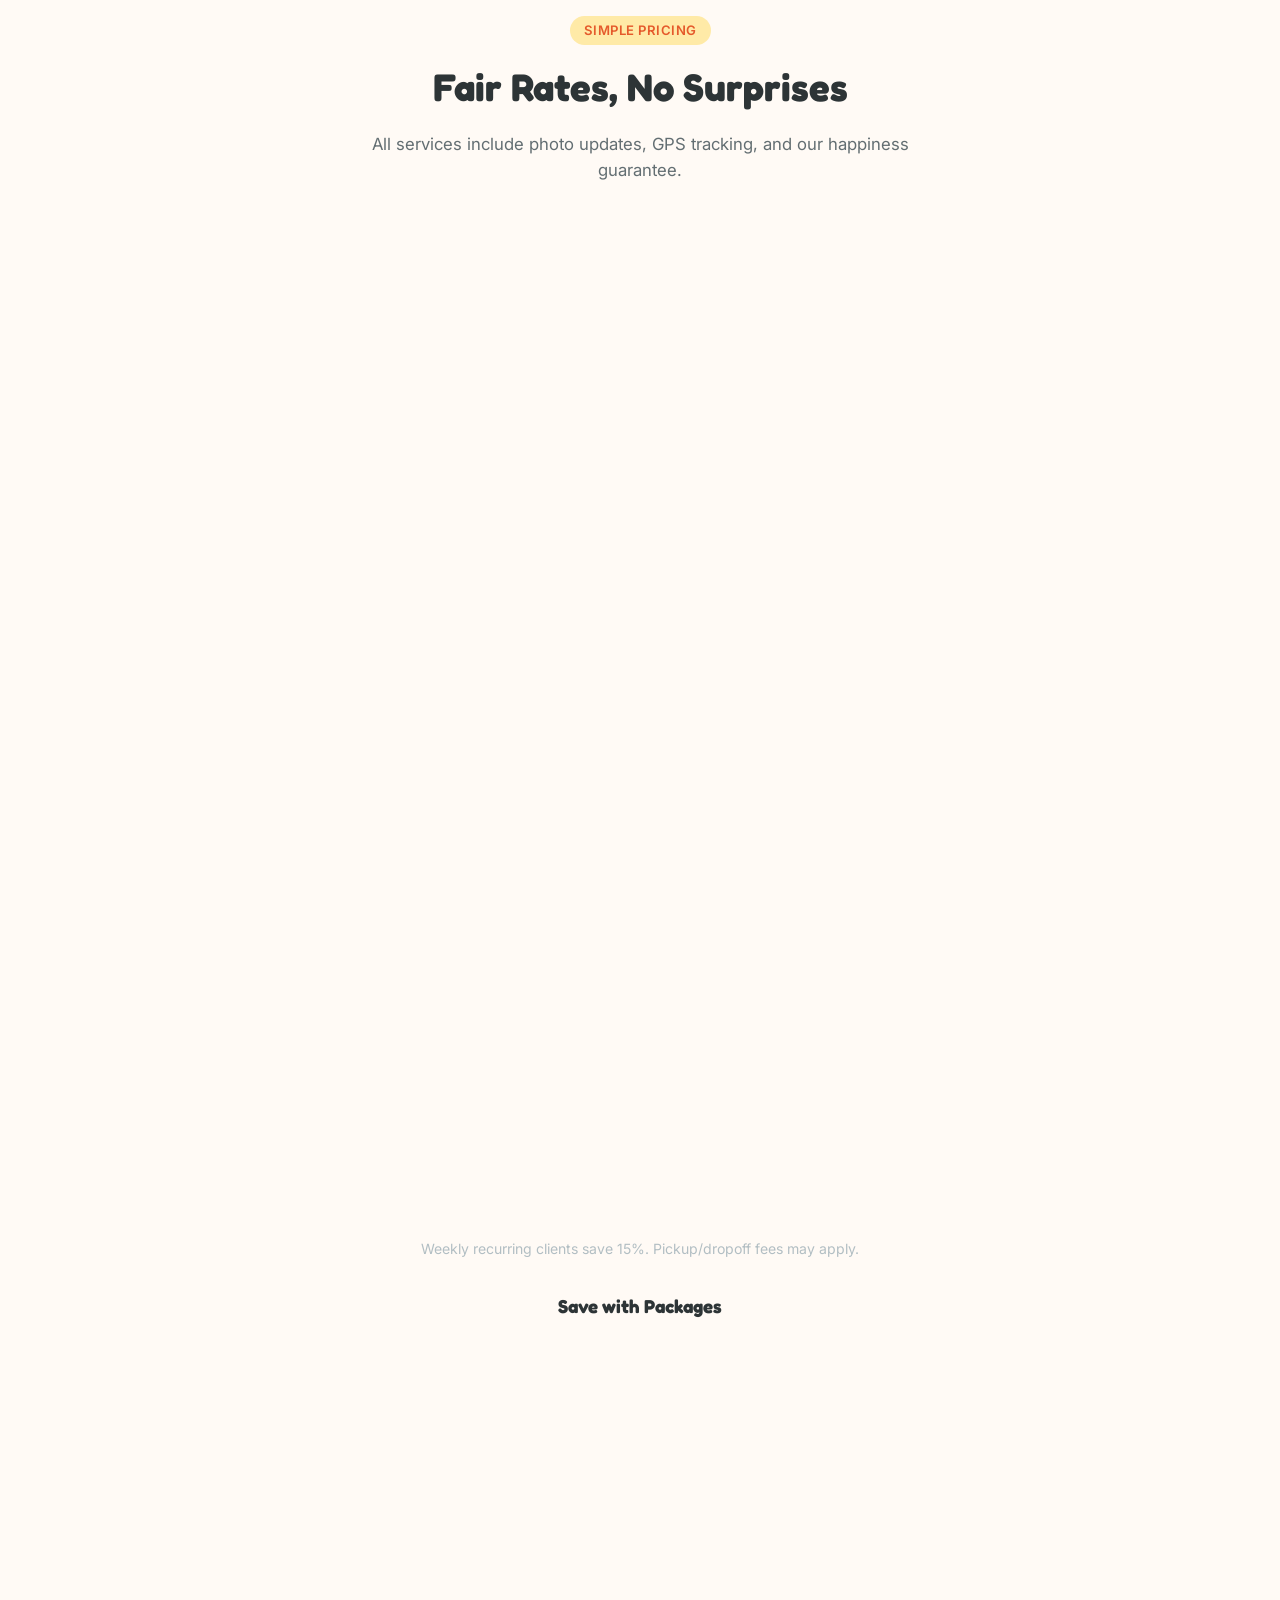
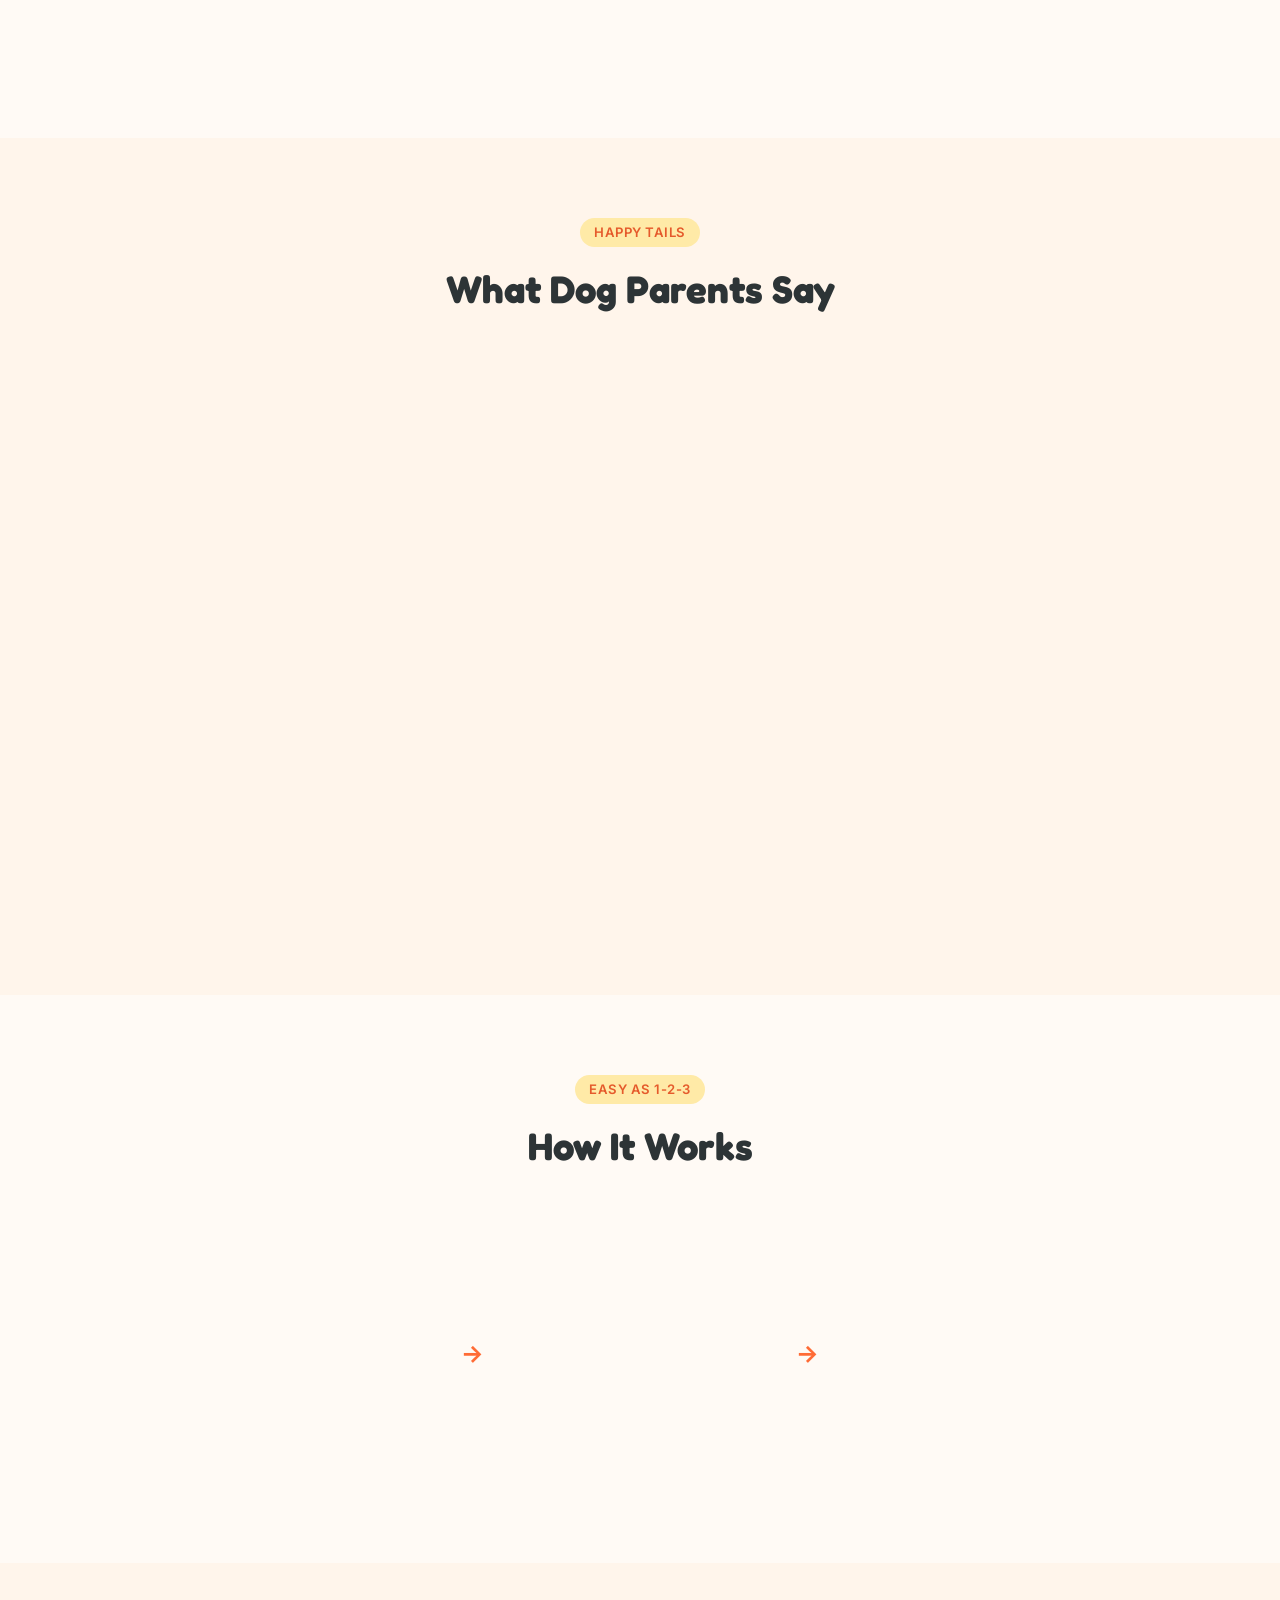
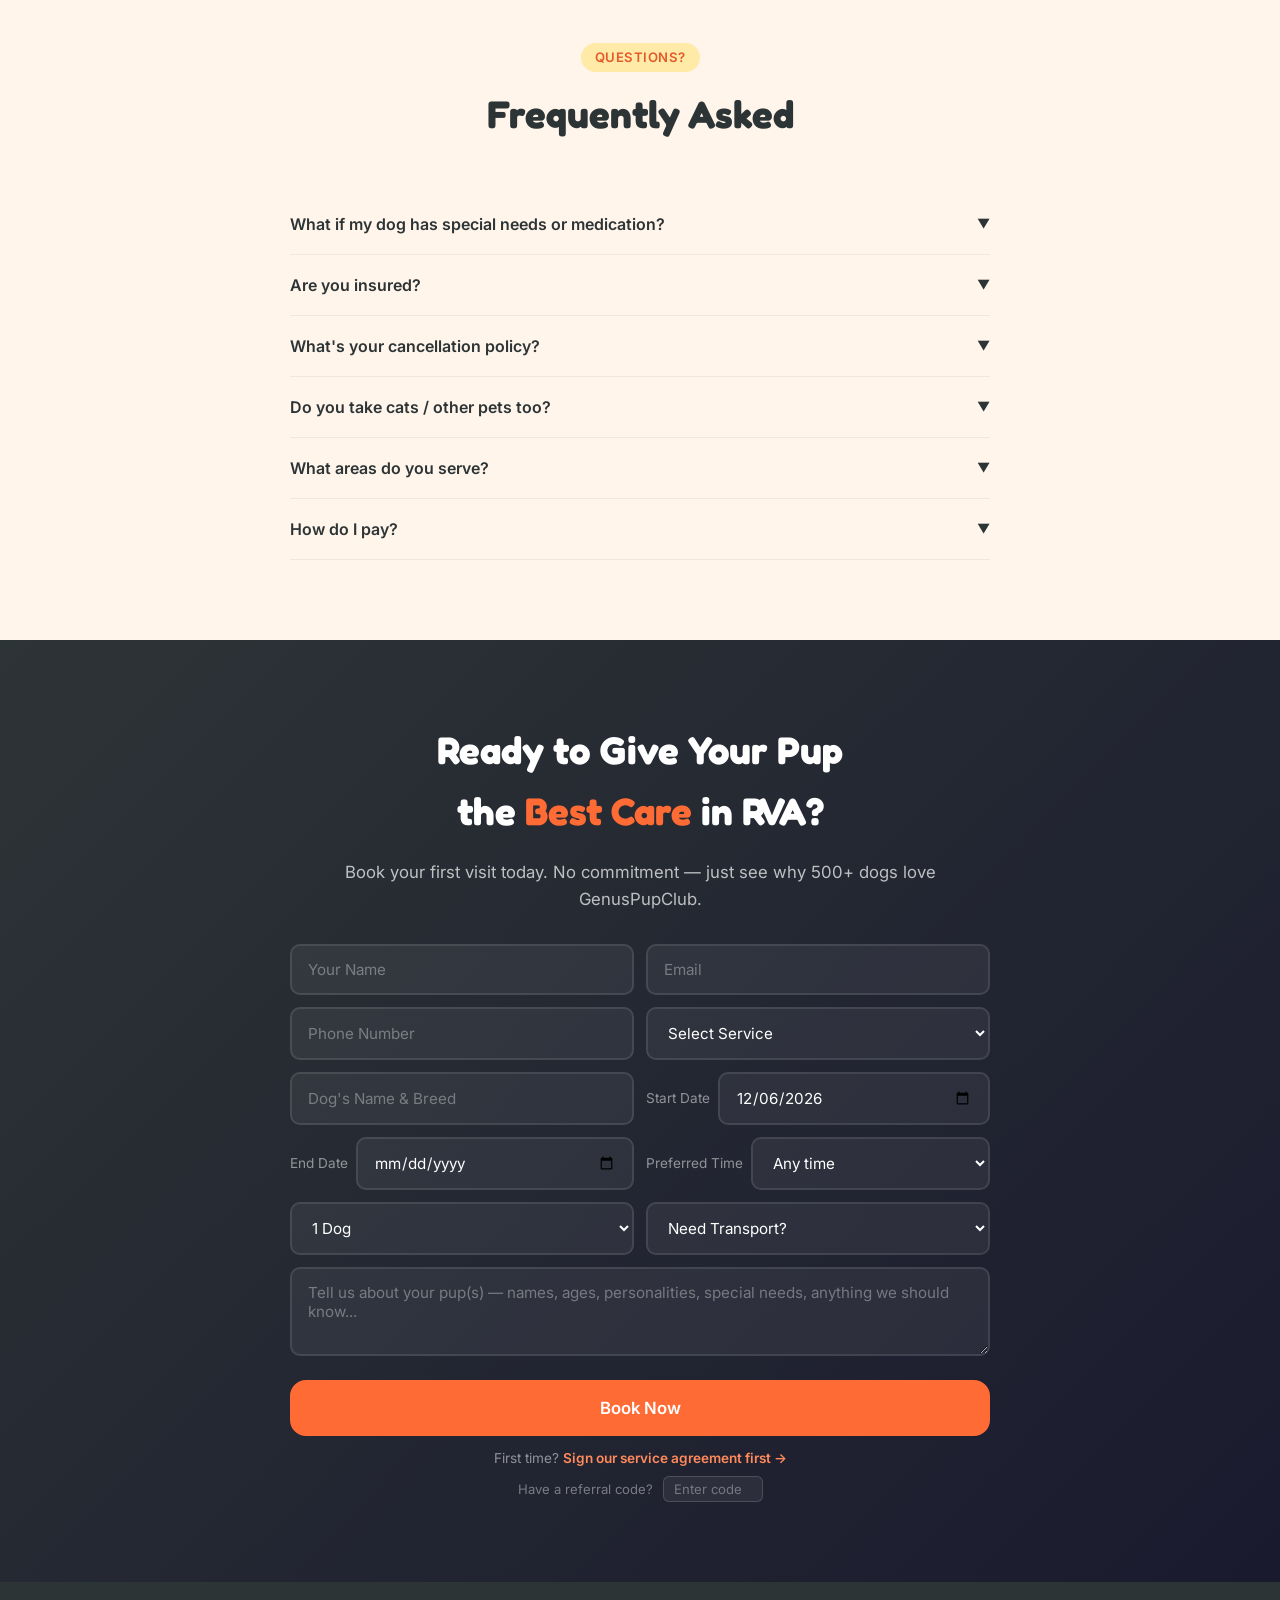
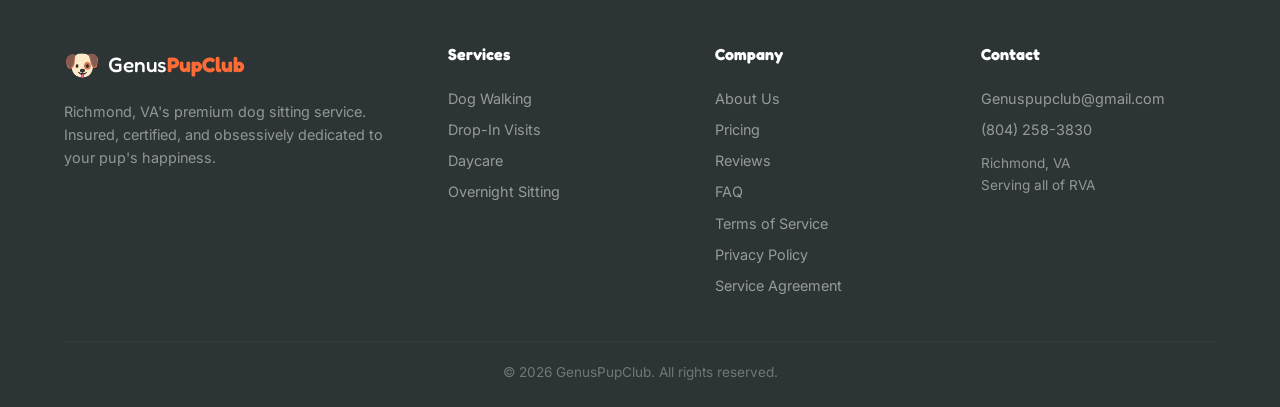
==== commit ac30d60f: "fix: audit bugs + automation tab + client suggestion box Bug fixes: - CRITICAL: remove duplicate con" ====
--- a/index.html
+++ b/index.html
@@ -439,15 +439,17 @@
                 if (cfg.theme.textColor) r.style.setProperty('--text', cfg.theme.textColor);
                 if (cfg.theme.borderRadius !== undefined) r.style.setProperty('--radius', cfg.theme.borderRadius + 'px');
                 if (cfg.theme.darkMode) {
-                    r.style.setProperty('--bg', '#1a1a2e'); r.style.setProperty('--card', '#16213e');
+                    r.style.setProperty('--bg', '#1a1a2e'); r.style.setProperty('--card-bg', '#16213e');
                     r.style.setProperty('--text', '#eee'); r.style.setProperty('--text-light', '#bbb');
+                    r.style.setProperty('--text-muted', '#888'); r.style.setProperty('--border', '#2a2a4a');
+                    document.body.style.background = '#1a1a2e'; document.body.style.color = '#eee';
                 }
             }
 
             // Homepage section visibility
             if (cfg.homepage?.sections) {
-                const map = { hero: '.hero', services: '#services', about: '#about', gallery: '.gallery-section',
-                    pricing: '#pricing', reviews: '#reviews', faq: '#faq', cta: '.cta', footer: 'footer' };
+                const map = { hero: '.hero', services: '#services', about: '#about',
+                    pricing: '#pricing', reviews: '#reviews', faq: '#faq', cta: '#book', footer: 'footer' };
                 Object.entries(cfg.homepage.sections).forEach(([key, visible]) => {
                     if (!visible && map[key]) {
                         const el = document.querySelector(map[key]);
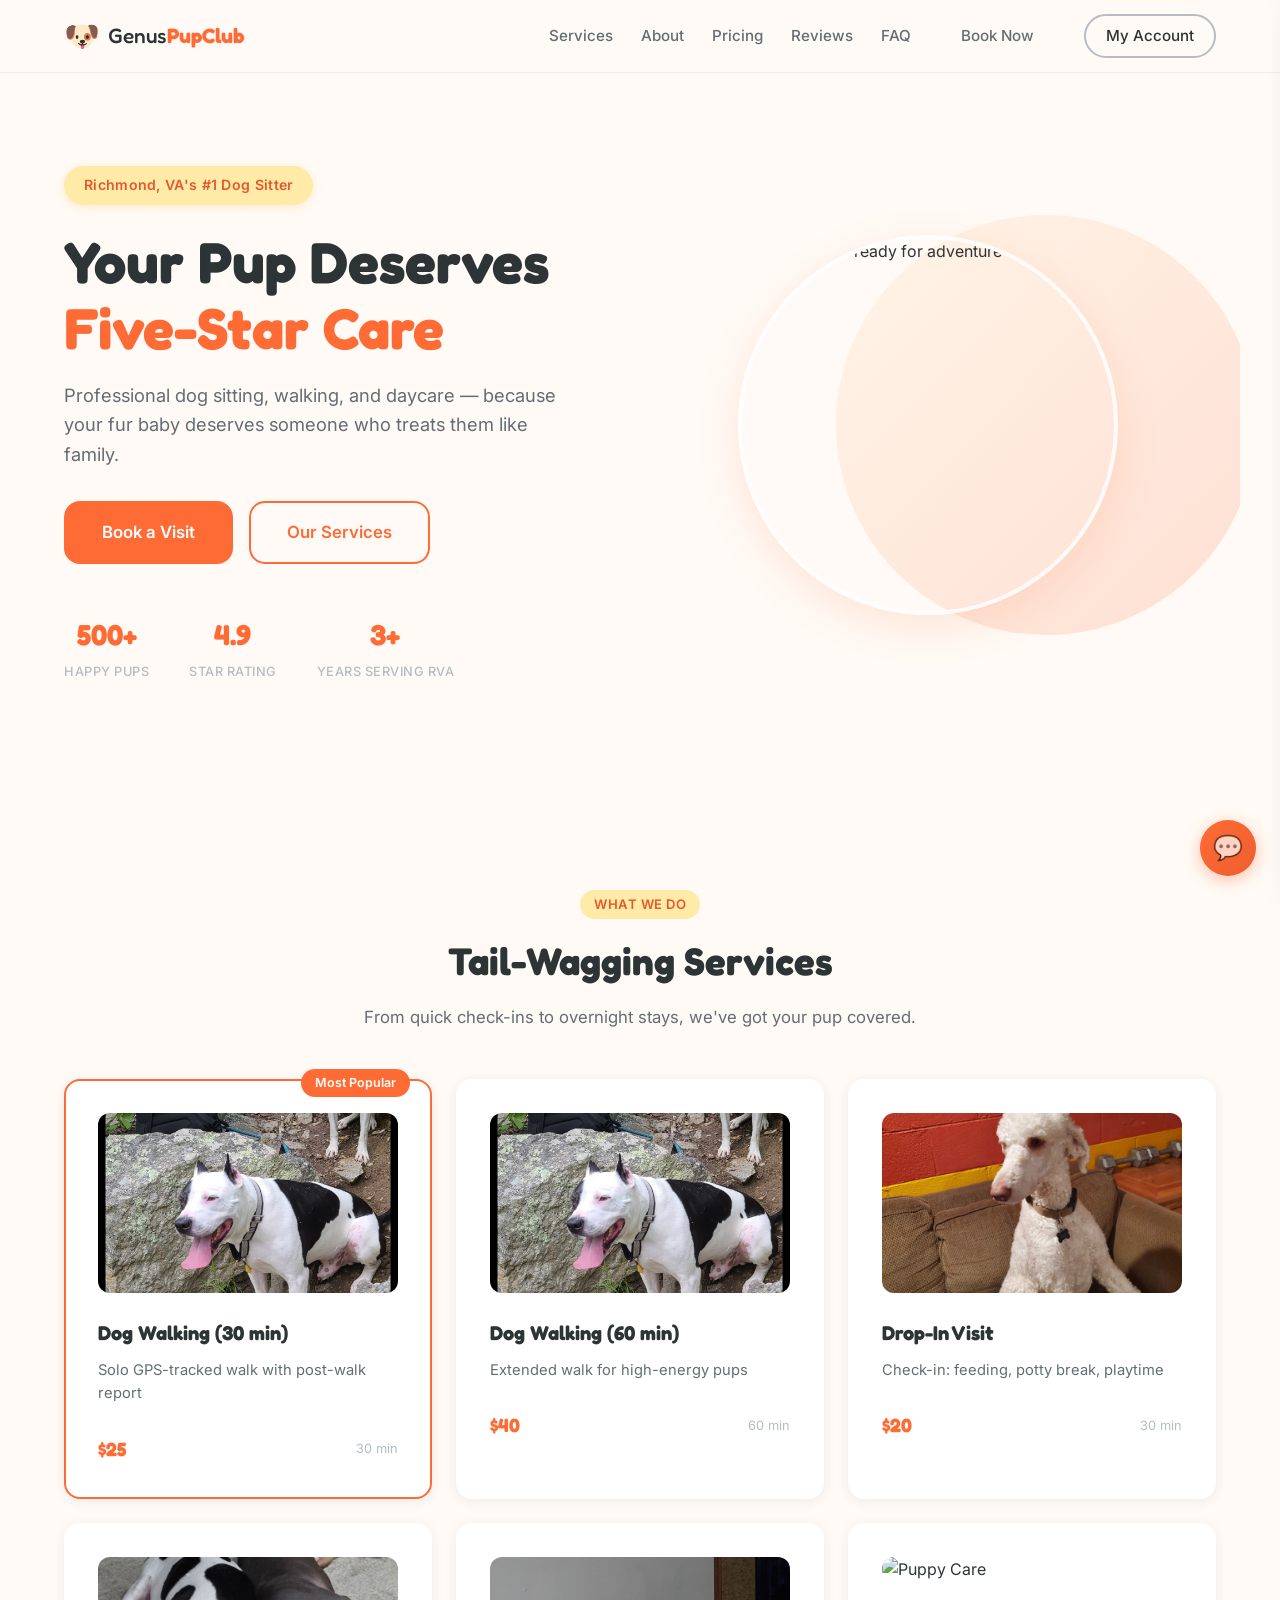
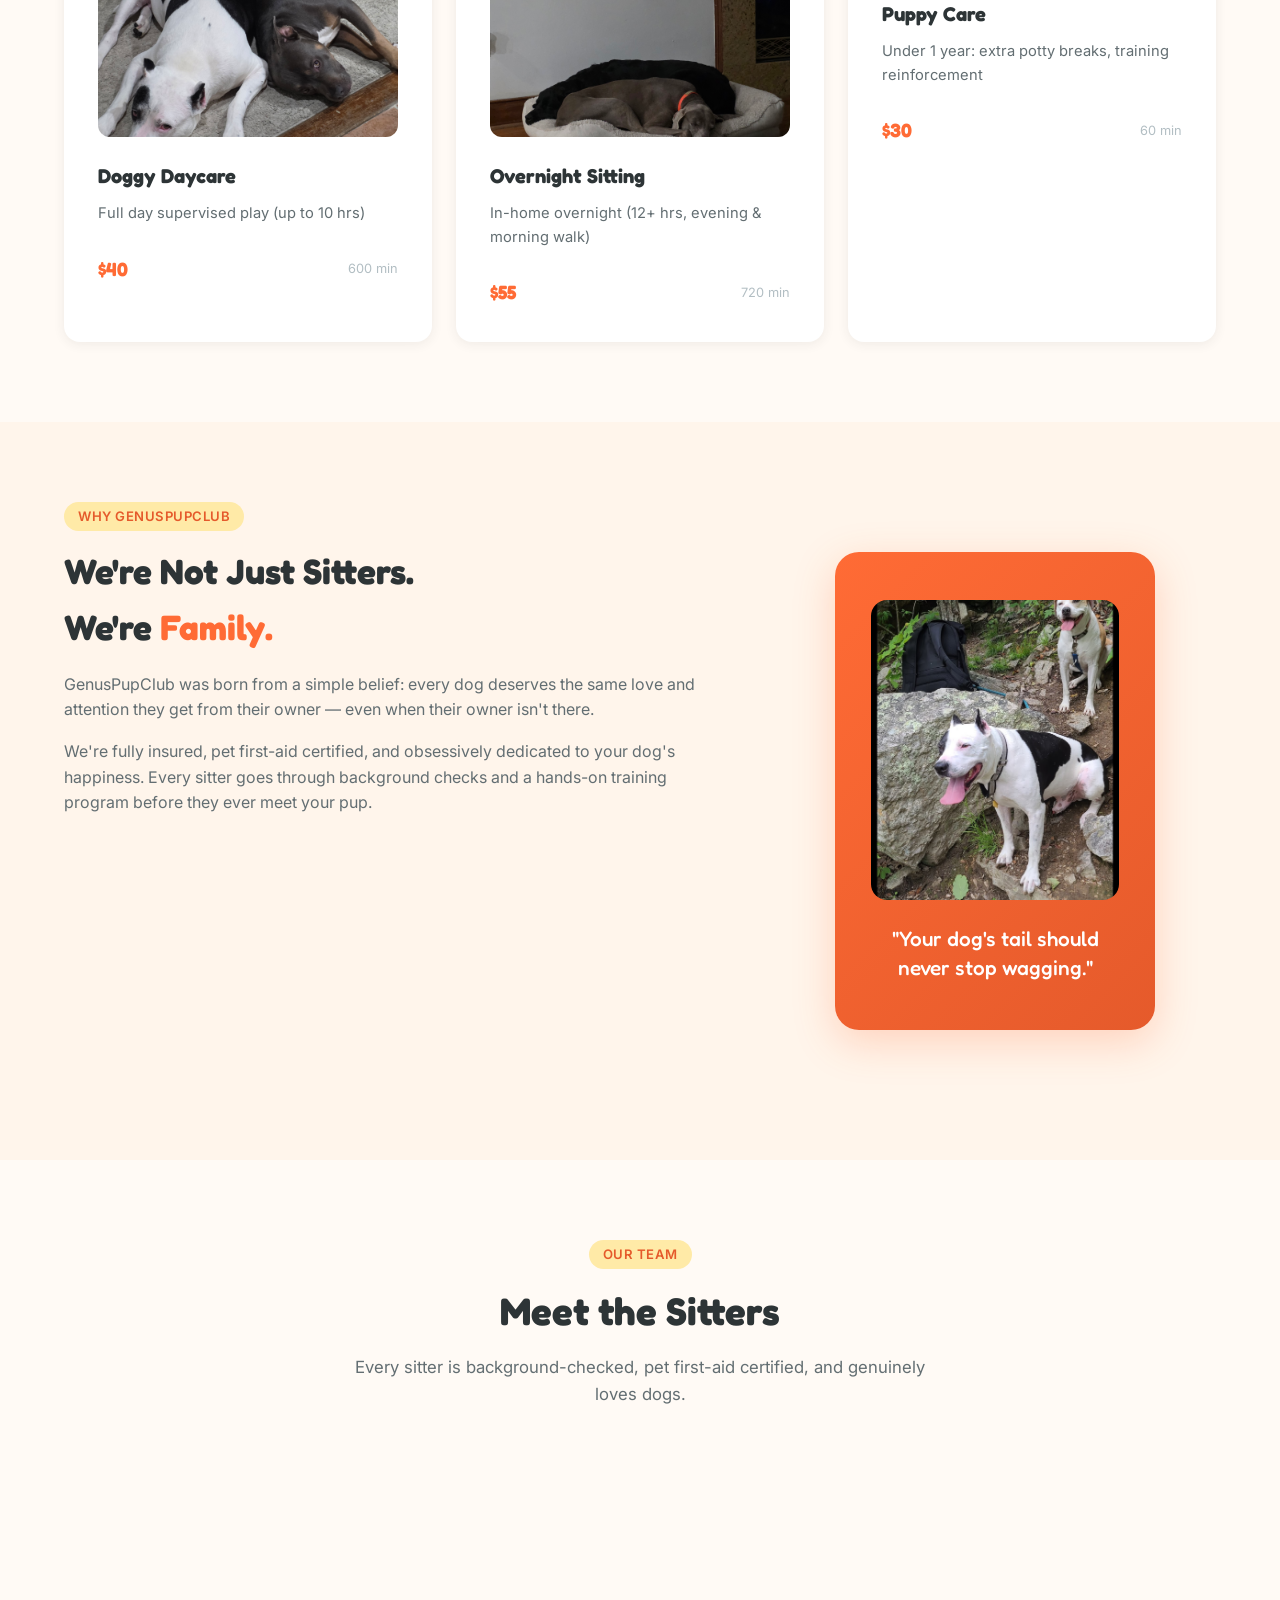
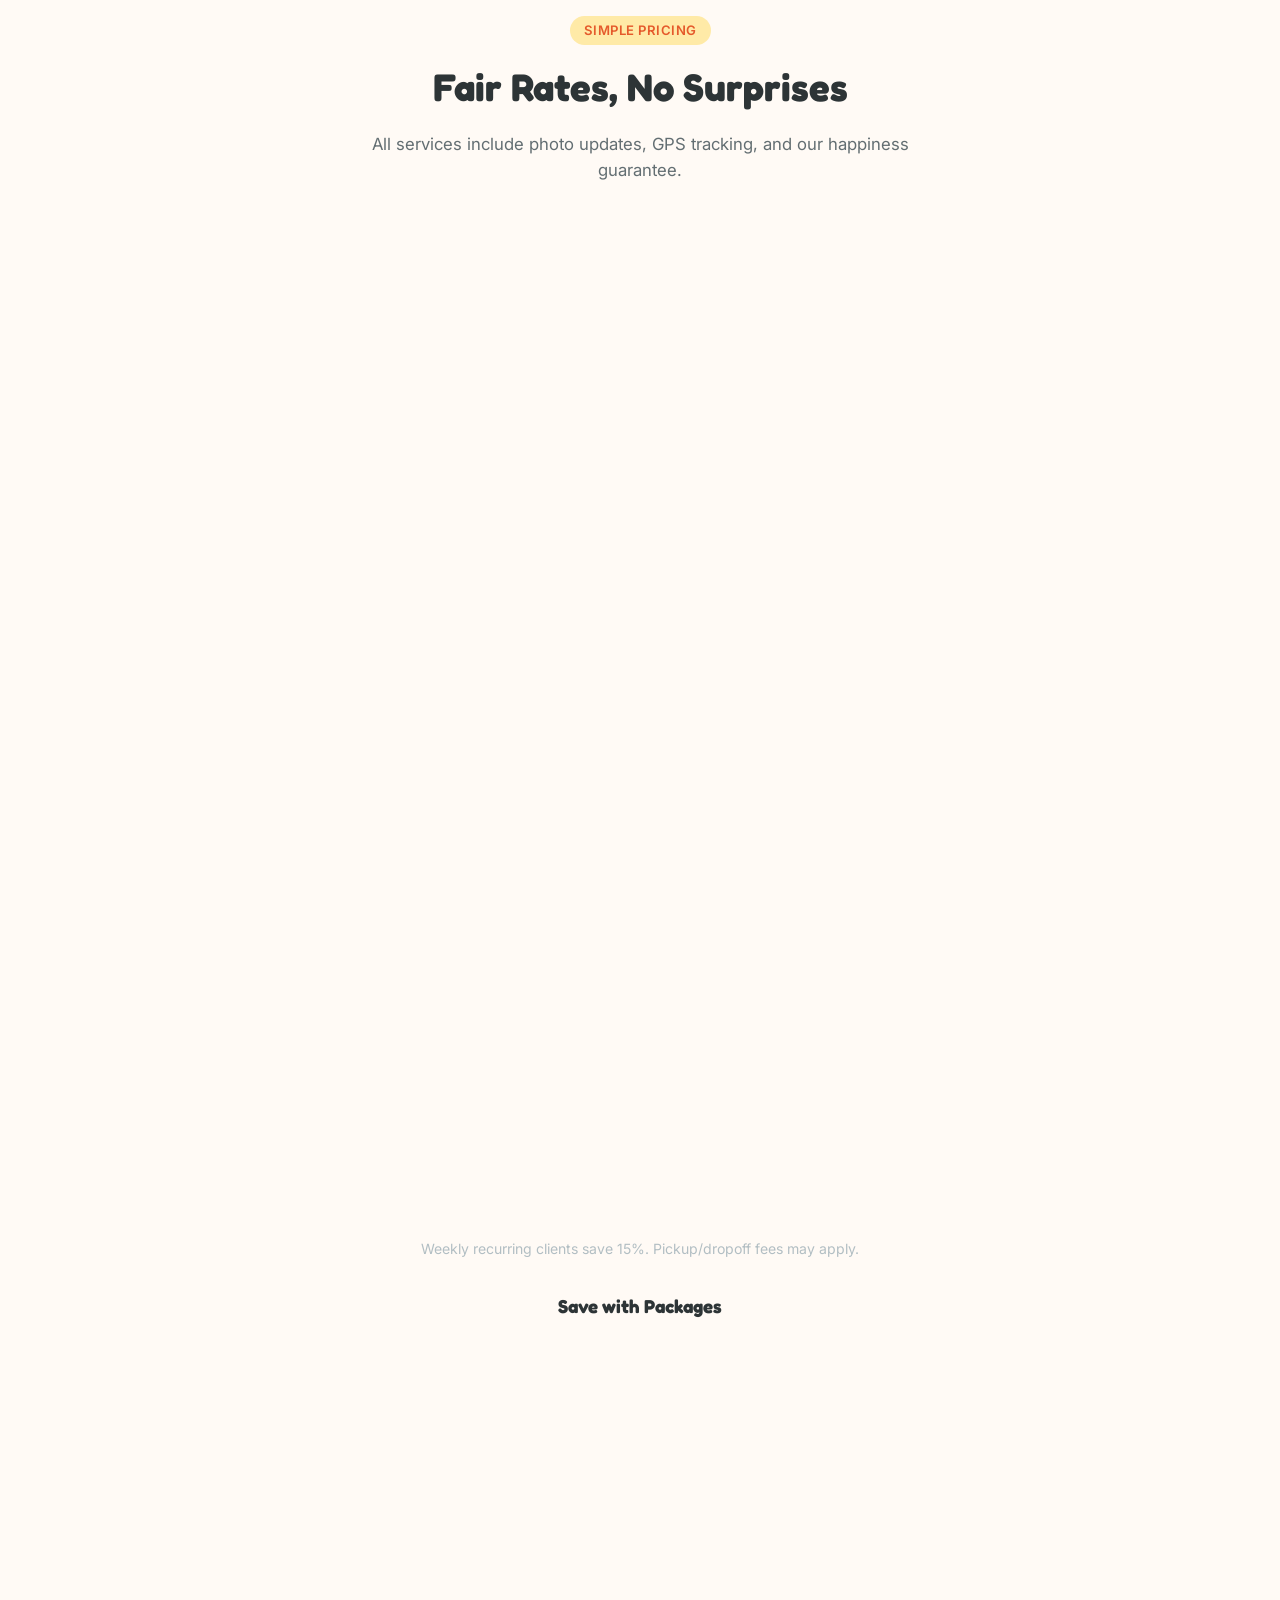
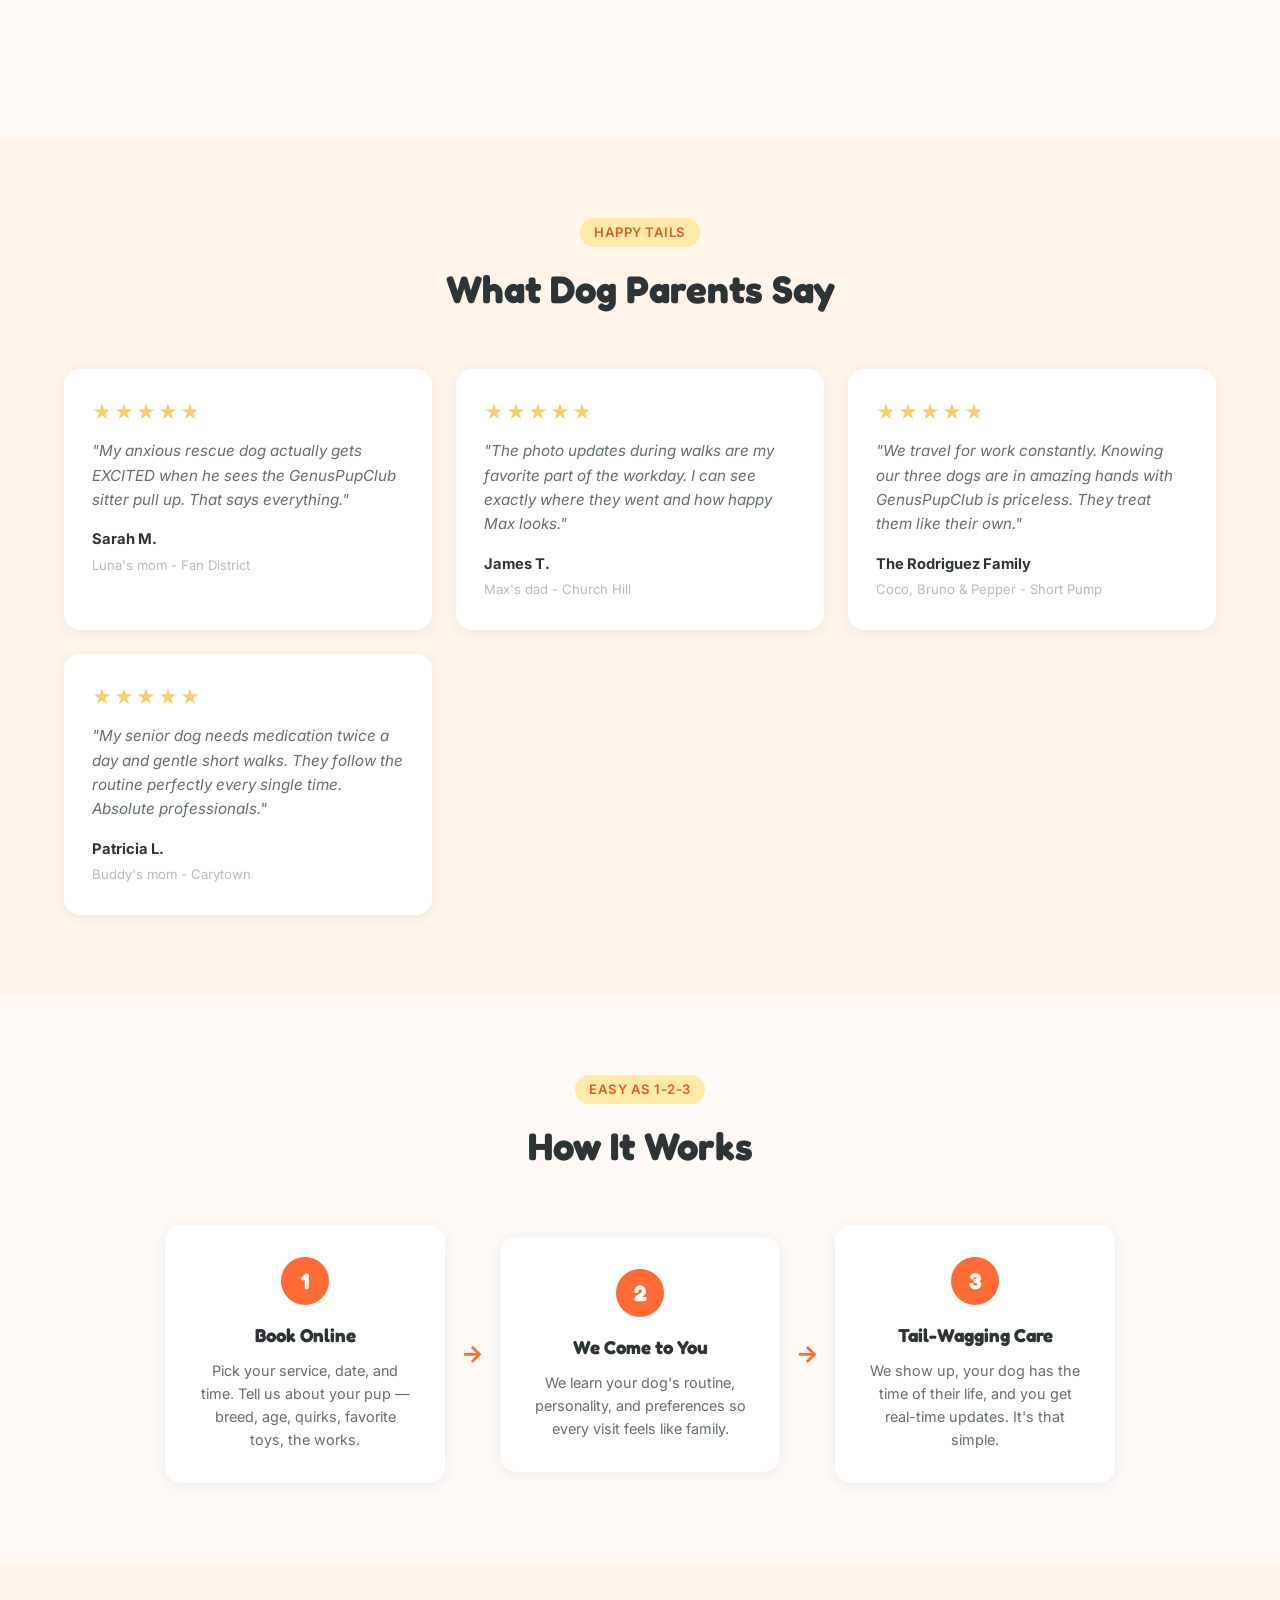
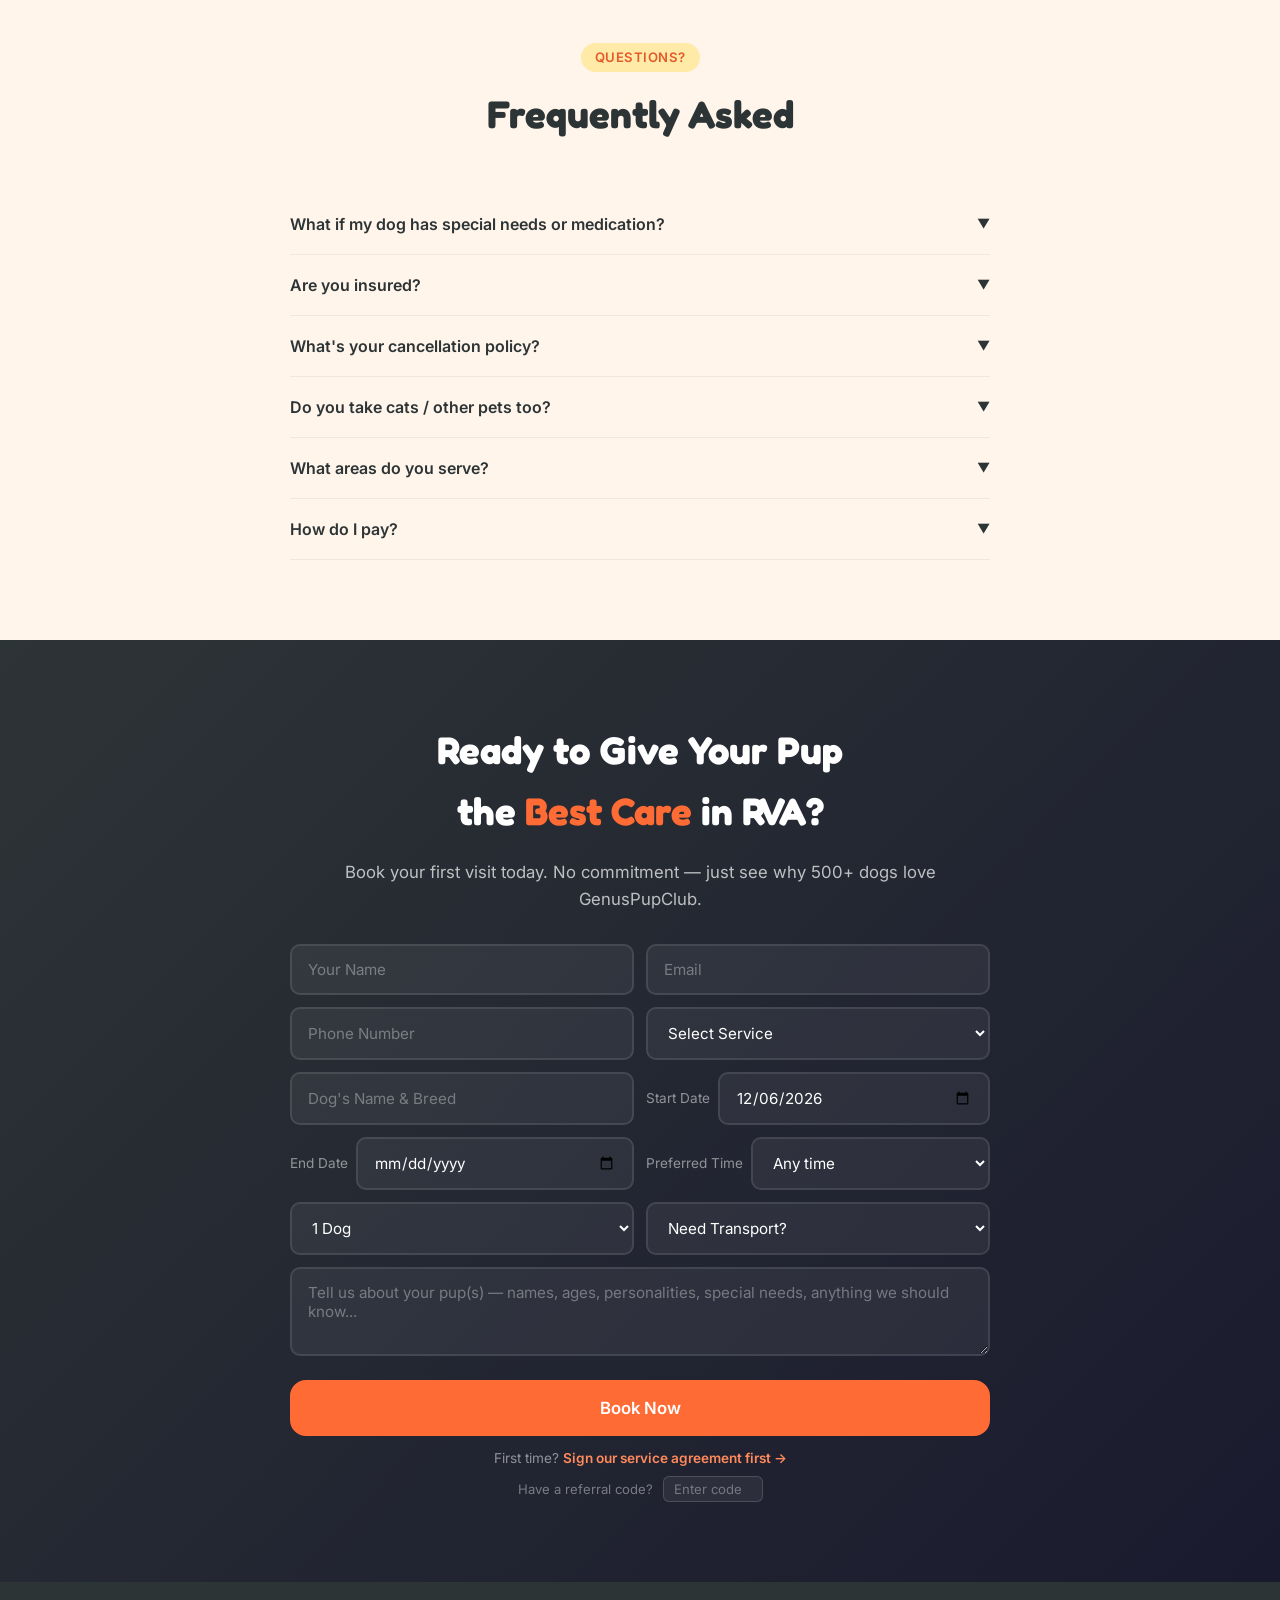
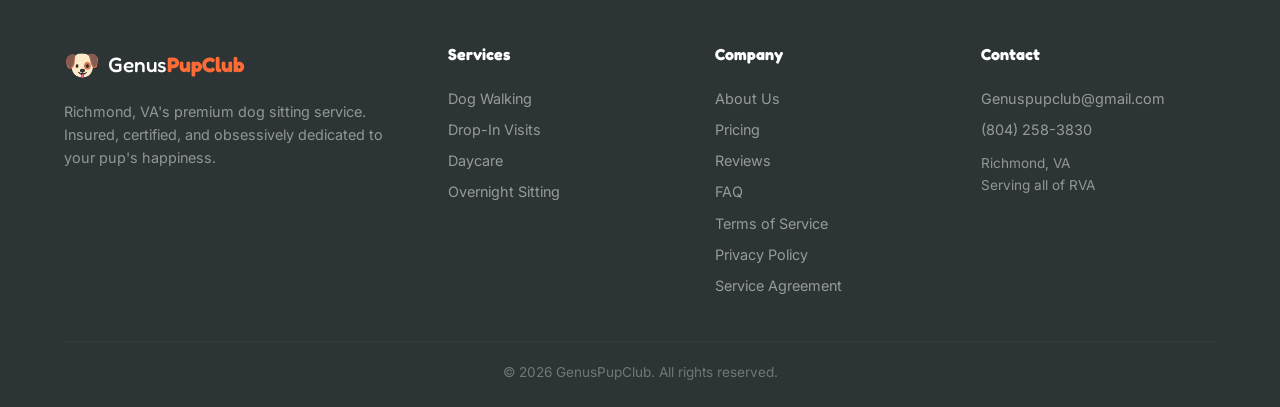
==== commit 1f003b84: "feat: floating feedback widget + AI export upgrade + category prompts Floating Feedback Widget (feed" ====
--- a/index.html
+++ b/index.html
@@ -424,6 +424,7 @@
     <script src="db.js"></script>
     <script src="notifications.js" defer></script>
     <script src="app.js" defer></script>
+    <script src="feedback-widget.js" defer></script>
     <script>
     // Admin Lab Config — apply site-wide settings
     document.addEventListener('DOMContentLoaded', () => {
